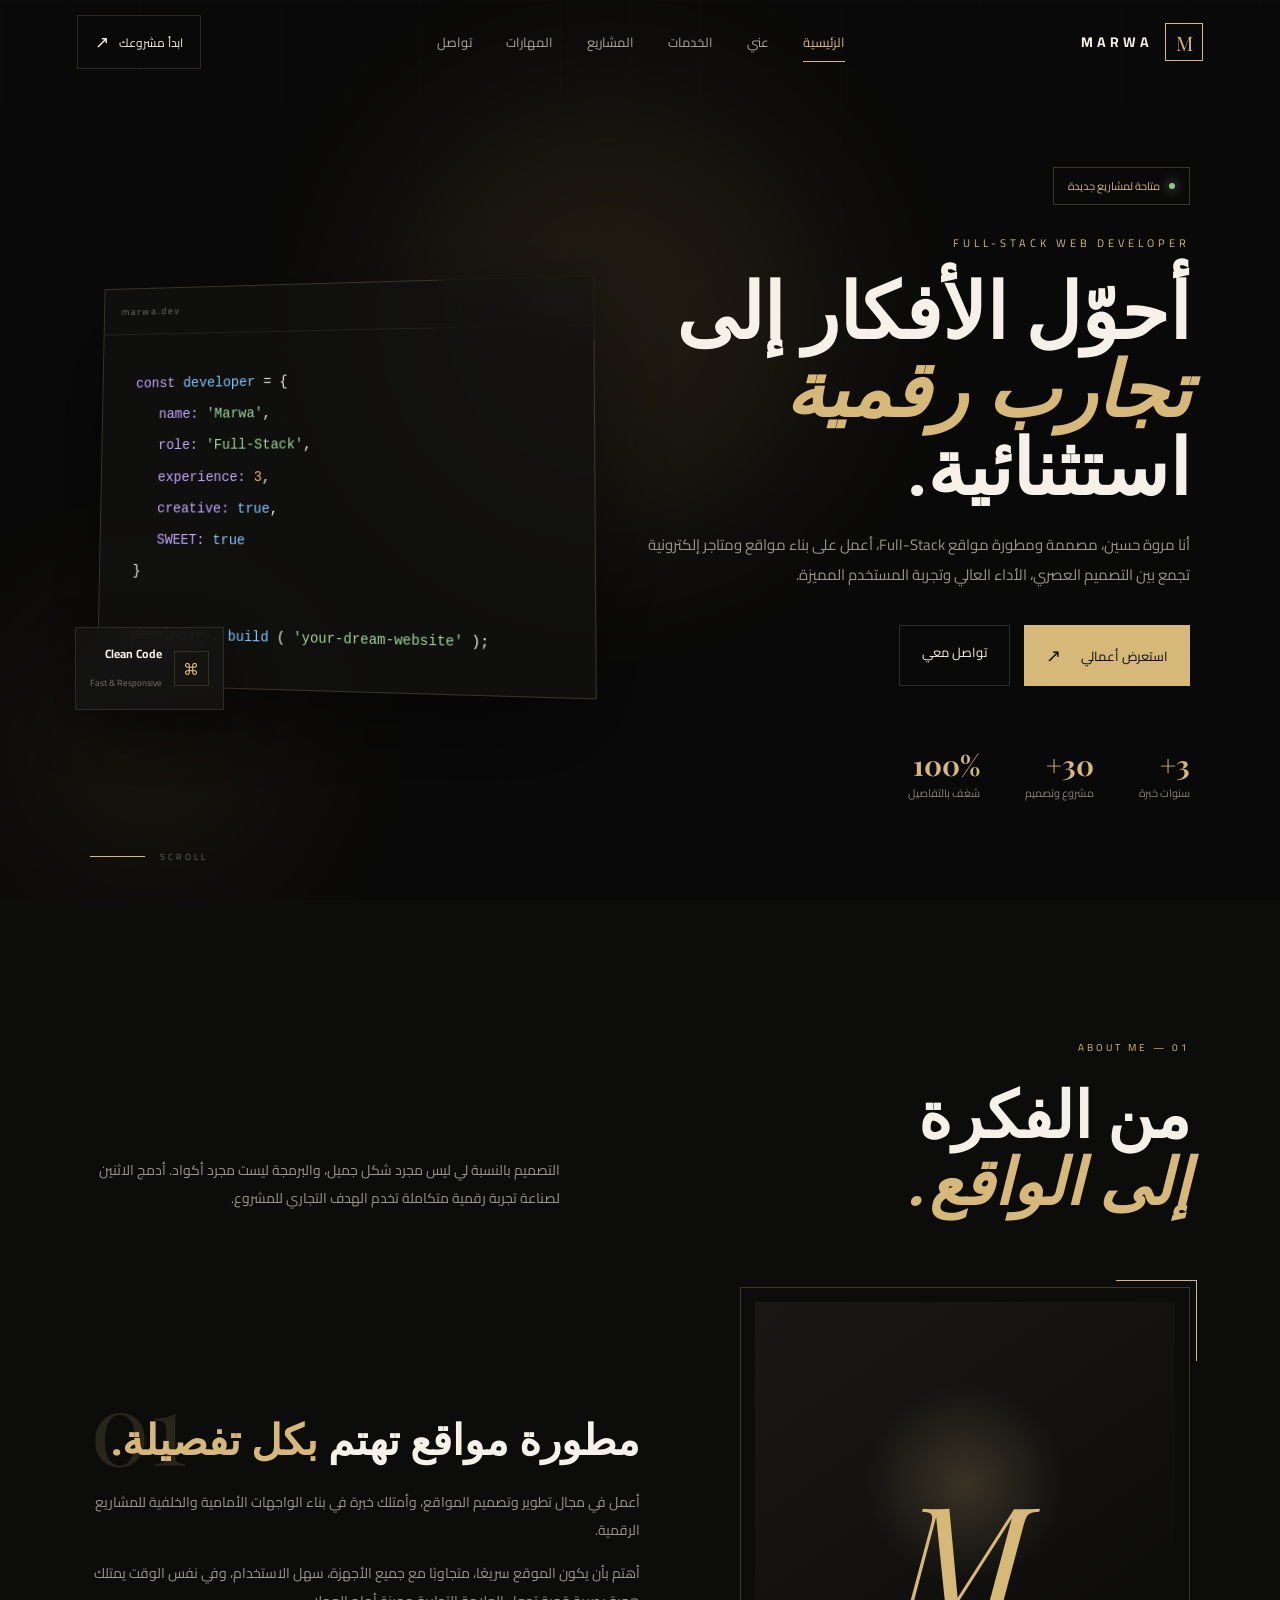
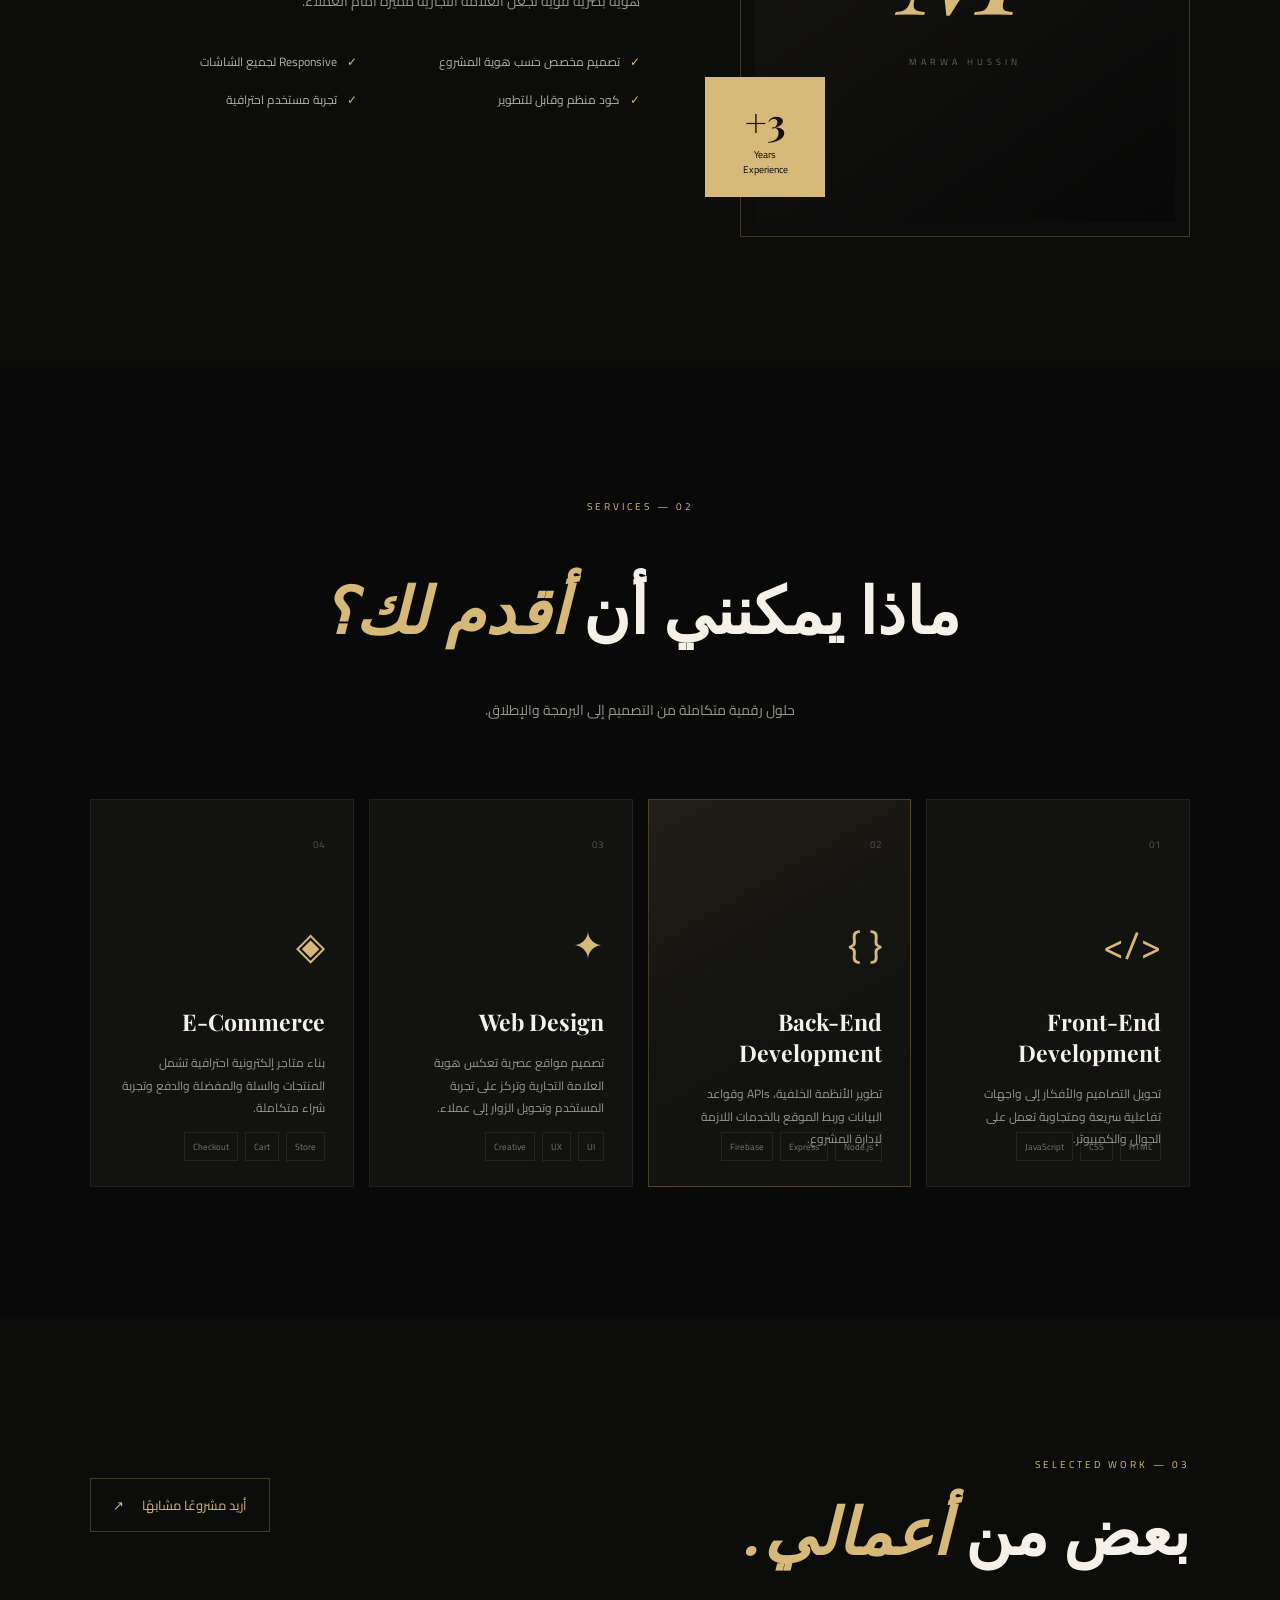
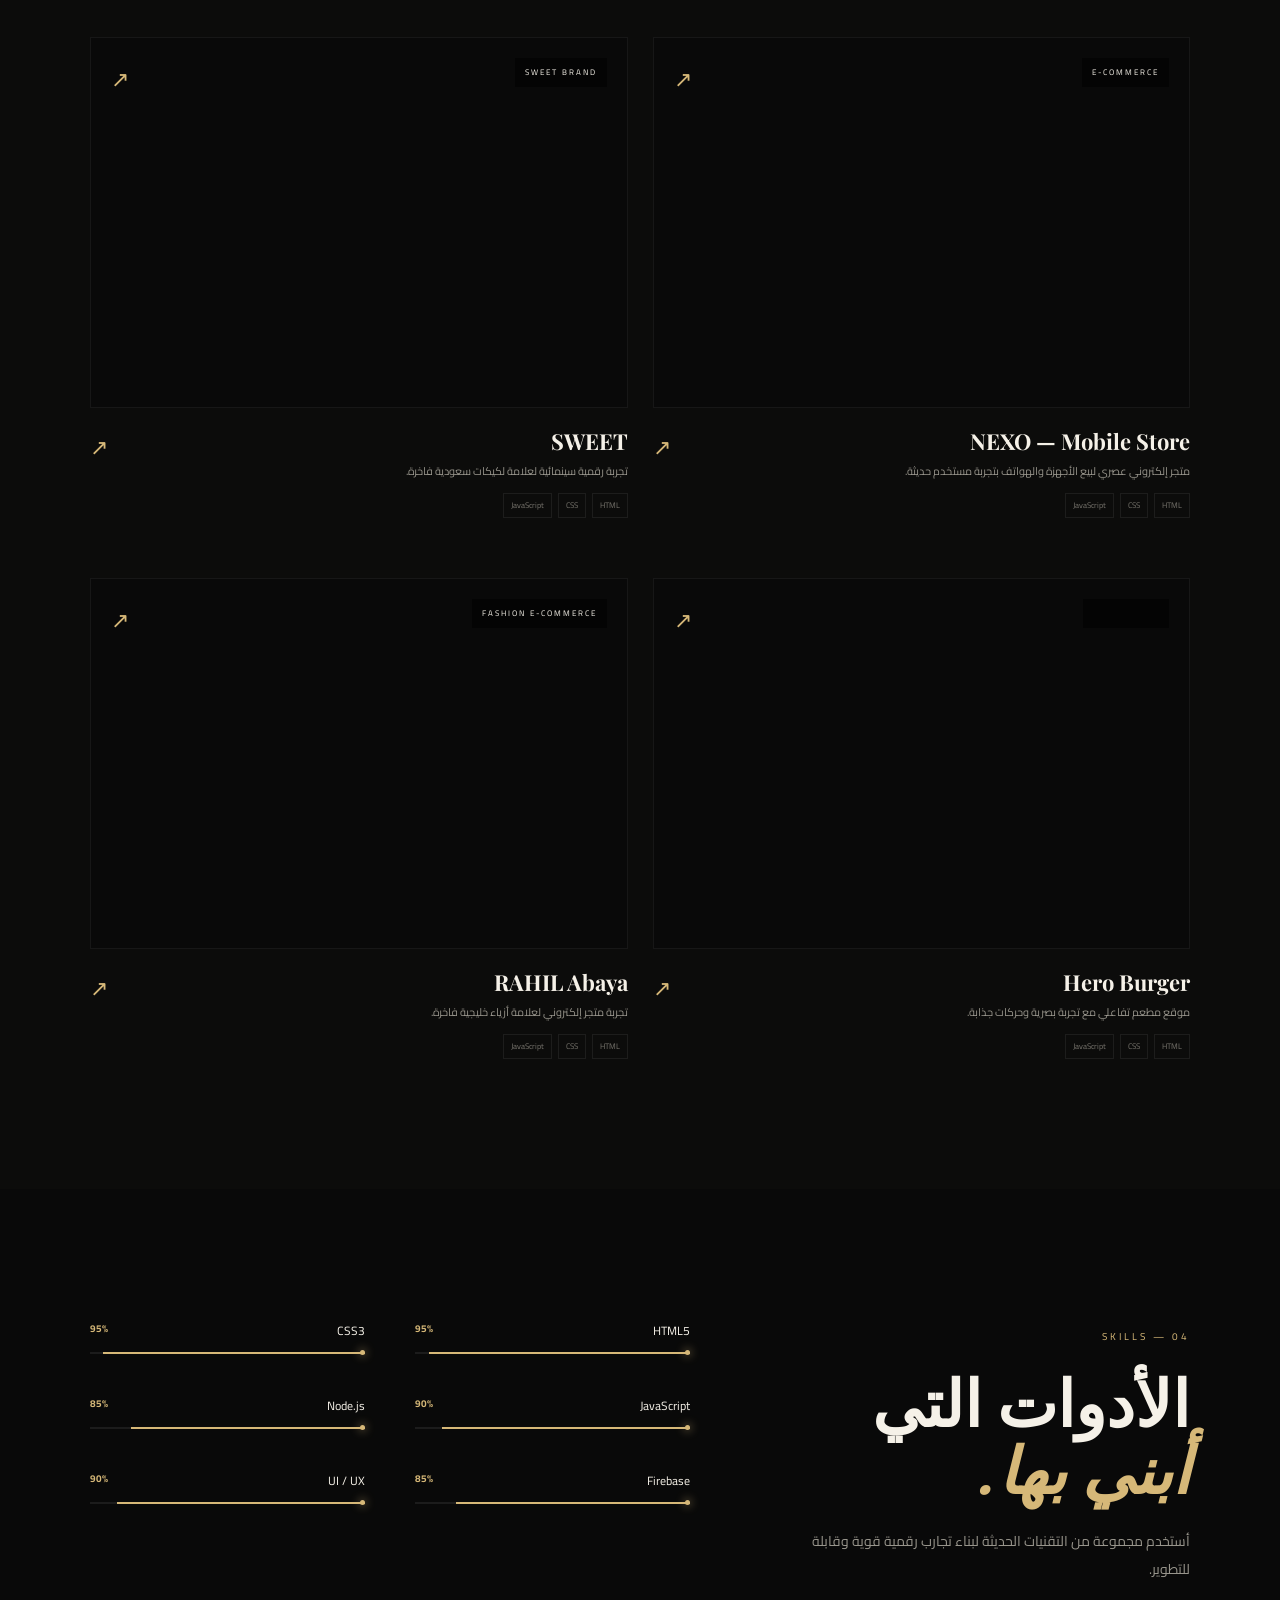
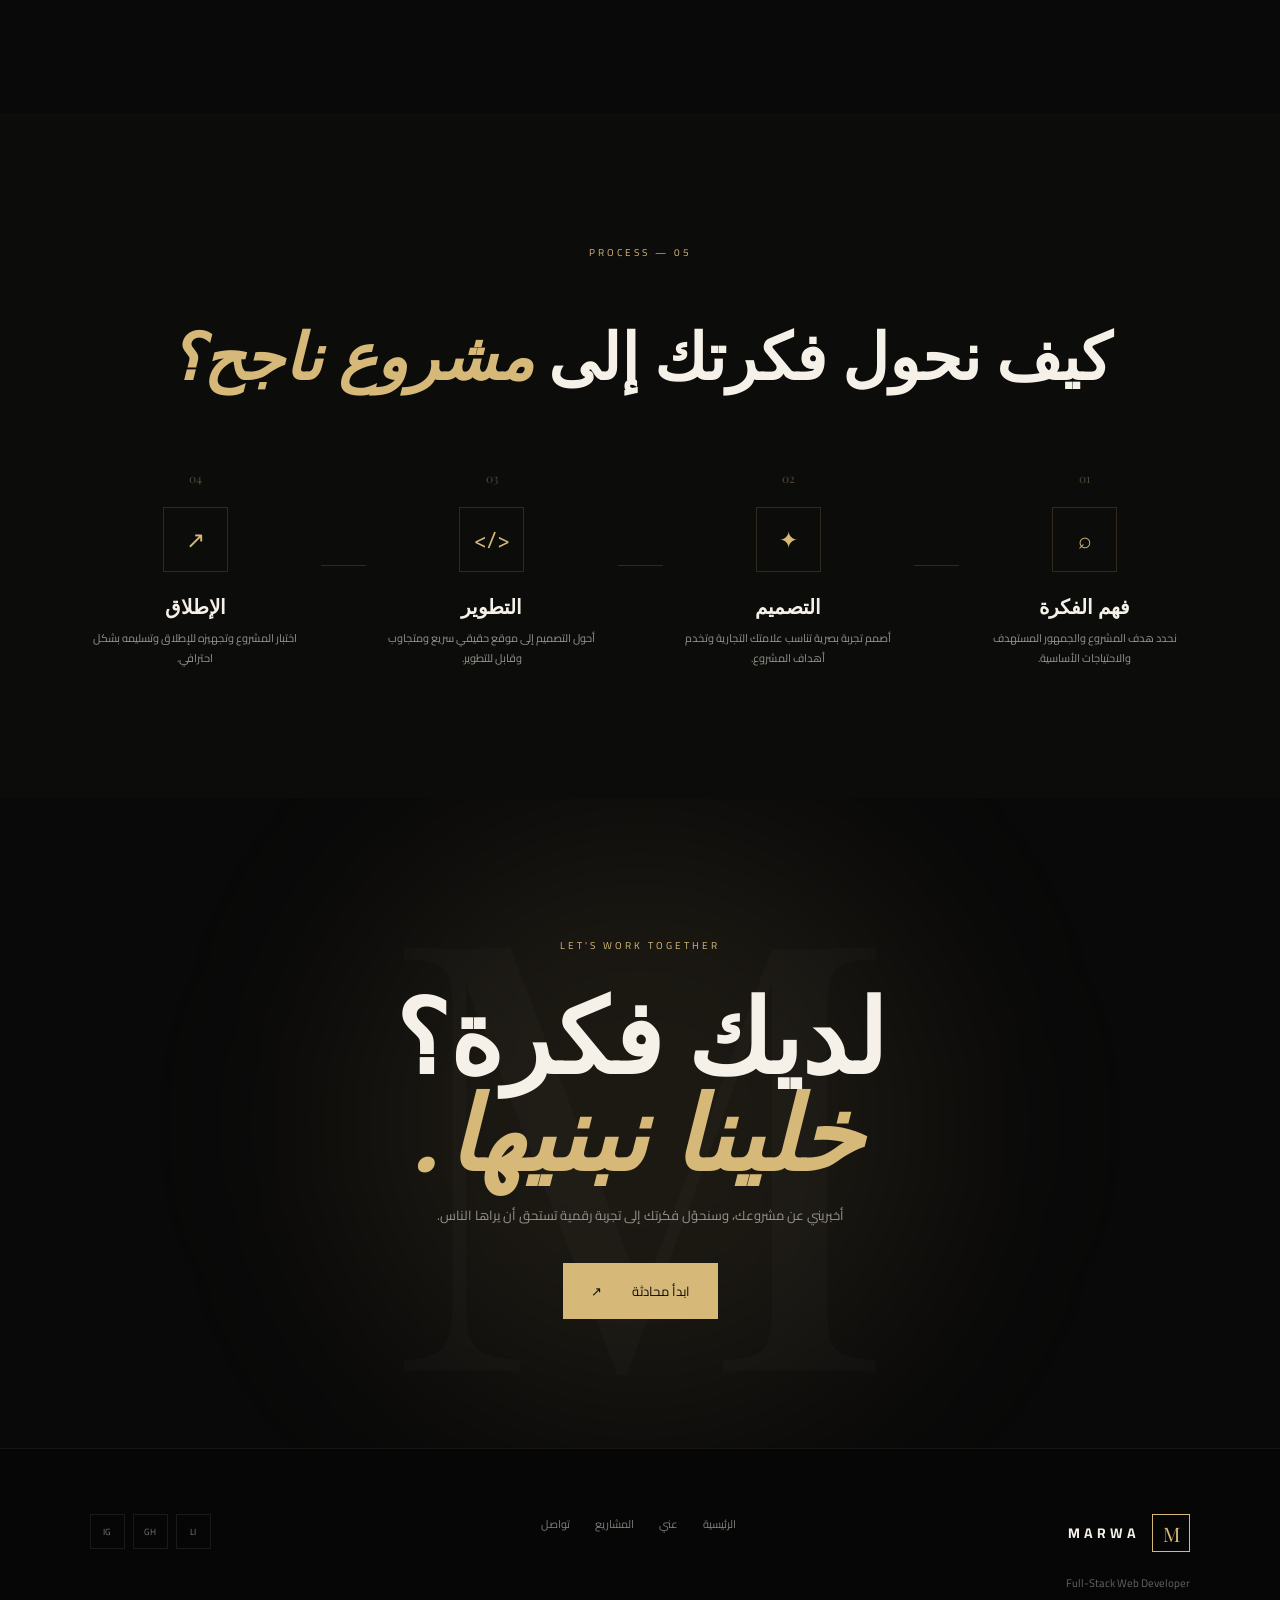
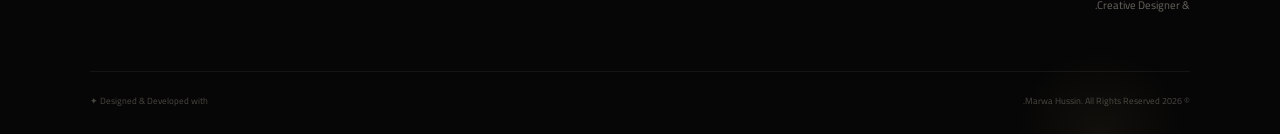
==== index.html @ 30122d0f "Add files via upload" ====
<!DOCTYPE html>
<html lang="ar" dir="rtl">
<head>
    <meta charset="UTF-8">
    <meta name="viewport" content="width=device-width, initial-scale=1.0">

    <title>Marwa Hussin | Full-Stack Web Developer</title>
    <meta name="description" content="Marwa Hussin - Full-Stack Web Developer & Front-End Designer. تصميم وتطوير مواقع ومتاجر إلكترونية عصرية واحترافية.">
    <meta name="author" content="Marwa Hussin">

    <link rel="preconnect" href="https://fonts.googleapis.com">
    <link rel="preconnect" href="https://fonts.gstatic.com" crossorigin>
    <link href="https://fonts.googleapis.com/css2?family=Cairo:wght@300;400;500;600;700;800&family=Playfair+Display:wght@500;600;700&display=swap" rel="stylesheet">

    <link rel="stylesheet" href="style.css">
</head>

<body>

    <!-- =========================
         PRELOADER
   
    <div class="loader" id="loader">
        <div class="loader-logo">M</div>
        <div class="loader-line">
            <span></span>
        </div>
    </div>
 ========================== -->

    <!-- =========================
         NAVBAR
    ========================== -->
    <header class="navbar" id="navbar">

        <a href="#home" class="logo">
            <span class="logo-mark">M</span>
            <span class="logo-text">MARWA</span>
        </a>

        <nav class="nav-links">
            <a href="#home" class="active">الرئيسية</a>
            <a href="#about">عني</a>
            <a href="#services">الخدمات</a>
            <a href="#projects">المشاريع</a>
            <a href="#skills">المهارات</a>
            <a href="#contact">تواصل</a>
        </nav>

        <a href="#contact" class="nav-contact">
            ابدأ مشروعك
            <span>↗</span>
        </a>

        <button class="menu-btn" id="menuBtn" aria-label="فتح القائمة">
            <span></span>
            <span></span>
            <span></span>
        </button>

    </header>


    <!-- MOBILE MENU -->
    <div class="mobile-menu" id="mobileMenu">

        <button class="mobile-close" id="mobileClose">×</button>

        <a href="#home">الرئيسية</a>
        <a href="#about">عني</a>
        <a href="#services">الخدمات</a>
        <a href="#projects">المشاريع</a>
        <a href="#skills">المهارات</a>
        <a href="#contact">تواصل</a>

    </div>


    <main>

        <!-- =========================
             HERO
        ========================== -->
        <section class="hero" id="home">

            <div class="hero-grid"></div>

            <div class="hero-orb orb-one"></div>
            <div class="hero-orb orb-two"></div>

            <div class="hero-content">

                <div class="hero-tag">
                    <span class="status-dot"></span>
                    متاحة لمشاريع جديدة
                </div>

                <p class="hero-small">
                    FULL-STACK WEB DEVELOPER
                </p>

                <h1>
                    أحوّل الأفكار إلى
                    <span class="gold-text">تجارب رقمية</span>
                    استثنائية.
                </h1>

                <p class="hero-description">
                    أنا مروة حسين، مصممة ومطورة مواقع Full-Stack،
                    أعمل على بناء مواقع ومتاجر إلكترونية تجمع بين
                    التصميم العصري، الأداء العالي وتجربة المستخدم المميزة.
                </p>

                <div class="hero-actions">

                    <a href="#projects" class="primary-btn">
                        <span>استعرض أعمالي</span>
                        <span class="arrow">↗</span>
                    </a>

                    <a href="#contact" class="secondary-btn">
                        تواصل معي
                    </a>

                </div>

                <div class="hero-stats">

                    <div class="stat">
                        <strong>3+</strong>
                        <span>سنوات خبرة</span>
                    </div>

                    <div class="stat">
                        <strong>30+</strong>
                        <span>مشروع وتصميم</span>
                    </div>

                    <div class="stat">
                        <strong>100%</strong>
                        <span>شغف بالتفاصيل</span>
                    </div>

                </div>

            </div>


            <!-- CODE VISUAL -->
            <div class="hero-visual">

                <div class="code-window">

                    <div class="window-header">
                        <div class="window-dots">
                            <span></span>
                            <span></span>
                            <span></span>
                        </div>

                        <div class="window-title">
                            marwa.dev
                        </div>
                    </div>

                    <div class="code-content">

                        <div>
                            <span class="code-purple">const</span>
                            <span class="code-blue">developer</span>
                            <span>=</span>
                            <span>{</span>
                        </div>

                        <div class="indent">
                            <span class="code-purple">name:</span>
                            <span class="code-green">'Marwa'</span>,
                        </div>

                        <div class="indent">
                            <span class="code-purple">role:</span>
                            <span class="code-green">'Full-Stack'</span>,
                        </div>

                        <div class="indent">
                            <span class="code-purple">experience:</span>
                            <span class="code-orange">3</span>,
                        </div>

                        <div class="indent">
                            <span class="code-purple">creative:</span>
                            <span class="code-blue">true</span>,
                        </div>

                        <div class="indent">
                            <span class="code-purple">SWEET:</span>
                            <span class="code-blue">true</span>
                        </div>

                        <div>
                            <span>}</span>
                        </div>

                        <br>

                        <div>
                            <span class="code-purple">developer</span>
                            <span>.</span>
                            <span class="code-blue">build</span>
                            <span>(</span>
                            <span class="code-green">'your-dream-website'</span>
                            <span>);</span>
                        </div>

                    </div>

                    <div class="code-cursor"></div>

                </div>

                <div class="floating-card card-top">
                    <span class="mini-icon">✦</span>
                    <div>
                        <strong>Creative</strong>
                        <small>Design & Development</small>
                    </div>
                </div>

                <div class="floating-card card-bottom">
                    <span class="mini-icon">⌘</span>
                    <div>
                        <strong>Clean Code</strong>
                        <small>Fast & Responsive</small>
                    </div>
                </div>

            </div>

            <div class="scroll-indicator">
                <span>SCROLL</span>
                <div class="scroll-line"></div>
            </div>

        </section>


        <!-- =========================
             ABOUT
        ========================== -->
        <section class="section about" id="about">

            <div class="section-heading">

                <div>
                    <span class="eyebrow">01 — ABOUT ME</span>
                    <h2>من الفكرة<br><span>إلى الواقع.</span></h2>
                </div>

                <p>
                    التصميم بالنسبة لي ليس مجرد شكل جميل،
                    والبرمجة ليست مجرد أكواد. أدمج الاثنين لصناعة
                    تجربة رقمية متكاملة تخدم الهدف التجاري للمشروع.
                </p>

            </div>

            <div class="about-grid">

                <div class="about-image">

                    <div class="image-frame">
                        <div class="image-placeholder">
                            <span>M</span>
                            <small>MARWA HUSSIN</small>
                        </div>
                    </div>

                    <div class="experience-badge">
                        <strong>3+</strong>
                        <span>Years<br>Experience</span>
                    </div>

                </div>

                <div class="about-text">

                    <span class="about-number">01</span>

                    <h3>
                        مطورة مواقع تهتم
                        <span>بكل تفصيلة.</span>
                    </h3>

                    <p>
                        أعمل في مجال تطوير وتصميم المواقع، وأمتلك خبرة
                        في بناء الواجهات الأمامية والخلفية للمشاريع الرقمية.
                    </p>

                    <p>
                        أهتم بأن يكون الموقع سريعًا، متجاوبًا مع جميع الأجهزة،
                        سهل الاستخدام، وفي نفس الوقت يمتلك هوية بصرية قوية
                        تجعل العلامة التجارية مميزة أمام العملاء.
                    </p>

                    <div class="about-list">

                        <div>
                            <span>✓</span>
                            تصميم مخصص حسب هوية المشروع
                        </div>

                        <div>
                            <span>✓</span>
                            Responsive لجميع الشاشات
                        </div>

                        <div>
                            <span>✓</span>
                            كود منظم وقابل للتطوير
                        </div>

                        <div>
                            <span>✓</span>
                            تجربة مستخدم احترافية
                        </div>

                    </div>

                </div>

            </div>

        </section>


        <!-- =========================
             SERVICES
        ========================== -->
        <section class="section services" id="services">

            <div class="section-heading center">

                <span class="eyebrow">02 — SERVICES</span>

                <h2>
                    ماذا يمكنني أن
                    <span>أقدم لك؟</span>
                </h2>

                <p>
                    حلول رقمية متكاملة من التصميم إلى البرمجة والإطلاق.
                </p>

            </div>

            <div class="services-grid">

                <article class="service-card">

                    <div class="service-number">01</div>
                    <div class="service-icon">&lt;/&gt;</div>

                    <h3>Front-End Development</h3>

                    <p>
                        تحويل التصاميم والأفكار إلى واجهات تفاعلية
                        سريعة ومتجاوبة تعمل على الجوال والكمبيوتر.
                    </p>

                    <div class="service-tags">
                        <span>HTML</span>
                        <span>CSS</span>
                        <span>JavaScript</span>
                    </div>

                </article>


                <article class="service-card featured">

                    <div class="service-number">02</div>
                    <div class="service-icon">{ }</div>

                    <h3>Back-End Development</h3>

                    <p>
                        تطوير الأنظمة الخلفية، APIs وقواعد البيانات
                        وربط الموقع بالخدمات اللازمة لإدارة المشروع.
                    </p>

                    <div class="service-tags">
                        <span>Node.js</span>
                        <span>Express</span>
                        <span>Firebase</span>
                    </div>

                </article>


                <article class="service-card">

                    <div class="service-number">03</div>
                    <div class="service-icon">✦</div>

                    <h3>Web Design</h3>

                    <p>
                        تصميم مواقع عصرية تعكس هوية العلامة التجارية
                        وتركز على تجربة المستخدم وتحويل الزوار إلى عملاء.
                    </p>

                    <div class="service-tags">
                        <span>UI</span>
                        <span>UX</span>
                        <span>Creative</span>
                    </div>

                </article>


                <article class="service-card">

                    <div class="service-number">04</div>
                    <div class="service-icon">◈</div>

                    <h3>E-Commerce</h3>

                    <p>
                        بناء متاجر إلكترونية احترافية تشمل المنتجات
                        والسلة والمفضلة والدفع وتجربة شراء متكاملة.
                    </p>

                    <div class="service-tags">
                        <span>Store</span>
                        <span>Cart</span>
                        <span>Checkout</span>
                    </div>

                </article>

            </div>

        </section>


        <!-- =========================
             PROJECTS
        ========================== -->
        <section class="section projects" id="projects">

            <div class="section-heading projects-heading">

                <div>
                    <span class="eyebrow">03 — SELECTED WORK</span>
                    <h2>
                        بعض من
                        <span>أعمالي.</span>
                    </h2>
                </div>

                <a href="#contact" class="outline-btn">
                    أريد مشروعًا مشابهًا
                    <span>↗</span>
                </a>

            </div>

<div class="projects-grid">

    <!-- =========================
         PROJECT 1 — NEXO
    ========================== -->
    <article class="project-card project-large">

        <div class="project-image project-one">

            <video
                class="project-video"
                  autoplay
    muted
    loop
    playsinline
    webkit-playsinline
    preload="auto"
            >
                <source src="https://res.cloudinary.com/jc28wib9/video/upload/v1787762153/nexo_qcud5t.mp4" type="video/mp4">
                متصفحك لا يدعم تشغيل الفيديو.
            </video>

            <div class="project-overlay">

                <span class="project-category">
                    E-COMMERCE
                </span>
<a
    href="project.html?project=nexo"
    class="project-arrow "
>
    ↗
</a>

            </div>

        </div>

        <div class="project-info">

            <div>

                <h3>
                    NEXO — Mobile Store
                </h3>

                <p>
                    متجر إلكتروني عصري لبيع الأجهزة والهواتف
                    بتجربة مستخدم حديثة.
                </p>

                <div class="project-tech">
                    <span>HTML</span>
                    <span>CSS</span>
                    <span>JavaScript</span>
                </div>

            </div>

        <a
    href="project.html?project=nexo"
    class="project-arrow "
>
    ↗
</a>

        </div>

    </article>


    <!-- =========================
         PROJECT 2 — ROQAN
    ========================== -->
    <article class="project-card">

        <div class="project-image project-two">

            <video
                class="project-video"
                    autoplay
    muted
    loop
    playsinline
    webkit-playsinline
    preload="auto"
            >
                <source src="https://res.cloudinary.com/jc28wib9/video/upload/v1787762155/roqan_vycy0r.mp4" type="video/mp4">
                متصفحك لا يدعم تشغيل الفيديو.
            </video>

            <div class="project-overlay">

                <span class="project-category">
                    SWEET BRAND
                </span>

 <a
    href="project.html?project=roqan"
    class="project-arrow "
>
    ↗
</a>
            </div>

        </div>

        <div class="project-info">

            <div>

                <h3>
                   SWEET
                </h3>

                <p>
                    تجربة رقمية سينمائية لعلامة لكيكات سعودية فاخرة.
                </p>

                <div class="project-tech">
                    <span>HTML</span>
                    <span>CSS</span>
                    <span>JavaScript</span>
                </div>

            </div>

          <a
    href="project.html?project=roqan"
    class="project-arrow "
>
    ↗
</a>

        </div>

    </article>


    <!-- =========================
         PROJECT 3 — HERO BURGER
    ========================== -->
    <article class="project-card">

        <div class="project-image project-three">

            <video
                class="project-video"
                 autoplay
    muted
    loop
    playsinline
    webkit-playsinline
    preload="auto"
            >
                <source src="https://res.cloudinary.com/jc28wib9/video/upload/v1787762150/burger_txskf0.mp4" type="video/mp4">
                متصفحك لا يدعم تشغيل الفيديو.
            </video>

            <div class="project-overlay">

                <span class="project-category">
                    RESTAURANT
                </span>
<a
    href="project.html?project=burger"
    class="project-arrow "
>
    ↗
</a>
            </div>

        </div>

        <div class="project-info">

            <div>

                <h3>
                    Hero Burger
                </h3>

                <p>
                    موقع مطعم تفاعلي مع تجربة بصرية وحركات جذابة.
                </p>

                <div class="project-tech">
                    <span>HTML</span>
                    <span>CSS</span>
                    <span>JavaScript</span>
                </div>

            </div>

          <a
    href="project.html?project=burger"
    class="project-arrow "
>
    ↗
</a>

        </div>

    </article>


    <!-- =========================
         PROJECT 4 — LUXURY ABAYA
    ========================== -->
    <article class="project-card">

        <div class="project-image project-four">

            <video
                class="project-video"
              autoplay
    muted
    loop
    playsinline
    webkit-playsinline
    preload="auto"
            >
                <source src="https://res.cloudinary.com/jc28wib9/video/upload/v1787762411/abaya_vkzcuw.mp4" type="video/mp4">
                متصفحك لا يدعم تشغيل الفيديو.
            </video>

            <div class="project-overlay">

                <span class="project-category">
                    FASHION E-COMMERCE
                </span>

         <a
    href="project.html?project=abaya"
    class="project-arrow "
>
    ↗
</a>
            </div>

        </div>

        <div class="project-info">

            <div>

                <h3>
                    RAHIL Abaya
                </h3>

                <p>
                    تجربة متجر إلكتروني لعلامة أزياء خليجية فاخرة.
                </p>

                <div class="project-tech">
                    <span>HTML</span>
                    <span>CSS</span>
                    <span>JavaScript</span>
                </div>

            </div>

        <a
    href="project.html?project=abaya"
    class="project-arrow "
>
    ↗
</a>

        </div>

    </article>

</div>

        </section>


        <!-- =========================
             SKILLS
        ========================== -->
        <section class="section skills" id="skills">

            <div class="skills-intro">

                <span class="eyebrow">04 — SKILLS</span>

                <h2>
                    الأدوات التي
                    <span>أبني بها.</span>
                </h2>

                <p>
                    أستخدم مجموعة من التقنيات الحديثة لبناء تجارب
                    رقمية قوية وقابلة للتطوير.
                </p>

            </div>


            <div class="skills-container">

                <div class="skill-item">
                    <div class="skill-top">
                        <span>HTML5</span>
                        <strong>95%</strong>
                    </div>
                    <div class="skill-bar">
                        <span style="width:95%"></span>
                    </div>
                </div>


                <div class="skill-item">
                    <div class="skill-top">
                        <span>CSS3</span>
                        <strong>95%</strong>
                    </div>
                    <div class="skill-bar">
                        <span style="width:95%"></span>
                    </div>
                </div>


                <div class="skill-item">
                    <div class="skill-top">
                        <span>JavaScript</span>
                        <strong>90%</strong>
                    </div>
                    <div class="skill-bar">
                        <span style="width:90%"></span>
                    </div>
                </div>


                <div class="skill-item">
                    <div class="skill-top">
                        <span>Node.js</span>
                        <strong>85%</strong>
                    </div>
                    <div class="skill-bar">
                        <span style="width:85%"></span>
                    </div>
                </div>


                <div class="skill-item">
                    <div class="skill-top">
                        <span>Firebase</span>
                        <strong>85%</strong>
                    </div>
                    <div class="skill-bar">
                        <span style="width:85%"></span>
                    </div>
                </div>


                <div class="skill-item">
                    <div class="skill-top">
                        <span>UI / UX</span>
                        <strong>90%</strong>
                    </div>
                    <div class="skill-bar">
                        <span style="width:90%"></span>
                    </div>
                </div>

            </div>

        </section>


        <!-- =========================
             PROCESS
        ========================== -->
        <section class="section process">

            <div class="section-heading center">

                <span class="eyebrow">05 — PROCESS</span>

                <h2>
                    كيف نحول فكرتك إلى
                    <span>مشروع ناجح؟</span>
                </h2>

            </div>


            <div class="process-grid">

                <div class="process-item">

                    <span class="process-number">01</span>

                    <div class="process-icon">⌕</div>

                    <h3>فهم الفكرة</h3>

                    <p>
                        نحدد هدف المشروع والجمهور المستهدف
                        والاحتياجات الأساسية.
                    </p>

                </div>


                <div class="process-line"></div>


                <div class="process-item">

                    <span class="process-number">02</span>

                    <div class="process-icon">✦</div>

                    <h3>التصميم</h3>

                    <p>
                        أصمم تجربة بصرية تناسب علامتك التجارية
                        وتخدم أهداف المشروع.
                    </p>

                </div>


                <div class="process-line"></div>


                <div class="process-item">

                    <span class="process-number">03</span>

                    <div class="process-icon">&lt;/&gt;</div>

                    <h3>التطوير</h3>

                    <p>
                        أحول التصميم إلى موقع حقيقي سريع ومتجاوب
                        وقابل للتطوير.
                    </p>

                </div>


                <div class="process-line"></div>


                <div class="process-item">

                    <span class="process-number">04</span>

                    <div class="process-icon">↗</div>

                    <h3>الإطلاق</h3>

                    <p>
                        اختبار المشروع وتجهيزه للإطلاق
                        وتسليمه بشكل احترافي.
                    </p>

                </div>

            </div>

        </section>


        <!-- =========================
             CTA
        ========================== -->
        <section class="cta" id="contact">

            <div class="cta-glow"></div>

            <div class="cta-content">

                <span class="eyebrow">LET'S WORK TOGETHER</span>

                <h2>
                    لديك فكرة؟
                    <br>
                    <span>خلينا نبنيها.</span>
                </h2>

                <p>
                    أخبريني عن مشروعك، وسنحوّل فكرتك إلى
                    تجربة رقمية تستحق أن يراها الناس.
                </p>

                <a href="mailto:marwa.h1k2@gmail.com" class="cta-button">
                    <span>ابدأ محادثة</span>
                    <span>↗</span>
                </a>

            </div>

            <div class="cta-decoration">
                M
            </div>

        </section>

    </main>


    <!-- =========================
         FOOTER
    ========================== -->
    <footer>

        <div class="footer-top">

            <div class="footer-brand">

                <a href="#home" class="logo">
                    <span class="logo-mark">M</span>
                    <span class="logo-text">MARWA</span>
                </a>

                <p>
                    Full-Stack Web Developer<br>
                    & Creative Designer.
                </p>

            </div>


            <div class="footer-links">

                <a href="#home">الرئيسية</a>
                <a href="#about">عني</a>
                <a href="#projects">المشاريع</a>
                <a href="#contact">تواصل</a>

            </div>


            <div class="footer-social">

                <a href="#" aria-label="LinkedIn">LI</a>
                <a href="#" aria-label="GitHub">GH</a>
                <a href="#" aria-label="Instagram">IG</a>

            </div>

        </div>


        <div class="footer-bottom">

            <span>
                © 2026 Marwa Hussin. All Rights Reserved.
            </span>

            <span>
                Designed & Developed with ✦
            </span>

        </div>

    </footer>


    <script src="script.js"></script>

</body>
</html>
---- style.css ----
/* =========================================
   RESET
========================================= */

* {
    margin: 0;
    padding: 0;
    box-sizing: border-box;
}
html {
    width: 100%;
    max-width: 100%;
    min-width: 100%;
    overflow-x: hidden;
    scroll-behavior: smooth;
}

body {
    width: 100%;
    max-width: 100%;
    min-width: 100%;
    margin: 0;
    padding: 0;

    background: #090909;
    color: #f5f1e8;
    font-family: "Cairo", sans-serif;

    overflow-x: hidden;
    position: relative;
}

main {
    width: 100%;
    max-width: 100%;
    min-width: 0;

    overflow-x: clip;
    position: relative;
}
a {
    text-decoration: none;
    color: inherit;
}

button {
    font-family: inherit;
}

::selection {
    background: #d6b878;
    color: #080808;
}


/* =========================================
   VARIABLES
========================================= */

:root {
    --bg: #090909;
    --bg-light: #11110f;
    --card: #121210;
    --gold: #d6b878;
    --gold-light: #ead39b;
    --white: #f5f1e8;
    --muted: #98958c;
    --border: rgba(214, 184, 120, 0.18);
}


/* =========================================
   LOADER
========================================= */

.loader {
    position: fixed;
    inset: 0;
    background: #090909;
    z-index: 9999;
    display: flex;
    align-items: center;
    justify-content: center;
    flex-direction: column;
    gap: 25px;
    transition: 0.8s ease;
}

.loader.hide {
    opacity: 0;
    visibility: hidden;
}

.loader-logo {
    font-family: "Playfair Display", serif;
    font-size: 80px;
    color: var(--gold);
}

.loader-line {
    width: 180px;
    height: 1px;
    background: rgba(255,255,255,0.1);
    overflow: hidden;
}

.loader-line span {
    display: block;
    height: 100%;
    width: 0;
    background: var(--gold);
    animation: loader 1.5s forwards;
}

@keyframes loader {
    to {
        width: 100%;
    }
}


/* =========================================
   NAVBAR
========================================= */

.navbar {
    position: fixed;
    top: 0;
    right: 0;
    left: 0;
    height: 85px;
    padding: 0 6%;
    display: flex;
    align-items: center;
    justify-content: space-between;
    z-index: 1000;
    border-bottom: 1px solid transparent;
    transition: 0.4s ease;
}

.navbar.scrolled {
    background: rgba(9,9,9,0.88);
    backdrop-filter: blur(20px);
    border-color: rgba(255,255,255,0.07);
}

.logo {
    display: flex;
    align-items: center;
    gap: 12px;
}

.logo-mark {
    width: 38px;
    height: 38px;
    border: 1px solid var(--gold);
    display: grid;
    place-items: center;
    color: var(--gold);
    font-family: "Playfair Display", serif;
    font-size: 20px;
}

.logo-text {
    font-size: 14px;
    letter-spacing: 4px;
    font-weight: 700;
}

.nav-links {
    display: flex;
    gap: 34px;
    align-items: center;
}

.nav-links a {
    color: #aaa79f;
    font-size: 13px;
    transition: 0.3s;
    position: relative;
}

.nav-links a::after {
    content: "";
    position: absolute;
    right: 0;
    bottom: -8px;
    width: 0;
    height: 1px;
    background: var(--gold);
    transition: 0.3s;
}

.nav-links a:hover,
.nav-links a.active {
    color: var(--gold);
}

.nav-links a:hover::after,
.nav-links a.active::after {
    width: 100%;
}

.nav-contact {
    border: 1px solid var(--border);
    padding: 10px 17px;
    font-size: 12px;
    display: flex;
    align-items: center;
    gap: 10px;
    transition: 0.3s;
}

.nav-contact:hover {
    background: var(--gold);
    color: #111;
}

.nav-contact span {
    font-size: 17px;
}

.menu-btn {
    display: none;
    border: 0;
    background: none;
    width: 35px;
    cursor: pointer;
}

.menu-btn span {
    display: block;
    height: 1px;
    background: white;
    margin: 7px 0;
}


/* =========================================
   MOBILE MENU
========================================= */

.mobile-menu {
    position: fixed;
    inset: 0;
    background: #090909;
    z-index: 2000;
    display: flex;
    flex-direction: column;
    justify-content: center;
    align-items: center;
    gap: 30px;
    transform: translateX(100%);
    transition: 0.5s ease;
}

.mobile-menu.open {
    transform: translateX(0);
}

.mobile-menu a {
    font-size: 22px;
}

.mobile-menu a:hover {
    color: var(--gold);
}

.mobile-close {
    position: absolute;
    top: 25px;
    left: 25px;
    background: none;
    border: 0;
    color: white;
    font-size: 40px;
}


/* =========================================
   HERO
========================================= */

.hero {
    min-height: 100vh;
    padding: 150px 7% 80px;
    display: grid;
    grid-template-columns: 1.05fr 0.95fr;
    align-items: center;
    gap: 50px;
    position: relative;
    overflow: hidden;
}

.hero-grid {
    position: absolute;
    inset: 0;
    opacity: 0.18;
    background-image:
        linear-gradient(rgba(255,255,255,0.05) 1px, transparent 1px),
        linear-gradient(90deg, rgba(255,255,255,0.05) 1px, transparent 1px);
    background-size: 70px 70px;
    mask-image: linear-gradient(to bottom, black, transparent);
}

.hero-orb {
    position: absolute;
    border-radius: 50%;
    filter: blur(90px);
    opacity: 0.12;
}

.orb-one {
    width: 450px;
    height: 450px;
    background: #b9944c;
    top: 10%;
    right: 35%;
}

.orb-two {
    width: 300px;
    height: 300px;
    background: #8a6a32;
    bottom: 0;
    left: 0;
}

.hero-content {
    position: relative;
    z-index: 2;
}

.hero-tag {
    width: fit-content;
    border: 1px solid rgba(214,184,120,0.25);
    padding: 8px 14px;
    font-size: 11px;
    color: var(--gold);
    display: flex;
    align-items: center;
    gap: 9px;
    margin-bottom: 28px;
}

.status-dot {
    width: 6px;
    height: 6px;
    background: #91c788;
    border-radius: 50%;
    box-shadow: 0 0 12px #91c788;
}

.hero-small {
    color: var(--gold);
    letter-spacing: 4px;
    font-size: 11px;
    margin-bottom: 15px;
}

.hero h1 {
    font-family: "Playfair Display", serif;
    font-size: clamp(50px, 6vw, 92px);
    line-height: 1.02;
    font-weight: 600;
    max-width: 850px;
}

.gold-text,
.hero h1 .gold-text {
    color: var(--gold);
    font-style: italic;
}

.hero-description {
    color: var(--muted);
    max-width: 600px;
    line-height: 2;
    font-size: 15px;
    margin-top: 28px;
}

.hero-actions {
    display: flex;
    gap: 14px;
    margin-top: 35px;
}

.primary-btn,
.secondary-btn,
.outline-btn {
    padding: 14px 22px;
    font-size: 13px;
    transition: 0.3s;
}

.primary-btn {
    background: var(--gold);
    color: #0c0c0c;
    display: flex;
    gap: 20px;
    align-items: center;
}

.primary-btn:hover {
    background: var(--gold-light);
    transform: translateY(-3px);
}

.primary-btn .arrow {
    font-size: 18px;
}

.secondary-btn {
    border: 1px solid rgba(255,255,255,0.15);
}

.secondary-btn:hover {
    border-color: var(--gold);
    color: var(--gold);
}

.hero-stats {
    display: flex;
    gap: 45px;
    margin-top: 60px;
}

.stat {
    display: flex;
    flex-direction: column;
}

.stat strong {
    font-family: "Playfair Display", serif;
    color: var(--gold);
    font-size: 28px;
}

.stat span {
    color: #85827a;
    font-size: 11px;
}


/* =========================================
   HERO VISUAL
========================================= */

.hero-visual {
    position: relative;
    height: 570px;
    display: flex;
    align-items: center;
    justify-content: center;
}

.code-window {
    width: min(500px, 100%);
    min-height: 370px;
    background: rgba(17,17,15,0.8);
    border: 1px solid rgba(214,184,120,0.22);
    box-shadow: 0 40px 100px rgba(0,0,0,0.5);
    transform: perspective(1000px) rotateY(-8deg) rotateX(3deg);
    position: relative;
    overflow: hidden;
}

.window-header {
    height: 48px;
    border-bottom: 1px solid rgba(255,255,255,0.07);
    display: flex;
    align-items: center;
    justify-content: space-between;
    padding: 0 18px;
}

.window-dots {
    display: flex;
    gap: 6px;
}

.window-dots span {
    width: 7px;
    height: 7px;
    border-radius: 50%;
    background: #4e4c46;
}

.window-title {
    font-size: 10px;
    color: #6f6c65;
    letter-spacing: 2px;
}

.code-content {
    padding: 35px;
    direction: ltr;
    text-align: left;
    font-family: monospace;
    font-size: 14px;
    line-height: 2.3;
}

.indent {
    padding-left: 25px;
}

.code-purple {
    color: #c5a8ff;
}

.code-blue {
    color: #82c8ff;
}

.code-green {
    color: #9fd69b;
}

.code-orange {
    color: #e6b27a;
}

.code-cursor {
    position: absolute;
    width: 1px;
    height: 17px;
    background: var(--gold);
    left: 35px;
    bottom: 34px;
    animation: blink 1s infinite;
}

@keyframes blink {
    50% {
        opacity: 0;
    }
}

.floating-card {
    position: absolute;
    background: rgba(20,20,18,0.85);
    backdrop-filter: blur(15px);
    border: 1px solid rgba(255,255,255,0.1);
    padding: 14px;
    display: flex;
    align-items: center;
    gap: 12px;
    box-shadow: 0 20px 50px rgba(0,0,0,0.4);
}

.floating-card strong {
    display: block;
    font-size: 12px;
}

.floating-card small {
    color: #77746d;
    font-size: 9px;
}

.mini-icon {
    width: 35px;
    height: 35px;
    display: grid;
    place-items: center;
    border: 1px solid var(--border);
    color: var(--gold);
}

.card-top {
    top: 60px;
    right: -15px;
}

.card-bottom {
    bottom: 60px;
    left: -15px;
}

.scroll-indicator {
    position: absolute;
    bottom: 35px;
    left: 7%;
    display: flex;
    align-items: center;
    gap: 15px;
    color: #65635e;
    font-size: 9px;
    letter-spacing: 3px;
}

.scroll-line {
    width: 55px;
    height: 1px;
    background: var(--gold);
}


/* =========================================
   SECTIONS
========================================= */

.section {
    padding: 130px 7%;
    position: relative;
}

.section-heading {
    display: flex;
    justify-content: space-between;
    align-items: end;
    gap: 40px;
    margin-bottom: 75px;
}

.eyebrow {
    color: var(--gold);
    font-size: 10px;
    letter-spacing: 3px;
}

.section-heading h2,
.skills-intro h2 {
    font-family: "Playfair Display", serif;
    font-size: clamp(40px, 5vw, 70px);
    line-height: 1.05;
    margin-top: 18px;
}

.section-heading h2 span,
.skills-intro h2 span {
    color: var(--gold);
    font-style: italic;
}

.section-heading > p {
    max-width: 470px;
    color: var(--muted);
    line-height: 2;
    font-size: 14px;
}


/* =========================================
   ABOUT
========================================= */

.about {
    background: #0c0c0b;
}

.about-grid {
    display: grid;
    grid-template-columns: 0.9fr 1.1fr;
    gap: 100px;
    align-items: center;
}

.about-image {
    position: relative;
}

.image-frame {
    aspect-ratio: 0.82;
    max-width: 460px;
    border: 1px solid rgba(214,184,120,0.25);
    padding: 14px;
    position: relative;
}

.image-frame::before {
    content: "";
    position: absolute;
    width: 80px;
    height: 80px;
    border-top: 1px solid var(--gold);
    border-right: 1px solid var(--gold);
    top: -8px;
    right: -8px;
}

.image-placeholder {
    width: 100%;
    height: 100%;
    background:
        radial-gradient(circle at 50% 35%, rgba(214,184,120,0.2), transparent 25%),
        linear-gradient(145deg, #191815, #080808);
    display: flex;
    flex-direction: column;
    align-items: center;
    justify-content: center;
}

.image-placeholder span {
    font-family: "Playfair Display", serif;
    color: var(--gold);
    font-size: 150px;
    font-style: italic;
}

.image-placeholder small {
    color: #66635d;
    letter-spacing: 4px;
    font-size: 9px;
}

.experience-badge {
    position: absolute;
    left: -35px;
    bottom: 40px;
    width: 120px;
    height: 120px;
    background: var(--gold);
    color: #10100f;
    display: flex;
    flex-direction: column;
    justify-content: center;
    align-items: center;
}

.experience-badge strong {
    font-family: "Playfair Display", serif;
    font-size: 38px;
}

.experience-badge span {
    font-size: 10px;
    text-align: center;
    line-height: 1.5;
}

.about-text {
    position: relative;
}

.about-number {
    color: rgba(214,184,120,0.15);
    font-family: "Playfair Display", serif;
    font-size: 100px;
    position: absolute;
    top: -55px;
    left: 0;
}

.about-text h3 {
    font-family: "Playfair Display", serif;
    font-size: 42px;
    line-height: 1.2;
    margin-bottom: 25px;
}

.about-text h3 span {
    color: var(--gold);
}

.about-text p {
    color: var(--muted);
    line-height: 2;
    font-size: 14px;
    max-width: 650px;
    margin-bottom: 15px;
}

.about-list {
    display: grid;
    grid-template-columns: 1fr 1fr;
    gap: 15px;
    margin-top: 35px;
}

.about-list div {
    font-size: 12px;
    color: #b4b0a8;
}

.about-list span {
    color: var(--gold);
    margin-left: 7px;
}


/* =========================================
   SERVICES
========================================= */

.center {
    display: flex;
    flex-direction: column;
    align-items: center;
    text-align: center;
}

.center > p {
    margin-top: 15px;
}

.services-grid {
    display: grid;
    grid-template-columns: repeat(4, 1fr);
    gap: 15px;
}

.service-card {
    background: var(--card);
    border: 1px solid rgba(255,255,255,0.06);
    padding: 35px 28px;
    min-height: 360px;
    position: relative;
    transition: 0.4s;
}

.service-card:hover {
    transform: translateY(-10px);
    border-color: var(--border);
}

.service-card.featured {
    border-color: rgba(214,184,120,0.25);
    background:
        linear-gradient(150deg, rgba(214,184,120,0.08), transparent 60%),
        var(--card);
}

.service-number {
    color: #54514a;
    font-size: 10px;
}

.service-icon {
    color: var(--gold);
    font-size: 38px;
    margin: 55px 0 25px;
}

.service-card h3 {
    font-family: "Playfair Display", serif;
    font-size: 23px;
    margin-bottom: 15px;
}

.service-card p {
    color: var(--muted);
    font-size: 12px;
    line-height: 1.9;
}

.service-tags {
    position: absolute;
    bottom: 25px;
    display: flex;
    gap: 7px;
    flex-wrap: wrap;
}

.service-tags span {
    color: #77746d;
    font-size: 9px;
    border: 1px solid rgba(255,255,255,0.07);
    padding: 5px 8px;
}


/* =========================================
   PROJECTS
========================================= */

.projects {
    background: #0c0c0b;
}

.projects-heading {
    align-items: center;
}

.outline-btn {
    border: 1px solid rgba(214,184,120,0.25);
    color: var(--gold);
}

.outline-btn span {
    margin-right: 15px;
}

.outline-btn:hover {
    background: var(--gold);
    color: #111;
}

.projects-grid {
    display: grid;
    grid-template-columns: repeat(2, 1fr);
    gap: 60px 25px;
}

.project-card {
    cursor: pointer;
}

.project-image {
    aspect-ratio: 1.45;
    position: relative;
    overflow: hidden;
    border: 1px solid rgba(255,255,255,0.06);
    transition: 0.5s;
}

.project-card:hover .project-image {
    border-color: rgba(214,184,120,0.3);
}

.project-overlay {
    position: absolute;
    inset: 0;
    z-index: 3;
    padding: 20px;
    display: flex;
    justify-content: space-between;
    align-items: flex-start;
}

.project-category {
    background: rgba(0,0,0,0.5);
    backdrop-filter: blur(10px);
    padding: 7px 10px;
    font-size: 8px;
    letter-spacing: 2px;
}

.project-link {
    width: 42px;
    height: 42px;
    border: 1px solid rgba(255,255,255,0.3);
    display: grid;
    place-items: center;
    font-size: 18px;
    transition: 0.3s;
}

.project-link:hover {
    background: var(--gold);
    color: #111;
    border-color: var(--gold);
}

.mockup-content {
    position: absolute;
    inset: 0;
    background:
        radial-gradient(circle at 75% 50%, rgba(124,180,255,0.2), transparent 25%),
        linear-gradient(120deg,#10141c,#07090d);
    padding: 45px;
}

.mockup-nav {
    display: flex;
    justify-content: space-between;
    color: #777;
    font-size: 10px;
}

.mockup-nav strong {
    color: white;
    font-size: 20px;
    letter-spacing: 3px;
}

.mockup-title {
    position: absolute;
    left: 45px;
    bottom: 55px;
    font-size: 38px;
    line-height: 1;
    font-weight: 700;
}

.mockup-title span {
    color: #91baff;
    font-weight: 300;
}

.mockup-product {
    position: absolute;
    right: 17%;
    top: 30%;
    width: 180px;
    height: 180px;
    border-radius: 50%;
    border: 1px solid rgba(150,190,255,0.3);
    display: grid;
    place-items: center;
}

.product-circle {
    width: 120px;
    height: 120px;
    border-radius: 30px;
    background: linear-gradient(145deg,#232c3a,#090c11);
    display: grid;
    place-items: center;
    font-size: 45px;
    font-weight: 800;
    box-shadow: 0 30px 70px #000;
}


/* PROJECT 2 */

.project-two {
    background:
        radial-gradient(circle at 50% 45%, rgba(205,148,85,0.22), transparent 35%),
        linear-gradient(145deg,#241b14,#090807);
}

.coffee-mockup {
    height: 100%;
    display: flex;
    align-items: center;
    justify-content: center;
    flex-direction: column;
    gap: 15px;
}

.coffee-logo {
    font-family: "Playfair Display", serif;
    font-size: 32px;
    letter-spacing: 5px;
    color: #e2c18e;
}

.coffee-cup {
    width: 150px;
    height: 150px;
    border-radius: 50%;
    background: radial-gradient(circle,#493526,#1a100a 60%,#0c0805);
    display: grid;
    place-items: center;
    font-size: 65px;
    box-shadow: 0 30px 60px #000;
}

.coffee-mockup > span {
    color: #8d7358;
    font-size: 8px;
    letter-spacing: 4px;
}


/* PROJECT 3 */

.project-three {
    background:
        radial-gradient(circle at 70% 50%, rgba(255,190,70,0.25), transparent 35%),
        linear-gradient(145deg,#241b0e,#090807);
}

.burger-mockup {
    height: 100%;
    display: flex;
    flex-direction: column;
    justify-content: center;
    align-items: center;
}

.burger-title {
    font-weight: 800;
    font-size: 38px;
    letter-spacing: 4px;
}

.burger-title span {
    color: #e4aa47;
}

.burger-shape {
    font-size: 100px;
    filter: drop-shadow(0 25px 20px rgba(0,0,0,.7));
    margin: 10px;
}

.burger-mockup button {
    background: #e4aa47;
    border: none;
    padding: 10px 25px;
    font-size: 9px;
    font-weight: bold;
}


/* PROJECT 4 */

.project-four {
    background:
        radial-gradient(circle at 50% 50%, rgba(210,185,135,0.12), transparent 30%),
        linear-gradient(145deg,#1d1b18,#080808);
}

.abaya-mockup {
    height: 100%;
    display: flex;
    flex-direction: column;
    align-items: center;
    justify-content: center;
}

.abaya-mockup > span {
    font-family: "Playfair Display", serif;
    letter-spacing: 8px;
    font-size: 30px;
    color: #d9c9a9;
}

.abaya-mockup small {
    letter-spacing: 5px;
    color: #777;
}

.abaya-shape {
    width: 110px;
    height: 160px;
    margin-top: 20px;
    background: linear-gradient(90deg,#050505,#282725,#050505);
    clip-path: polygon(30% 0,70% 0,85% 100%,15% 100%);
    opacity: .8;
}

.project-info {
    padding-top: 18px;
    display: flex;
    justify-content: space-between;
    align-items: start;
}

.project-info h3 {
    font-family: "Playfair Display", serif;
    font-size: 22px;
}

.project-info p {
    color: var(--muted);
    font-size: 11px;
    margin-top: 5px;
}

.project-arrow {
    color: var(--gold);
    font-size: 22px;
}


/* =========================================
   SKILLS
========================================= */

.skills {
    display: grid;
    grid-template-columns: 0.8fr 1.2fr;
    gap: 100px;
    align-items: start;
        width: 100%;
    max-width: 100%;
    min-width: 0;
    overflow: hidden;
}

.skills-intro p {
    max-width: 450px;
    color: var(--muted);
    line-height: 2;
    margin-top: 25px;
    font-size: 14px;
}

.skills-container {
    display: grid;
    grid-template-columns: 1fr 1fr;
    gap: 40px 50px;
}

.skill-top {
    display: flex;
    justify-content: space-between;
    margin-bottom: 10px;
}

.skill-top span {
    font-size: 12px;
}

.skill-top strong {
    color: var(--gold);
    font-size: 10px;
}

.skill-bar {
    height: 2px;
    background: rgba(255,255,255,0.08);
}

.skill-bar span {
    display: block;
    height: 100%;
    background: var(--gold);
    position: relative;
}

.skill-bar span::after {
    content: "";
    position: absolute;
    width: 5px;
    height: 5px;
    background: var(--gold);
    border-radius: 50%;
    right: 0;
    top: -2px;
    box-shadow: 0 0 10px var(--gold);
}


/* =========================================
   PROCESS
========================================= */

.process {
    background: #0c0c0b;
}

.process-grid {
    display: grid;
    grid-template-columns: 1fr auto 1fr auto 1fr auto 1fr;
    align-items: center;
    gap: 20px;
}

.process-item {
    text-align: center;
    position: relative;
}

.process-number {
    color: rgba(214,184,120,0.35);
    font-family: "Playfair Display", serif;
    font-size: 12px;
}

.process-icon {
    width: 65px;
    height: 65px;
    margin: 15px auto 20px;
    border: 1px solid var(--border);
    color: var(--gold);
    display: grid;
    place-items: center;
    font-size: 23px;
}

.process-item h3 {
    font-family: "Playfair Display", serif;
    font-size: 20px;
}

.process-item p {
    color: var(--muted);
    font-size: 11px;
    line-height: 1.8;
    margin-top: 10px;
}

.process-line {
    width: 45px;
    height: 1px;
    background: var(--border);
}


/* =========================================
   CTA
========================================= */

.cta {
    min-height: 650px;
    position: relative;
    overflow: hidden;
    display: grid;
    place-items: center;
    text-align: center;
    padding: 100px 7%;
}

.cta-glow {
    position: absolute;
    width: 600px;
    height: 600px;
    border-radius: 50%;
    background: rgba(214,184,120,0.09);
    filter: blur(100px);
}

.cta-content {
    position: relative;
    z-index: 2;
}

.cta h2 {
    font-family: "Playfair Display", serif;
    font-size: clamp(55px, 8vw, 105px);
    line-height: 0.95;
    margin: 25px 0;
}

.cta h2 span {
    color: var(--gold);
    font-style: italic;
}

.cta p {
    max-width: 550px;
    margin: auto;
    color: var(--muted);
    line-height: 2;
    font-size: 13px;
}

.cta-button {
    margin: 35px auto 0;
    width: fit-content;
    background: var(--gold);
    color: #0c0c0c;
    padding: 16px 28px;
    display: flex;
    gap: 30px;
    font-size: 13px;
    transition: .3s;
}

.cta-button:hover {
    transform: translateY(-5px);
    background: var(--gold-light);
}

.cta-decoration {
    position: absolute;
    font-family: "Playfair Display", serif;
    font-size: 600px;
    color: rgba(255,255,255,0.015);
    right: 50%;
    top: 50%;
    transform: translate(50%, -50%);
}


/* =========================================
   FOOTER
========================================= */

footer {
    background: #060606;
    padding: 65px 7% 25px;
    border-top: 1px solid rgba(255,255,255,0.06);
}

.footer-top {
    display: flex;
    justify-content: space-between;
    align-items: start;
    padding-bottom: 55px;
}

.footer-brand p {
    color: #66635d;
    font-size: 11px;
    line-height: 2;
    margin-top: 20px;
}

.footer-links {
    display: flex;
    gap: 25px;
    color: #85817a;
    font-size: 11px;
}

.footer-links a:hover {
    color: var(--gold);
}

.footer-social {
    display: flex;
    gap: 8px;
}

.footer-social a {
    width: 35px;
    height: 35px;
    border: 1px solid rgba(255,255,255,0.08);
    display: grid;
    place-items: center;
    color: #777;
    font-size: 9px;
    transition: .3s;
}

.footer-social a:hover {
    border-color: var(--gold);
    color: var(--gold);
}

.footer-bottom {
    border-top: 1px solid rgba(255,255,255,0.06);
    padding-top: 20px;
    display: flex;
    justify-content: space-between;
    color: #484640;
    font-size: 9px;
}


/* =========================================
   REVEAL ANIMATION
========================================= */

.reveal {
    opacity: 0;
    transform: translateY(35px);
    transition: 1s ease;
}

.reveal.show {
    opacity: 1;
    transform: translateY(0);
}


/* =========================================
   RESPONSIVE
========================================= */

@media (max-width: 1100px) {

    .nav-links {
        gap: 18px;
    }

    .services-grid {
        grid-template-columns: 1fr 1fr;
    }

    .hero {
        grid-template-columns: 1fr;
        padding-top: 140px;
    }

    .hero-visual {
        height: 500px;
    }

    .hero-content {
        text-align: center;
        display: flex;
        flex-direction: column;
        align-items: center;
    }

    .hero-description {
        text-align: center;
    }

    .hero-tag {
        margin-inline: auto;
    }

    .about-grid {
        gap: 50px;
    }

    .skills {
        gap: 50px;
    }

    .process-grid {
        grid-template-columns: 1fr 1fr;
        gap: 50px;
    }

    .process-line {
        display: none;
    }

}


@media (max-width: 800px) {
    main {
        width: 100%;
        max-width: 100%;
        overflow-x: hidden;
    }

    .navbar {
        height: 70px;
        padding: 0 5%;
    }

    .nav-links,
    .nav-contact {
        display: none;
    }

    .menu-btn {
        display: block;
    }

    .hero {
        padding: 120px 5% 80px;
    }

    .hero h1 {
        font-size: clamp(45px, 12vw, 70px);
    }

    .hero-visual {
        height: 420px;
    }

    .code-window {
        transform: none;
    }

    .card-top {
        right: -5px;
    }

    .card-bottom {
        left: -5px;
    }

    .section {
        padding: 90px 5%;
    }

    .section-heading {
        flex-direction: column;
        align-items: start;
        margin-bottom: 50px;
    }

    .about-grid {
        grid-template-columns: 1fr;
    }

    .about-image {
        max-width: 500px;
        margin: auto;
        width: 100%;
    }

    .services-grid {
        grid-template-columns: 1fr 1fr;
    }
    
    .projects-grid {
        grid-template-columns: 1fr;
    }

    .skills {
        grid-template-columns: 1fr;
    }

    .skills-container {
        width: 100%;
    }

    .process-grid {
        grid-template-columns: 1fr 1fr;
    }

    .footer-top {
        flex-direction: column;
        gap: 35px;
    }

}


@media (max-width: 550px) {

    .logo-text {
        font-size: 11px;
    }

    .hero {
        min-height: auto;
    }

    .hero h1 {
        font-size: 47px;
    }

    .hero-description {
        font-size: 13px;
    }

    .hero-actions {
        width: 100%;
        flex-direction: column;
    }

    .primary-btn,
    .secondary-btn {
        justify-content: center;
        width: 100%;
        text-align: center;
    }

    .hero-stats {
        gap: 25px;
    }

    .hero-visual {
        height: 350px;
    }

    .code-window {
        min-height: 300px;
    }

    .code-content {
        padding: 20px;
        font-size: 10px;
    }

    .floating-card {
        transform: scale(.8);
    }

    .card-top {
        top: 15px;
        right: -25px;
    }

    .card-bottom {
        bottom: 10px;
        left: -25px;
    }

    .services-grid {
        grid-template-columns: 1fr;
    }

    .service-card {
        min-height: 330px;
    }

    .about-list {
        grid-template-columns: 1fr;
    }

    .skills-container {
        grid-template-columns: 1fr;
    }

    .process-grid {
        grid-template-columns: 1fr;
    }

    .footer-links {
        flex-wrap: wrap;
    }

    .footer-bottom {
        flex-direction: column;
        gap: 10px;
    }

    .cta {
        min-height: 550px;
    }

    .cta-decoration {
        font-size: 350px;
    }

}
/* =========================================
   PROJECT VIDEOS
========================================= */
/* =========================================
   PROJECT VIDEO - SHOW FULL VIDEO
========================================= */

.project-image {
    position: relative;
    overflow: hidden;
    background: #090909;
}

.project-video {
    width: 100%;
    height: 100%;
    min-height: 0;
    display: block;
    object-fit: contain;
    background: #090909;
    transition: transform 0.7s ease;
}


.project-card:hover .project-video {
    transform: scale(1.04);
}


/* Project technologies */

.project-tech {
    display: flex;
    gap: 6px;
    flex-wrap: wrap;
    margin-top: 12px;
}

.project-tech span {
    font-size: 8px;
    color: #77746d;
    border: 1px solid rgba(255,255,255,0.07);
    padding: 4px 7px;
}


/* Make arrow clickable */

.project-arrow {
    text-decoration: none;
    cursor: pointer;
    transition: 0.3s;
}

.project-arrow:hover {
    color: var(--gold-light);
    transform: translate(-3px, -3px);
}
/* =========================================
   HIDE SAFARI VIDEO PLAY BUTTON
========================================= */

.project-video::-webkit-media-controls {
    display: none !important;
}

.project-video::-webkit-media-controls-panel {
    display: none !important;
}

.project-video::-webkit-media-controls-start-playback-button {
    display: none !important;
    -webkit-appearance: none;
}
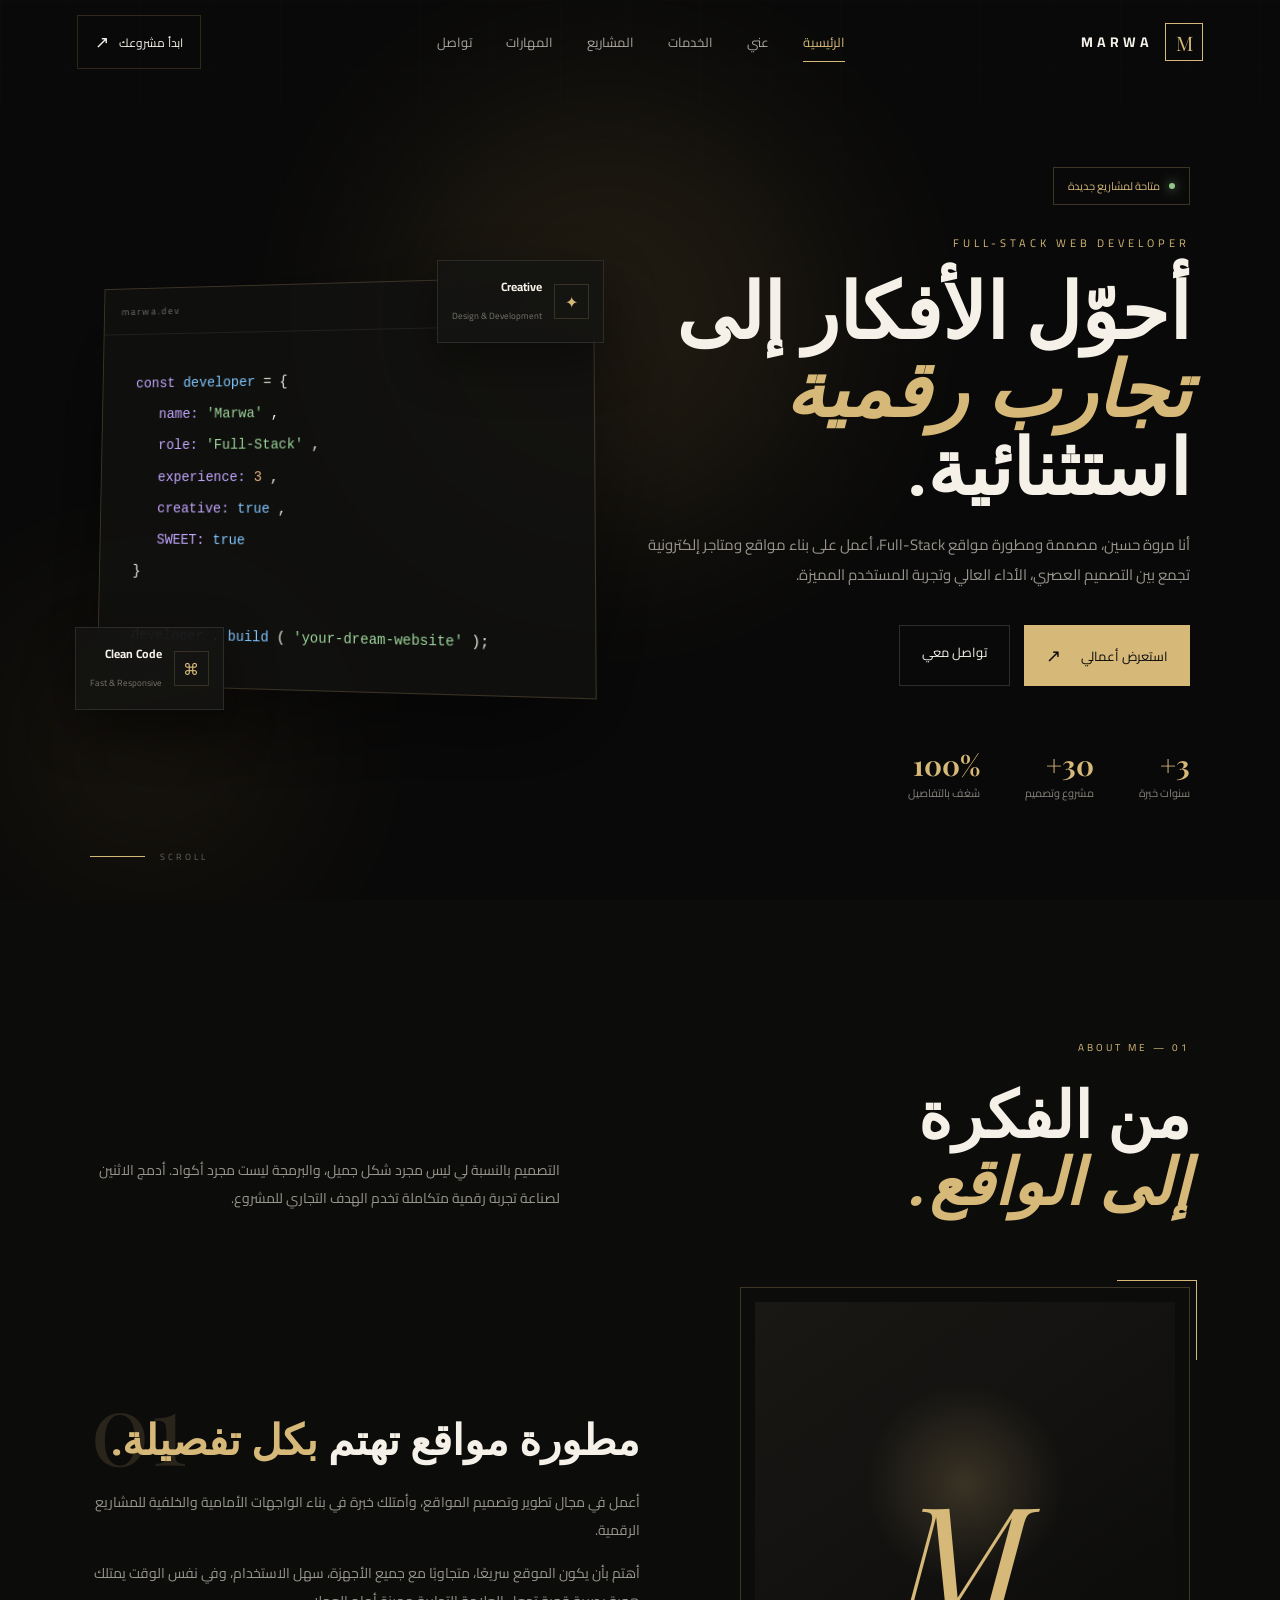
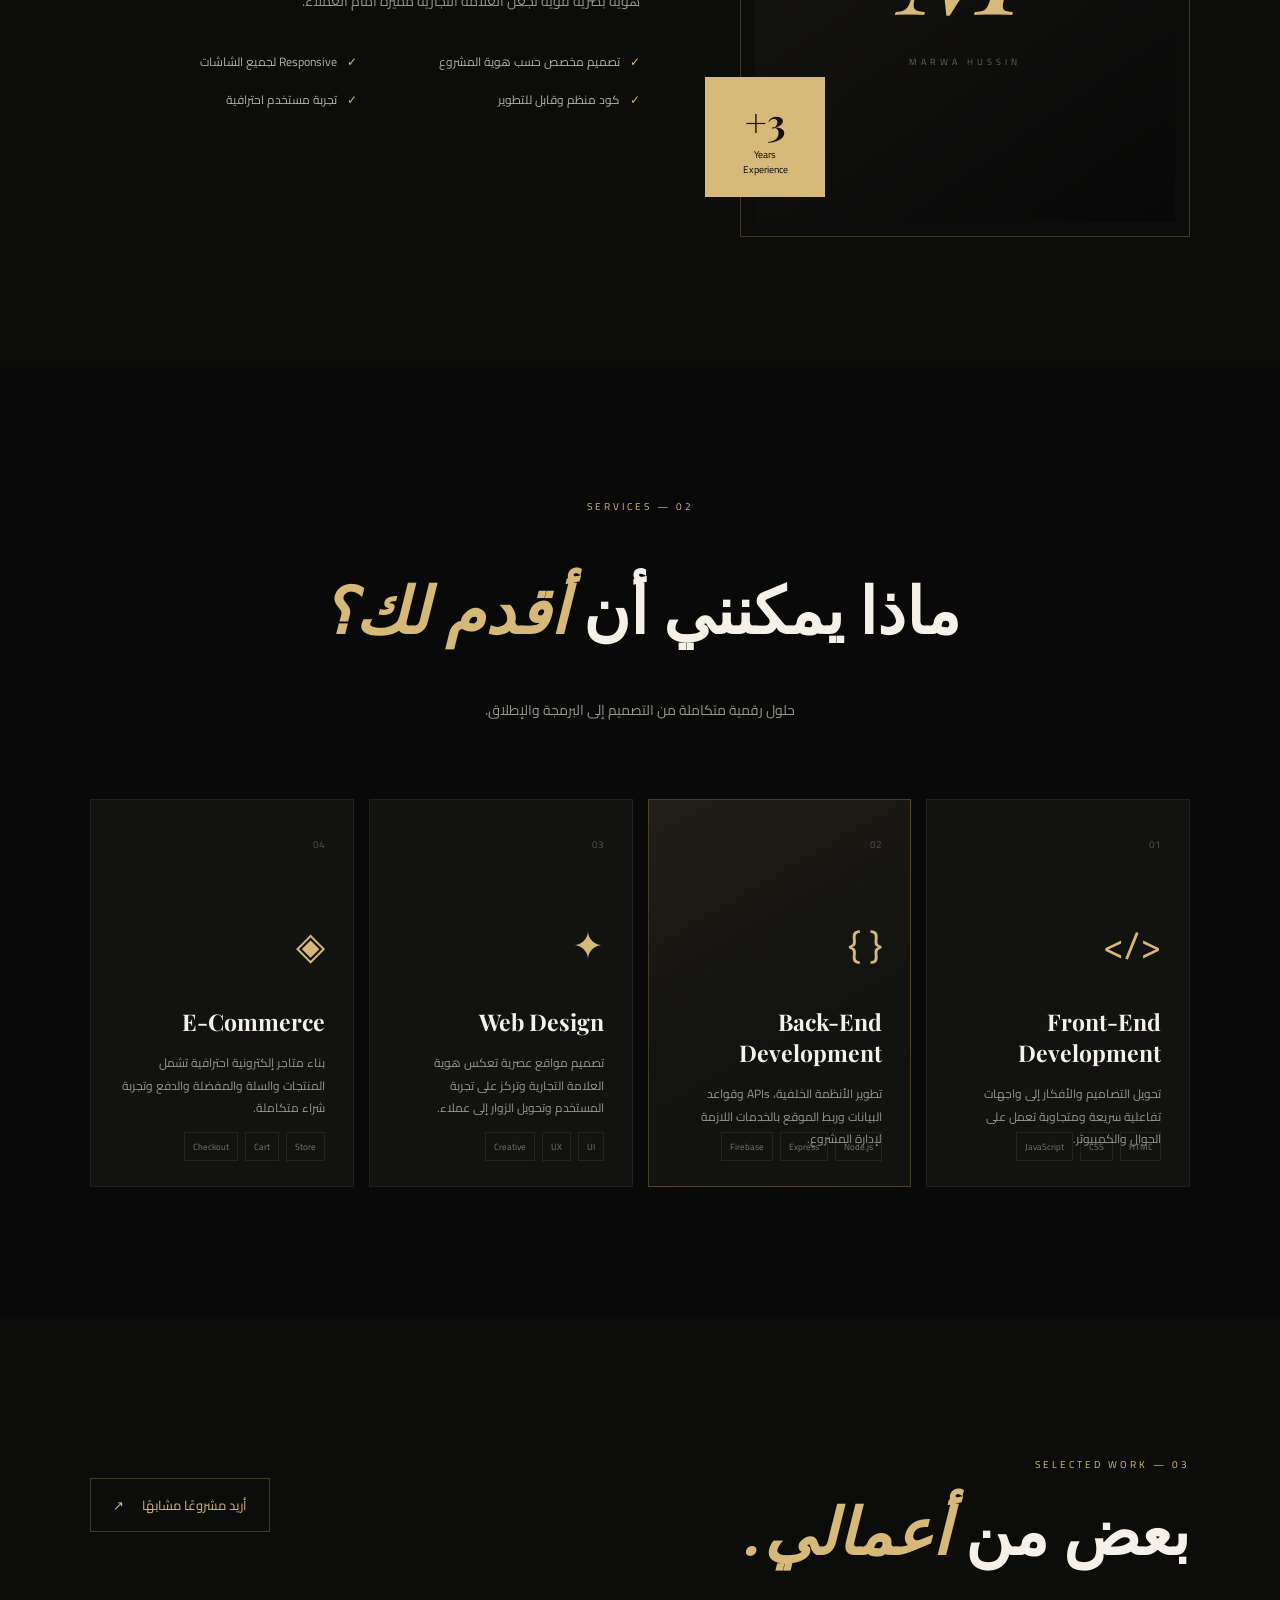
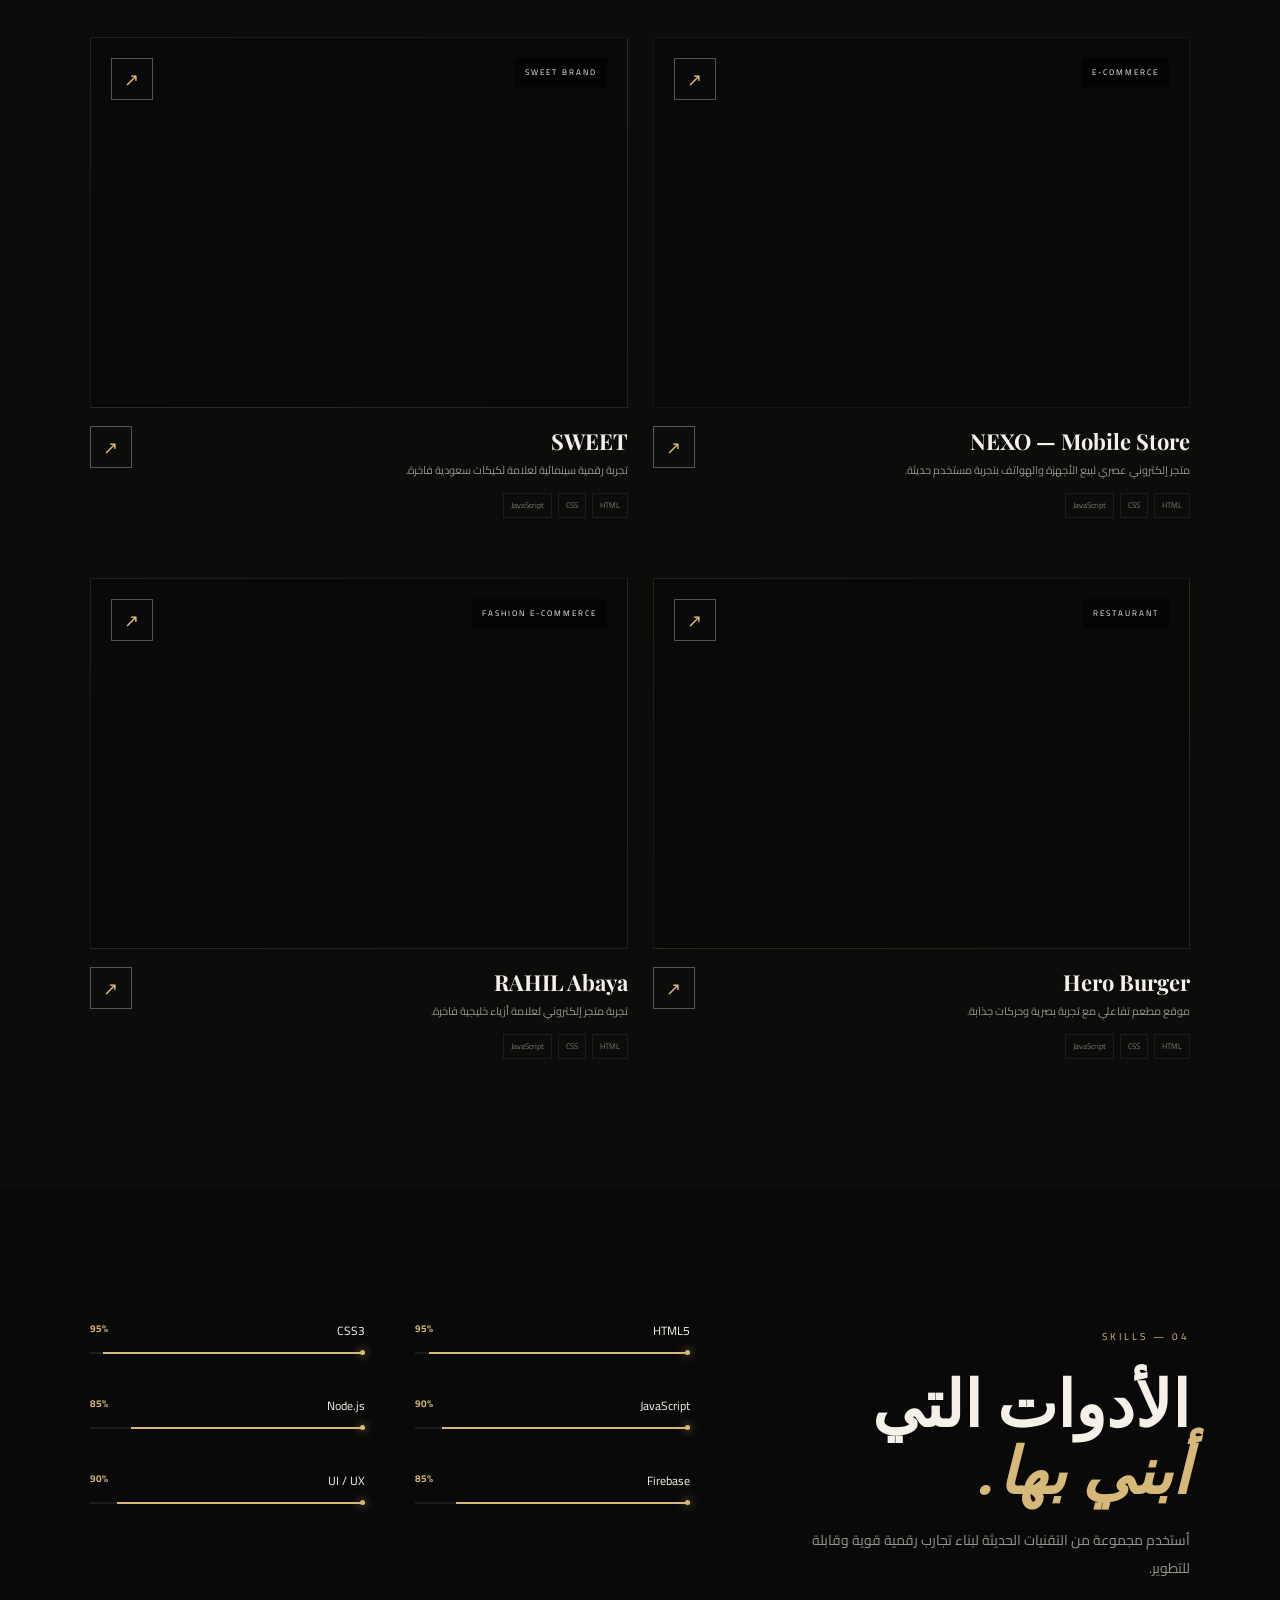
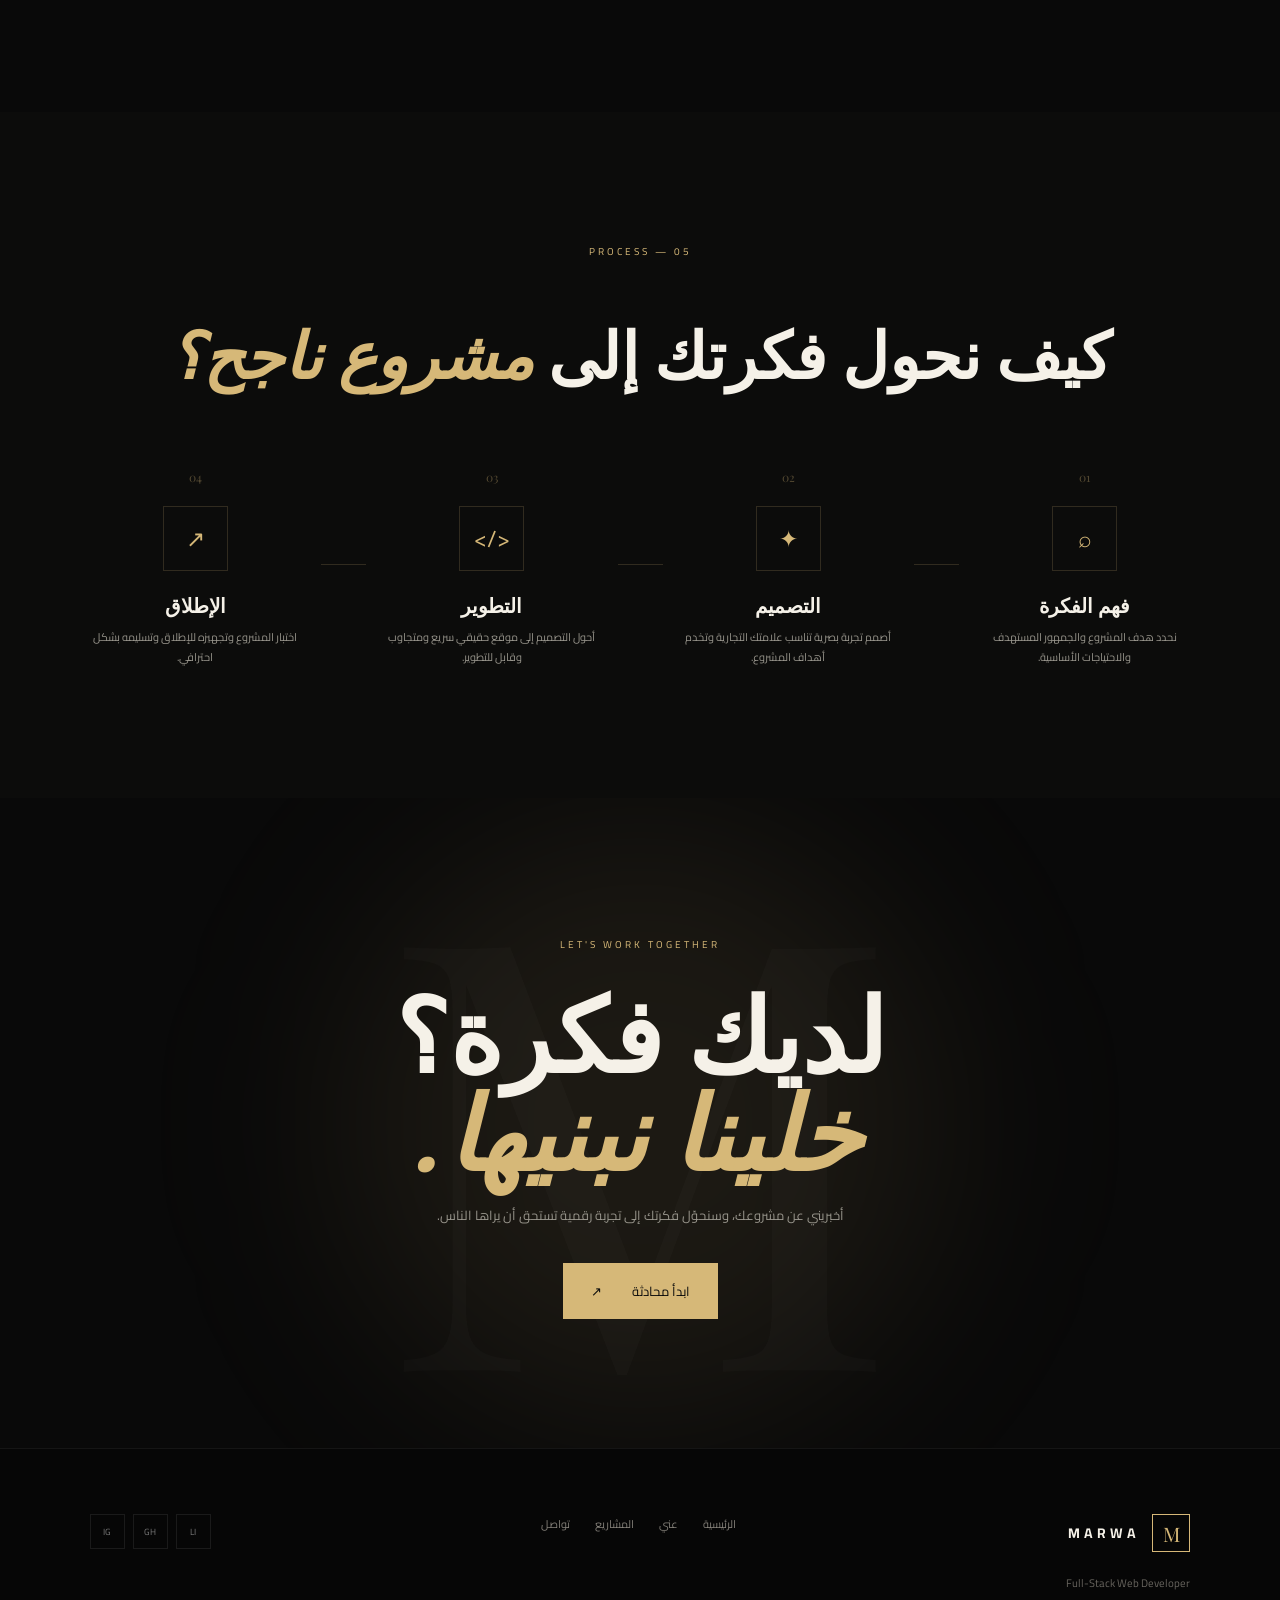
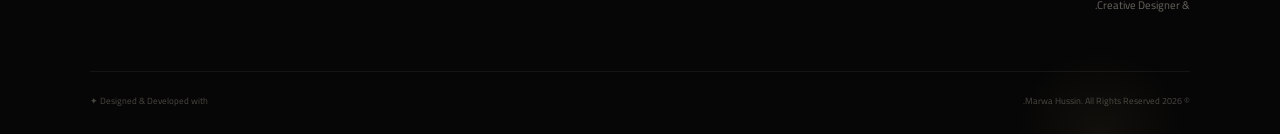
==== commit 7caca92e: "Add files via upload" ====
--- a/index.html
+++ b/index.html
@@ -1,144 +1,338 @@
 <!DOCTYPE html>
 <html lang="ar" dir="rtl">
+
 <head>
+
     <meta charset="UTF-8">
-    <meta name="viewport" content="width=device-width, initial-scale=1.0">
-
-    <title>Marwa Hussin | Full-Stack Web Developer</title>
-    <meta name="description" content="Marwa Hussin - Full-Stack Web Developer & Front-End Designer. تصميم وتطوير مواقع ومتاجر إلكترونية عصرية واحترافية.">
-    <meta name="author" content="Marwa Hussin">
-
-    <link rel="preconnect" href="https://fonts.googleapis.com">
-    <link rel="preconnect" href="https://fonts.gstatic.com" crossorigin>
-    <link href="https://fonts.googleapis.com/css2?family=Cairo:wght@300;400;500;600;700;800&family=Playfair+Display:wght@500;600;700&display=swap" rel="stylesheet">
-
-    <link rel="stylesheet" href="style.css">
+
+    <meta
+        name="viewport"
+        content="width=device-width, initial-scale=1.0"
+    >
+
+    <meta
+        name="theme-color"
+        content="#090909"
+    >
+
+    <title>
+        Marwa Hussin | Full-Stack Web Developer
+    </title>
+
+    <meta
+        name="description"
+        content="Marwa Hussin - Full-Stack Web Developer & Front-End Designer. تصميم وتطوير مواقع ومتاجر إلكترونية عصرية واحترافية."
+    >
+
+    <meta
+        name="author"
+        content="Marwa Hussin"
+    >
+
+
+    <!-- =================================
+         GOOGLE FONTS
+    ================================== -->
+
+    <link
+        rel="preconnect"
+        href="https://fonts.googleapis.com"
+    >
+
+    <link
+        rel="preconnect"
+        href="https://fonts.gstatic.com"
+        crossorigin
+    >
+
+    <link
+        href="https://fonts.googleapis.com/css2?family=Cairo:wght@300;400;500;600;700;800&family=Playfair+Display:wght@500;600;700&display=swap"
+        rel="stylesheet"
+    >
+
+
+    <!-- =================================
+         CSS
+    ================================== -->
+
+    <link
+        rel="stylesheet"
+        href="style.css"
+    >
+
 </head>
 
+
 <body>
 
-    <!-- =========================
-         PRELOADER
-   
-    <div class="loader" id="loader">
-        <div class="loader-logo">M</div>
-        <div class="loader-line">
-            <span></span>
-        </div>
-    </div>
- ========================== -->
-
-    <!-- =========================
+
+    <!-- =================================
          NAVBAR
-    ========================== -->
-    <header class="navbar" id="navbar">
-
-        <a href="#home" class="logo">
-            <span class="logo-mark">M</span>
-            <span class="logo-text">MARWA</span>
+    ================================== -->
+
+    <header
+        class="navbar"
+        id="navbar"
+    >
+
+        <a
+            href="#home"
+            class="logo"
+            aria-label="Marwa Home"
+        >
+
+            <span class="logo-mark">
+                M
+            </span>
+
+            <span class="logo-text">
+                MARWA
+            </span>
+
         </a>
 
-        <nav class="nav-links">
-            <a href="#home" class="active">الرئيسية</a>
-            <a href="#about">عني</a>
-            <a href="#services">الخدمات</a>
-            <a href="#projects">المشاريع</a>
-            <a href="#skills">المهارات</a>
-            <a href="#contact">تواصل</a>
+
+        <nav
+            class="nav-links"
+            aria-label="Main Navigation"
+        >
+
+            <a
+                href="#home"
+                class="active"
+            >
+                الرئيسية
+            </a>
+
+            <a href="#about">
+                عني
+            </a>
+
+            <a href="#services">
+                الخدمات
+            </a>
+
+            <a href="#projects">
+                المشاريع
+            </a>
+
+            <a href="#skills">
+                المهارات
+            </a>
+
+            <a href="#contact">
+                تواصل
+            </a>
+
         </nav>
 
-        <a href="#contact" class="nav-contact">
+
+        <a
+            href="#contact"
+            class="nav-contact"
+        >
+
             ابدأ مشروعك
-            <span>↗</span>
+
+            <span>
+                ↗
+            </span>
+
         </a>
 
-        <button class="menu-btn" id="menuBtn" aria-label="فتح القائمة">
+
+        <button
+            class="menu-btn"
+            id="menuBtn"
+            type="button"
+            aria-label="فتح القائمة"
+            aria-controls="mobileMenu"
+            aria-expanded="false"
+        >
+
             <span></span>
             <span></span>
             <span></span>
+
         </button>
 
     </header>
 
 
-    <!-- MOBILE MENU -->
-    <div class="mobile-menu" id="mobileMenu">
-
-        <button class="mobile-close" id="mobileClose">×</button>
-
-        <a href="#home">الرئيسية</a>
-        <a href="#about">عني</a>
-        <a href="#services">الخدمات</a>
-        <a href="#projects">المشاريع</a>
-        <a href="#skills">المهارات</a>
-        <a href="#contact">تواصل</a>
+    <!-- =================================
+         MOBILE MENU
+    ================================== -->
+
+    <div
+        class="mobile-menu"
+        id="mobileMenu"
+    >
+
+        <button
+            class="mobile-close"
+            id="mobileClose"
+            type="button"
+            aria-label="إغلاق القائمة"
+        >
+            ×
+        </button>
+
+
+        <a href="#home">
+            الرئيسية
+        </a>
+
+        <a href="#about">
+            عني
+        </a>
+
+        <a href="#services">
+            الخدمات
+        </a>
+
+        <a href="#projects">
+            المشاريع
+        </a>
+
+        <a href="#skills">
+            المهارات
+        </a>
+
+        <a href="#contact">
+            تواصل
+        </a>
 
     </div>
 
 
+    <!-- =================================
+         MAIN
+    ================================== -->
+
     <main>
 
-        <!-- =========================
+
+        <!-- =================================
              HERO
-        ========================== -->
-        <section class="hero" id="home">
+        ================================== -->
+
+        <section
+            class="hero"
+            id="home"
+        >
 
             <div class="hero-grid"></div>
 
             <div class="hero-orb orb-one"></div>
+
             <div class="hero-orb orb-two"></div>
 
+
             <div class="hero-content">
 
+
                 <div class="hero-tag">
+
                     <span class="status-dot"></span>
+
                     متاحة لمشاريع جديدة
-                </div>
+
+                </div>
+
 
                 <p class="hero-small">
                     FULL-STACK WEB DEVELOPER
                 </p>
 
+
                 <h1>
+
                     أحوّل الأفكار إلى
-                    <span class="gold-text">تجارب رقمية</span>
+
+                    <span class="gold-text">
+                        تجارب رقمية
+                    </span>
+
                     استثنائية.
+
                 </h1>
 
+
                 <p class="hero-description">
+
                     أنا مروة حسين، مصممة ومطورة مواقع Full-Stack،
                     أعمل على بناء مواقع ومتاجر إلكترونية تجمع بين
                     التصميم العصري، الأداء العالي وتجربة المستخدم المميزة.
+
                 </p>
 
+
                 <div class="hero-actions">
 
-                    <a href="#projects" class="primary-btn">
-                        <span>استعرض أعمالي</span>
-                        <span class="arrow">↗</span>
+                    <a
+                        href="#projects"
+                        class="primary-btn"
+                    >
+
+                        <span>
+                            استعرض أعمالي
+                        </span>
+
+                        <span class="arrow">
+                            ↗
+                        </span>
+
                     </a>
 
-                    <a href="#contact" class="secondary-btn">
+
+                    <a
+                        href="#contact"
+                        class="secondary-btn"
+                    >
                         تواصل معي
                     </a>
 
                 </div>
 
+
                 <div class="hero-stats">
 
                     <div class="stat">
-                        <strong>3+</strong>
-                        <span>سنوات خبرة</span>
-                    </div>
+
+                        <strong>
+                            3+
+                        </strong>
+
+                        <span>
+                            سنوات خبرة
+                        </span>
+
+                    </div>
+
 
                     <div class="stat">
-                        <strong>30+</strong>
-                        <span>مشروع وتصميم</span>
-                    </div>
+
+                        <strong>
+                            30+
+                        </strong>
+
+                        <span>
+                            مشروع وتصميم
+                        </span>
+
+                    </div>
+
 
                     <div class="stat">
-                        <strong>100%</strong>
-                        <span>شغف بالتفاصيل</span>
+
+                        <strong>
+                            100%
+                        </strong>
+
+                        <span>
+                            شغف بالتفاصيل
+                        </span>
+
                     </div>
 
                 </div>
@@ -146,182 +340,386 @@
             </div>
 
 
-            <!-- CODE VISUAL -->
+            <!-- =================================
+                 CODE VISUAL
+            ================================== -->
+
             <div class="hero-visual">
 
+
                 <div class="code-window">
 
+
                     <div class="window-header">
+
                         <div class="window-dots">
+
                             <span></span>
                             <span></span>
                             <span></span>
-                        </div>
+
+                        </div>
+
 
                         <div class="window-title">
                             marwa.dev
                         </div>
-                    </div>
+
+                    </div>
+
 
                     <div class="code-content">
 
                         <div>
-                            <span class="code-purple">const</span>
-                            <span class="code-blue">developer</span>
-                            <span>=</span>
-                            <span>{</span>
-                        </div>
+
+                            <span class="code-purple">
+                                const
+                            </span>
+
+                            <span class="code-blue">
+                                developer
+                            </span>
+
+                            <span>
+                                =
+                            </span>
+
+                            <span>
+                                {
+                            </span>
+
+                        </div>
+
 
                         <div class="indent">
-                            <span class="code-purple">name:</span>
-                            <span class="code-green">'Marwa'</span>,
-                        </div>
+
+                            <span class="code-purple">
+                                name:
+                            </span>
+
+                            <span class="code-green">
+                                'Marwa'
+                            </span>,
+
+                        </div>
+
 
                         <div class="indent">
-                            <span class="code-purple">role:</span>
-                            <span class="code-green">'Full-Stack'</span>,
-                        </div>
+
+                            <span class="code-purple">
+                                role:
+                            </span>
+
+                            <span class="code-green">
+                                'Full-Stack'
+                            </span>,
+
+                        </div>
+
 
                         <div class="indent">
-                            <span class="code-purple">experience:</span>
-                            <span class="code-orange">3</span>,
-                        </div>
+
+                            <span class="code-purple">
+                                experience:
+                            </span>
+
+                            <span class="code-orange">
+                                3
+                            </span>,
+
+                        </div>
+
 
                         <div class="indent">
-                            <span class="code-purple">creative:</span>
-                            <span class="code-blue">true</span>,
-                        </div>
+
+                            <span class="code-purple">
+                                creative:
+                            </span>
+
+                            <span class="code-blue">
+                                true
+                            </span>,
+
+                        </div>
+
 
                         <div class="indent">
-                            <span class="code-purple">SWEET:</span>
-                            <span class="code-blue">true</span>
-                        </div>
+
+                            <span class="code-purple">
+                                SWEET:
+                            </span>
+
+                            <span class="code-blue">
+                                true
+                            </span>
+
+                        </div>
+
 
                         <div>
-                            <span>}</span>
-                        </div>
+
+                            <span>
+                                }
+                            </span>
+
+                        </div>
+
 
                         <br>
 
+
                         <div>
-                            <span class="code-purple">developer</span>
-                            <span>.</span>
-                            <span class="code-blue">build</span>
-                            <span>(</span>
-                            <span class="code-green">'your-dream-website'</span>
-                            <span>);</span>
-                        </div>
-
-                    </div>
+
+                            <span class="code-purple">
+                                developer
+                            </span>
+
+                            <span>
+                                .
+                            </span>
+
+                            <span class="code-blue">
+                                build
+                            </span>
+
+                            <span>
+                                (
+                            </span>
+
+                            <span class="code-green">
+                                'your-dream-website'
+                            </span>
+
+                            <span>
+                                );
+                            </span>
+
+                        </div>
+
+                    </div>
+
 
                     <div class="code-cursor"></div>
 
                 </div>
 
+
                 <div class="floating-card card-top">
-                    <span class="mini-icon">✦</span>
+
+                    <span class="mini-icon">
+                        ✦
+                    </span>
+
                     <div>
-                        <strong>Creative</strong>
-                        <small>Design & Development</small>
-                    </div>
-                </div>
+
+                        <strong>
+                            Creative
+                        </strong>
+
+                        <small>
+                            Design & Development
+                        </small>
+
+                    </div>
+
+                </div>
+
 
                 <div class="floating-card card-bottom">
-                    <span class="mini-icon">⌘</span>
+
+                    <span class="mini-icon">
+                        ⌘
+                    </span>
+
                     <div>
-                        <strong>Clean Code</strong>
-                        <small>Fast & Responsive</small>
-                    </div>
+
+                        <strong>
+                            Clean Code
+                        </strong>
+
+                        <small>
+                            Fast & Responsive
+                        </small>
+
+                    </div>
+
                 </div>
 
             </div>
 
+
             <div class="scroll-indicator">
-                <span>SCROLL</span>
+
+                <span>
+                    SCROLL
+                </span>
+
                 <div class="scroll-line"></div>
+
             </div>
 
         </section>
 
 
-        <!-- =========================
+        <!-- =================================
              ABOUT
-        ========================== -->
-        <section class="section about" id="about">
+        ================================== -->
+
+        <section
+            class="section about"
+            id="about"
+        >
 
             <div class="section-heading">
 
                 <div>
-                    <span class="eyebrow">01 — ABOUT ME</span>
-                    <h2>من الفكرة<br><span>إلى الواقع.</span></h2>
-                </div>
+
+                    <span class="eyebrow">
+                        01 — ABOUT ME
+                    </span>
+
+                    <h2>
+
+                        من الفكرة
+
+                        <br>
+
+                        <span>
+                            إلى الواقع.
+                        </span>
+
+                    </h2>
+
+                </div>
+
 
                 <p>
+
                     التصميم بالنسبة لي ليس مجرد شكل جميل،
                     والبرمجة ليست مجرد أكواد. أدمج الاثنين لصناعة
                     تجربة رقمية متكاملة تخدم الهدف التجاري للمشروع.
+
                 </p>
 
             </div>
 
+
             <div class="about-grid">
 
+
                 <div class="about-image">
 
                     <div class="image-frame">
+
                         <div class="image-placeholder">
-                            <span>M</span>
-                            <small>MARWA HUSSIN</small>
-                        </div>
-                    </div>
+
+                            <span>
+                                M
+                            </span>
+
+                            <small>
+                                MARWA HUSSIN
+                            </small>
+
+                        </div>
+
+                    </div>
+
 
                     <div class="experience-badge">
-                        <strong>3+</strong>
-                        <span>Years<br>Experience</span>
-                    </div>
-
-                </div>
+
+                        <strong>
+                            3+
+                        </strong>
+
+                        <span>
+                            Years<br>
+                            Experience
+                        </span>
+
+                    </div>
+
+                </div>
+
 
                 <div class="about-text">
 
-                    <span class="about-number">01</span>
+                    <span class="about-number">
+                        01
+                    </span>
+
 
                     <h3>
+
                         مطورة مواقع تهتم
-                        <span>بكل تفصيلة.</span>
+
+                        <span>
+                            بكل تفصيلة.
+                        </span>
+
                     </h3>
 
+
                     <p>
+
                         أعمل في مجال تطوير وتصميم المواقع، وأمتلك خبرة
                         في بناء الواجهات الأمامية والخلفية للمشاريع الرقمية.
+
                     </p>
 
+
                     <p>
+
                         أهتم بأن يكون الموقع سريعًا، متجاوبًا مع جميع الأجهزة،
                         سهل الاستخدام، وفي نفس الوقت يمتلك هوية بصرية قوية
                         تجعل العلامة التجارية مميزة أمام العملاء.
+
                     </p>
 
+
                     <div class="about-list">
 
                         <div>
-                            <span>✓</span>
+
+                            <span>
+                                ✓
+                            </span>
+
                             تصميم مخصص حسب هوية المشروع
-                        </div>
+
+                        </div>
+
 
                         <div>
-                            <span>✓</span>
+
+                            <span>
+                                ✓
+                            </span>
+
                             Responsive لجميع الشاشات
-                        </div>
+
+                        </div>
+
 
                         <div>
-                            <span>✓</span>
+
+                            <span>
+                                ✓
+                            </span>
+
                             كود منظم وقابل للتطوير
-                        </div>
+
+                        </div>
+
 
                         <div>
-                            <span>✓</span>
+
+                            <span>
+                                ✓
+                            </span>
+
                             تجربة مستخدم احترافية
+
                         </div>
 
                     </div>
@@ -333,18 +731,29 @@
         </section>
 
 
-        <!-- =========================
+        <!-- =================================
              SERVICES
-        ========================== -->
-        <section class="section services" id="services">
+        ================================== -->
+
+        <section
+            class="section services"
+            id="services"
+        >
 
             <div class="section-heading center">
 
-                <span class="eyebrow">02 — SERVICES</span>
+                <span class="eyebrow">
+                    02 — SERVICES
+                </span>
 
                 <h2>
+
                     ماذا يمكنني أن
-                    <span>أقدم لك؟</span>
+
+                    <span>
+                        أقدم لك؟
+                    </span>
+
                 </h2>
 
                 <p>
@@ -353,24 +762,45 @@
 
             </div>
 
+
             <div class="services-grid">
 
+
                 <article class="service-card">
 
-                    <div class="service-number">01</div>
-                    <div class="service-icon">&lt;/&gt;</div>
-
-                    <h3>Front-End Development</h3>
+                    <div class="service-number">
+                        01
+                    </div>
+
+                    <div class="service-icon">
+                        &lt;/&gt;
+                    </div>
+
+                    <h3>
+                        Front-End Development
+                    </h3>
 
                     <p>
+
                         تحويل التصاميم والأفكار إلى واجهات تفاعلية
                         سريعة ومتجاوبة تعمل على الجوال والكمبيوتر.
+
                     </p>
 
                     <div class="service-tags">
-                        <span>HTML</span>
-                        <span>CSS</span>
-                        <span>JavaScript</span>
+
+                        <span>
+                            HTML
+                        </span>
+
+                        <span>
+                            CSS
+                        </span>
+
+                        <span>
+                            JavaScript
+                        </span>
+
                     </div>
 
                 </article>
@@ -378,20 +808,39 @@
 
                 <article class="service-card featured">
 
-                    <div class="service-number">02</div>
-                    <div class="service-icon">{ }</div>
-
-                    <h3>Back-End Development</h3>
+                    <div class="service-number">
+                        02
+                    </div>
+
+                    <div class="service-icon">
+                        { }
+                    </div>
+
+                    <h3>
+                        Back-End Development
+                    </h3>
 
                     <p>
+
                         تطوير الأنظمة الخلفية، APIs وقواعد البيانات
                         وربط الموقع بالخدمات اللازمة لإدارة المشروع.
+
                     </p>
 
                     <div class="service-tags">
-                        <span>Node.js</span>
-                        <span>Express</span>
-                        <span>Firebase</span>
+
+                        <span>
+                            Node.js
+                        </span>
+
+                        <span>
+                            Express
+                        </span>
+
+                        <span>
+                            Firebase
+                        </span>
+
                     </div>
 
                 </article>
@@ -399,20 +848,39 @@
 
                 <article class="service-card">
 
-                    <div class="service-number">03</div>
-                    <div class="service-icon">✦</div>
-
-                    <h3>Web Design</h3>
+                    <div class="service-number">
+                        03
+                    </div>
+
+                    <div class="service-icon">
+                        ✦
+                    </div>
+
+                    <h3>
+                        Web Design
+                    </h3>
 
                     <p>
+
                         تصميم مواقع عصرية تعكس هوية العلامة التجارية
                         وتركز على تجربة المستخدم وتحويل الزوار إلى عملاء.
+
                     </p>
 
                     <div class="service-tags">
-                        <span>UI</span>
-                        <span>UX</span>
-                        <span>Creative</span>
+
+                        <span>
+                            UI
+                        </span>
+
+                        <span>
+                            UX
+                        </span>
+
+                        <span>
+                            Creative
+                        </span>
+
                     </div>
 
                 </article>
@@ -420,20 +888,39 @@
 
                 <article class="service-card">
 
-                    <div class="service-number">04</div>
-                    <div class="service-icon">◈</div>
-
-                    <h3>E-Commerce</h3>
+                    <div class="service-number">
+                        04
+                    </div>
+
+                    <div class="service-icon">
+                        ◈
+                    </div>
+
+                    <h3>
+                        E-Commerce
+                    </h3>
 
                     <p>
+
                         بناء متاجر إلكترونية احترافية تشمل المنتجات
                         والسلة والمفضلة والدفع وتجربة شراء متكاملة.
+
                     </p>
 
                     <div class="service-tags">
-                        <span>Store</span>
-                        <span>Cart</span>
-                        <span>Checkout</span>
+
+                        <span>
+                            Store
+                        </span>
+
+                        <span>
+                            Cart
+                        </span>
+
+                        <span>
+                            Checkout
+                        </span>
+
                     </div>
 
                 </article>
@@ -443,323 +930,458 @@
         </section>
 
 
-        <!-- =========================
+        <!-- =================================
              PROJECTS
-        ========================== -->
-        <section class="section projects" id="projects">
+        ================================== -->
+
+        <section
+            class="section projects"
+            id="projects"
+        >
 
             <div class="section-heading projects-heading">
 
                 <div>
-                    <span class="eyebrow">03 — SELECTED WORK</span>
+
+                    <span class="eyebrow">
+                        03 — SELECTED WORK
+                    </span>
+
                     <h2>
+
                         بعض من
-                        <span>أعمالي.</span>
+
+                        <span>
+                            أعمالي.
+                        </span>
+
                     </h2>
-                </div>
-
-                <a href="#contact" class="outline-btn">
+
+                </div>
+
+
+                <a
+                    href="#contact"
+                    class="outline-btn"
+                >
+
                     أريد مشروعًا مشابهًا
-                    <span>↗</span>
+
+                    <span>
+                        ↗
+                    </span>
+
                 </a>
 
             </div>
 
-<div class="projects-grid">
-
-    <!-- =========================
-         PROJECT 1 — NEXO
-    ========================== -->
-    <article class="project-card project-large">
-
-        <div class="project-image project-one">
-
-            <video
-                class="project-video"
-                  autoplay
-    muted
-    loop
-    playsinline
-    webkit-playsinline
-    preload="auto"
-            >
-                <source src="https://res.cloudinary.com/jc28wib9/video/upload/v1787762153/nexo_qcud5t.mp4" type="video/mp4">
-                متصفحك لا يدعم تشغيل الفيديو.
-            </video>
-
-            <div class="project-overlay">
-
-                <span class="project-category">
-                    E-COMMERCE
+
+            <div class="projects-grid">
+
+
+                <!-- PROJECT 1 -->
+
+                <article class="project-card">
+
+                    <div class="project-image project-one">
+
+                        <video
+                            class="project-video"
+                            autoplay
+                            muted
+                            loop
+                            playsinline
+                            webkit-playsinline
+                            preload="metadata"
+                            aria-label="NEXO Mobile Store preview"
+                        >
+
+                            <source
+                                src="https://res.cloudinary.com/jc28wib9/video/upload/v1787762153/nexo_qcud5t.mp4"
+                                type="video/mp4"
+                            >
+
+                            متصفحك لا يدعم تشغيل الفيديو.
+
+                        </video>
+
+
+                        <div class="project-overlay">
+
+                            <span class="project-category">
+                                E-COMMERCE
+                            </span>
+
+
+                            <a
+                                href="project.html?project=nexo"
+                                class="project-arrow"
+                                aria-label="عرض مشروع NEXO"
+                            >
+                                ↗
+                            </a>
+
+                        </div>
+
+                    </div>
+
+
+                    <div class="project-info">
+
+                        <div>
+
+                            <h3>
+                                NEXO — Mobile Store
+                            </h3>
+
+                            <p>
+                                متجر إلكتروني عصري لبيع الأجهزة والهواتف
+                                بتجربة مستخدم حديثة.
+                            </p>
+
+
+                            <div class="project-tech">
+
+                                <span>
+                                    HTML
+                                </span>
+
+                                <span>
+                                    CSS
+                                </span>
+
+                                <span>
+                                    JavaScript
+                                </span>
+
+                            </div>
+
+                        </div>
+
+
+                        <a
+                            href="project.html?project=nexo"
+                            class="project-arrow"
+                            aria-label="عرض تفاصيل مشروع NEXO"
+                        >
+                            ↗
+                        </a>
+
+                    </div>
+
+                </article>
+
+
+                <!-- PROJECT 2 -->
+
+                <article class="project-card">
+
+                    <div class="project-image project-two">
+
+                        <video
+                            class="project-video"
+                            autoplay
+                            muted
+                            loop
+                            playsinline
+                            webkit-playsinline
+                            preload="metadata"
+                            aria-label="SWEET website preview"
+                        >
+
+                            <source
+                                src="https://res.cloudinary.com/jc28wib9/video/upload/v1787762155/roqan_vycy0r.mp4"
+                                type="video/mp4"
+                            >
+
+                            متصفحك لا يدعم تشغيل الفيديو.
+
+                        </video>
+
+
+                        <div class="project-overlay">
+
+                            <span class="project-category">
+                                SWEET BRAND
+                            </span>
+
+
+                            <a
+                                href="project.html?project=roqan"
+                                class="project-arrow"
+                                aria-label="عرض مشروع SWEET"
+                            >
+                                ↗
+                            </a>
+
+                        </div>
+
+                    </div>
+
+
+                    <div class="project-info">
+
+                        <div>
+
+                            <h3>
+                                SWEET
+                            </h3>
+
+                            <p>
+                                تجربة رقمية سينمائية لعلامة لكيكات سعودية فاخرة.
+                            </p>
+
+
+                            <div class="project-tech">
+
+                                <span>
+                                    HTML
+                                </span>
+
+                                <span>
+                                    CSS
+                                </span>
+
+                                <span>
+                                    JavaScript
+                                </span>
+
+                            </div>
+
+                        </div>
+
+
+                        <a
+                            href="project.html?project=roqan"
+                            class="project-arrow"
+                            aria-label="عرض تفاصيل مشروع SWEET"
+                        >
+                            ↗
+                        </a>
+
+                    </div>
+
+                </article>
+
+
+                <!-- PROJECT 3 -->
+
+                <article class="project-card">
+
+                    <div class="project-image project-three">
+
+                        <video
+                            class="project-video"
+                            autoplay
+                            muted
+                            loop
+                            playsinline
+                            webkit-playsinline
+                            preload="metadata"
+                            aria-label="Hero Burger website preview"
+                        >
+
+                            <source
+                                src="https://res.cloudinary.com/jc28wib9/video/upload/v1787762150/burger_txskf0.mp4"
+                                type="video/mp4"
+                            >
+
+                            متصفحك لا يدعم تشغيل الفيديو.
+
+                        </video>
+
+
+                        <div class="project-overlay">
+
+                            <span class="project-category">
+                                RESTAURANT
+                            </span>
+
+
+                            <a
+                                href="project.html?project=burger"
+                                class="project-arrow"
+                                aria-label="عرض مشروع Hero Burger"
+                            >
+                                ↗
+                            </a>
+
+                        </div>
+
+                    </div>
+
+
+                    <div class="project-info">
+
+                        <div>
+
+                            <h3>
+                                Hero Burger
+                            </h3>
+
+                            <p>
+                                موقع مطعم تفاعلي مع تجربة بصرية وحركات جذابة.
+                            </p>
+
+
+                            <div class="project-tech">
+
+                                <span>
+                                    HTML
+                                </span>
+
+                                <span>
+                                    CSS
+                                </span>
+
+                                <span>
+                                    JavaScript
+                                </span>
+
+                            </div>
+
+                        </div>
+
+
+                        <a
+                            href="project.html?project=burger"
+                            class="project-arrow"
+                            aria-label="عرض تفاصيل Hero Burger"
+                        >
+                            ↗
+                        </a>
+
+                    </div>
+
+                </article>
+
+
+                <!-- PROJECT 4 -->
+
+                <article class="project-card">
+
+                    <div class="project-image project-four">
+
+                        <video
+                            class="project-video"
+                            autoplay
+                            muted
+                            loop
+                            playsinline
+                            webkit-playsinline
+                            preload="metadata"
+                            aria-label="RAHIL Abaya website preview"
+                        >
+
+                            <source
+                                src="https://res.cloudinary.com/jc28wib9/video/upload/v1787762411/abaya_vkzcuw.mp4"
+                                type="video/mp4"
+                            >
+
+                            متصفحك لا يدعم تشغيل الفيديو.
+
+                        </video>
+
+
+                        <div class="project-overlay">
+
+                            <span class="project-category">
+                                FASHION E-COMMERCE
+                            </span>
+
+
+                            <a
+                                href="project.html?project=abaya"
+                                class="project-arrow"
+                                aria-label="عرض مشروع RAHIL Abaya"
+                            >
+                                ↗
+                            </a>
+
+                        </div>
+
+                    </div>
+
+
+                    <div class="project-info">
+
+                        <div>
+
+                            <h3>
+                                RAHIL Abaya
+                            </h3>
+
+                            <p>
+                                تجربة متجر إلكتروني لعلامة أزياء خليجية فاخرة.
+                            </p>
+
+
+                            <div class="project-tech">
+
+                                <span>
+                                    HTML
+                                </span>
+
+                                <span>
+                                    CSS
+                                </span>
+
+                                <span>
+                                    JavaScript
+                                </span>
+
+                            </div>
+
+                        </div>
+
+
+                        <a
+                            href="project.html?project=abaya"
+                            class="project-arrow"
+                            aria-label="عرض تفاصيل RAHIL Abaya"
+                        >
+                            ↗
+                        </a>
+
+                    </div>
+
+                </article>
+
+            </div>
+
+        </section>
+
+
+        <!-- =================================
+             SKILLS
+        ================================== -->
+
+        <section
+            class="section skills"
+            id="skills"
+        >
+
+            <div class="skills-intro">
+
+                <span class="eyebrow">
+                    04 — SKILLS
                 </span>
-<a
-    href="project.html?project=nexo"
-    class="project-arrow "
->
-    ↗
-</a>
-
-            </div>
-
-        </div>
-
-        <div class="project-info">
-
-            <div>
-
-                <h3>
-                    NEXO — Mobile Store
-                </h3>
+
+                <h2>
+
+                    الأدوات التي
+
+                    <span>
+                        أبني بها.
+                    </span>
+
+                </h2>
 
                 <p>
-                    متجر إلكتروني عصري لبيع الأجهزة والهواتف
-                    بتجربة مستخدم حديثة.
-                </p>
-
-                <div class="project-tech">
-                    <span>HTML</span>
-                    <span>CSS</span>
-                    <span>JavaScript</span>
-                </div>
-
-            </div>
-
-        <a
-    href="project.html?project=nexo"
-    class="project-arrow "
->
-    ↗
-</a>
-
-        </div>
-
-    </article>
-
-
-    <!-- =========================
-         PROJECT 2 — ROQAN
-    ========================== -->
-    <article class="project-card">
-
-        <div class="project-image project-two">
-
-            <video
-                class="project-video"
-                    autoplay
-    muted
-    loop
-    playsinline
-    webkit-playsinline
-    preload="auto"
-            >
-                <source src="https://res.cloudinary.com/jc28wib9/video/upload/v1787762155/roqan_vycy0r.mp4" type="video/mp4">
-                متصفحك لا يدعم تشغيل الفيديو.
-            </video>
-
-            <div class="project-overlay">
-
-                <span class="project-category">
-                    SWEET BRAND
-                </span>
-
- <a
-    href="project.html?project=roqan"
-    class="project-arrow "
->
-    ↗
-</a>
-            </div>
-
-        </div>
-
-        <div class="project-info">
-
-            <div>
-
-                <h3>
-                   SWEET
-                </h3>
-
-                <p>
-                    تجربة رقمية سينمائية لعلامة لكيكات سعودية فاخرة.
-                </p>
-
-                <div class="project-tech">
-                    <span>HTML</span>
-                    <span>CSS</span>
-                    <span>JavaScript</span>
-                </div>
-
-            </div>
-
-          <a
-    href="project.html?project=roqan"
-    class="project-arrow "
->
-    ↗
-</a>
-
-        </div>
-
-    </article>
-
-
-    <!-- =========================
-         PROJECT 3 — HERO BURGER
-    ========================== -->
-    <article class="project-card">
-
-        <div class="project-image project-three">
-
-            <video
-                class="project-video"
-                 autoplay
-    muted
-    loop
-    playsinline
-    webkit-playsinline
-    preload="auto"
-            >
-                <source src="https://res.cloudinary.com/jc28wib9/video/upload/v1787762150/burger_txskf0.mp4" type="video/mp4">
-                متصفحك لا يدعم تشغيل الفيديو.
-            </video>
-
-            <div class="project-overlay">
-
-                <span class="project-category">
-                    RESTAURANT
-                </span>
-<a
-    href="project.html?project=burger"
-    class="project-arrow "
->
-    ↗
-</a>
-            </div>
-
-        </div>
-
-        <div class="project-info">
-
-            <div>
-
-                <h3>
-                    Hero Burger
-                </h3>
-
-                <p>
-                    موقع مطعم تفاعلي مع تجربة بصرية وحركات جذابة.
-                </p>
-
-                <div class="project-tech">
-                    <span>HTML</span>
-                    <span>CSS</span>
-                    <span>JavaScript</span>
-                </div>
-
-            </div>
-
-          <a
-    href="project.html?project=burger"
-    class="project-arrow "
->
-    ↗
-</a>
-
-        </div>
-
-    </article>
-
-
-    <!-- =========================
-         PROJECT 4 — LUXURY ABAYA
-    ========================== -->
-    <article class="project-card">
-
-        <div class="project-image project-four">
-
-            <video
-                class="project-video"
-              autoplay
-    muted
-    loop
-    playsinline
-    webkit-playsinline
-    preload="auto"
-            >
-                <source src="https://res.cloudinary.com/jc28wib9/video/upload/v1787762411/abaya_vkzcuw.mp4" type="video/mp4">
-                متصفحك لا يدعم تشغيل الفيديو.
-            </video>
-
-            <div class="project-overlay">
-
-                <span class="project-category">
-                    FASHION E-COMMERCE
-                </span>
-
-         <a
-    href="project.html?project=abaya"
-    class="project-arrow "
->
-    ↗
-</a>
-            </div>
-
-        </div>
-
-        <div class="project-info">
-
-            <div>
-
-                <h3>
-                    RAHIL Abaya
-                </h3>
-
-                <p>
-                    تجربة متجر إلكتروني لعلامة أزياء خليجية فاخرة.
-                </p>
-
-                <div class="project-tech">
-                    <span>HTML</span>
-                    <span>CSS</span>
-                    <span>JavaScript</span>
-                </div>
-
-            </div>
-
-        <a
-    href="project.html?project=abaya"
-    class="project-arrow "
->
-    ↗
-</a>
-
-        </div>
-
-    </article>
-
-</div>
-
-        </section>
-
-
-        <!-- =========================
-             SKILLS
-        ========================== -->
-        <section class="section skills" id="skills">
-
-            <div class="skills-intro">
-
-                <span class="eyebrow">04 — SKILLS</span>
-
-                <h2>
-                    الأدوات التي
-                    <span>أبني بها.</span>
-                </h2>
-
-                <p>
+
                     أستخدم مجموعة من التقنيات الحديثة لبناء تجارب
                     رقمية قوية وقابلة للتطوير.
+
                 </p>
 
             </div>
@@ -767,69 +1389,142 @@
 
             <div class="skills-container">
 
+
                 <div class="skill-item">
+
                     <div class="skill-top">
-                        <span>HTML5</span>
-                        <strong>95%</strong>
-                    </div>
+
+                        <span>
+                            HTML5
+                        </span>
+
+                        <strong>
+                            95%
+                        </strong>
+
+                    </div>
+
                     <div class="skill-bar">
+
                         <span style="width:95%"></span>
-                    </div>
+
+                    </div>
+
                 </div>
 
 
                 <div class="skill-item">
+
                     <div class="skill-top">
-                        <span>CSS3</span>
-                        <strong>95%</strong>
-                    </div>
+
+                        <span>
+                            CSS3
+                        </span>
+
+                        <strong>
+                            95%
+                        </strong>
+
+                    </div>
+
                     <div class="skill-bar">
+
                         <span style="width:95%"></span>
-                    </div>
+
+                    </div>
+
                 </div>
 
 
                 <div class="skill-item">
+
                     <div class="skill-top">
-                        <span>JavaScript</span>
-                        <strong>90%</strong>
-                    </div>
+
+                        <span>
+                            JavaScript
+                        </span>
+
+                        <strong>
+                            90%
+                        </strong>
+
+                    </div>
+
                     <div class="skill-bar">
+
                         <span style="width:90%"></span>
-                    </div>
+
+                    </div>
+
                 </div>
 
 
                 <div class="skill-item">
+
                     <div class="skill-top">
-                        <span>Node.js</span>
-                        <strong>85%</strong>
-                    </div>
+
+                        <span>
+                            Node.js
+                        </span>
+
+                        <strong>
+                            85%
+                        </strong>
+
+                    </div>
+
                     <div class="skill-bar">
+
                         <span style="width:85%"></span>
-                    </div>
+
+                    </div>
+
                 </div>
 
 
                 <div class="skill-item">
+
                     <div class="skill-top">
-                        <span>Firebase</span>
-                        <strong>85%</strong>
-                    </div>
+
+                        <span>
+                            Firebase
+                        </span>
+
+                        <strong>
+                            85%
+                        </strong>
+
+                    </div>
+
                     <div class="skill-bar">
+
                         <span style="width:85%"></span>
-                    </div>
+
+                    </div>
+
                 </div>
 
 
                 <div class="skill-item">
+
                     <div class="skill-top">
-                        <span>UI / UX</span>
-                        <strong>90%</strong>
-                    </div>
+
+                        <span>
+                            UI / UX
+                        </span>
+
+                        <strong>
+                            90%
+                        </strong>
+
+                    </div>
+
                     <div class="skill-bar">
+
                         <span style="width:90%"></span>
-                    </div>
+
+                    </div>
+
                 </div>
 
             </div>
@@ -837,18 +1532,26 @@
         </section>
 
 
-        <!-- =========================
+        <!-- =================================
              PROCESS
-        ========================== -->
+        ================================== -->
+
         <section class="section process">
 
             <div class="section-heading center">
 
-                <span class="eyebrow">05 — PROCESS</span>
+                <span class="eyebrow">
+                    05 — PROCESS
+                </span>
 
                 <h2>
+
                     كيف نحول فكرتك إلى
-                    <span>مشروع ناجح؟</span>
+
+                    <span>
+                        مشروع ناجح؟
+                    </span>
+
                 </h2>
 
             </div>
@@ -856,13 +1559,20 @@
 
             <div class="process-grid">
 
+
                 <div class="process-item">
 
-                    <span class="process-number">01</span>
-
-                    <div class="process-icon">⌕</div>
-
-                    <h3>فهم الفكرة</h3>
+                    <span class="process-number">
+                        01
+                    </span>
+
+                    <div class="process-icon">
+                        ⌕
+                    </div>
+
+                    <h3>
+                        فهم الفكرة
+                    </h3>
 
                     <p>
                         نحدد هدف المشروع والجمهور المستهدف
@@ -877,11 +1587,17 @@
 
                 <div class="process-item">
 
-                    <span class="process-number">02</span>
-
-                    <div class="process-icon">✦</div>
-
-                    <h3>التصميم</h3>
+                    <span class="process-number">
+                        02
+                    </span>
+
+                    <div class="process-icon">
+                        ✦
+                    </div>
+
+                    <h3>
+                        التصميم
+                    </h3>
 
                     <p>
                         أصمم تجربة بصرية تناسب علامتك التجارية
@@ -896,11 +1612,17 @@
 
                 <div class="process-item">
 
-                    <span class="process-number">03</span>
-
-                    <div class="process-icon">&lt;/&gt;</div>
-
-                    <h3>التطوير</h3>
+                    <span class="process-number">
+                        03
+                    </span>
+
+                    <div class="process-icon">
+                        &lt;/&gt;
+                    </div>
+
+                    <h3>
+                        التطوير
+                    </h3>
 
                     <p>
                         أحول التصميم إلى موقع حقيقي سريع ومتجاوب
@@ -915,11 +1637,17 @@
 
                 <div class="process-item">
 
-                    <span class="process-number">04</span>
-
-                    <div class="process-icon">↗</div>
-
-                    <h3>الإطلاق</h3>
+                    <span class="process-number">
+                        04
+                    </span>
+
+                    <div class="process-icon">
+                        ↗
+                    </div>
+
+                    <h3>
+                        الإطلاق
+                    </h3>
 
                     <p>
                         اختبار المشروع وتجهيزه للإطلاق
@@ -933,34 +1661,63 @@
         </section>
 
 
-        <!-- =========================
+        <!-- =================================
              CTA
-        ========================== -->
-        <section class="cta" id="contact">
+        ================================== -->
+
+        <section
+            class="cta"
+            id="contact"
+        >
 
             <div class="cta-glow"></div>
 
+
             <div class="cta-content">
 
-                <span class="eyebrow">LET'S WORK TOGETHER</span>
+                <span class="eyebrow">
+                    LET'S WORK TOGETHER
+                </span>
+
 
                 <h2>
+
                     لديك فكرة؟
+
                     <br>
-                    <span>خلينا نبنيها.</span>
+
+                    <span>
+                        خلينا نبنيها.
+                    </span>
+
                 </h2>
 
+
                 <p>
+
                     أخبريني عن مشروعك، وسنحوّل فكرتك إلى
                     تجربة رقمية تستحق أن يراها الناس.
+
                 </p>
 
-                <a href="mailto:marwa.h1k2@gmail.com" class="cta-button">
-                    <span>ابدأ محادثة</span>
-                    <span>↗</span>
+
+                <a
+                    href="mailto:marwa.h1k2@gmail.com"
+                    class="cta-button"
+                >
+
+                    <span>
+                        ابدأ محادثة
+                    </span>
+
+                    <span>
+                        ↗
+                    </span>
+
                 </a>
 
             </div>
+
 
             <div class="cta-decoration">
                 M
@@ -971,23 +1728,39 @@
     </main>
 
 
-    <!-- =========================
+    <!-- =================================
          FOOTER
-    ========================== -->
+    ================================== -->
+
     <footer>
 
         <div class="footer-top">
 
+
             <div class="footer-brand">
 
-                <a href="#home" class="logo">
-                    <span class="logo-mark">M</span>
-                    <span class="logo-text">MARWA</span>
+                <a
+                    href="#home"
+                    class="logo"
+                >
+
+                    <span class="logo-mark">
+                        M
+                    </span>
+
+                    <span class="logo-text">
+                        MARWA
+                    </span>
+
                 </a>
 
+
                 <p>
-                    Full-Stack Web Developer<br>
+
+                    Full-Stack Web Developer
+                    <br>
                     & Creative Designer.
+
                 </p>
 
             </div>
@@ -995,19 +1768,47 @@
 
             <div class="footer-links">
 
-                <a href="#home">الرئيسية</a>
-                <a href="#about">عني</a>
-                <a href="#projects">المشاريع</a>
-                <a href="#contact">تواصل</a>
+                <a href="#home">
+                    الرئيسية
+                </a>
+
+                <a href="#about">
+                    عني
+                </a>
+
+                <a href="#projects">
+                    المشاريع
+                </a>
+
+                <a href="#contact">
+                    تواصل
+                </a>
 
             </div>
 
 
             <div class="footer-social">
 
-                <a href="#" aria-label="LinkedIn">LI</a>
-                <a href="#" aria-label="GitHub">GH</a>
-                <a href="#" aria-label="Instagram">IG</a>
+                <a
+                    href="#"
+                    aria-label="LinkedIn"
+                >
+                    LI
+                </a>
+
+                <a
+                    href="#"
+                    aria-label="GitHub"
+                >
+                    GH
+                </a>
+
+                <a
+                    href="#"
+                    aria-label="Instagram"
+                >
+                    IG
+                </a>
 
             </div>
 
@@ -1029,7 +1830,12 @@
     </footer>
 
 
+    <!-- =================================
+         JAVASCRIPT
+    ================================== -->
+
     <script src="script.js"></script>
 
 </body>
+
 </html>
--- a/style.css
+++ b/style.css
@@ -2,49 +2,64 @@
    RESET
 ========================================= */
 
-* {
+*,
+*::before,
+*::after {
     margin: 0;
     padding: 0;
     box-sizing: border-box;
 }
+
 html {
     width: 100%;
     max-width: 100%;
-    min-width: 100%;
+    min-width: 0;
     overflow-x: hidden;
     scroll-behavior: smooth;
+    -webkit-text-size-adjust: 100%;
 }
 
 body {
     width: 100%;
     max-width: 100%;
-    min-width: 100%;
+    min-width: 0;
     margin: 0;
     padding: 0;
 
     background: #090909;
     color: #f5f1e8;
+
     font-family: "Cairo", sans-serif;
 
     overflow-x: hidden;
     position: relative;
+
+    -webkit-font-smoothing: antialiased;
+    -moz-osx-font-smoothing: grayscale;
 }
 
 main {
     width: 100%;
     max-width: 100%;
     min-width: 0;
-
-    overflow-x: clip;
     position: relative;
-}
+    overflow-x: hidden;
+}
+
+img,
+video {
+    max-width: 100%;
+}
+
 a {
     text-decoration: none;
     color: inherit;
+    -webkit-tap-highlight-color: transparent;
 }
 
 button {
     font-family: inherit;
+    -webkit-tap-highlight-color: transparent;
 }
 
 ::selection {
@@ -75,20 +90,35 @@
 
 .loader {
     position: fixed;
-    inset: 0;
+    top: 0;
+    right: 0;
+    bottom: 0;
+    left: 0;
+
     background: #090909;
+
     z-index: 9999;
+
     display: flex;
     align-items: center;
     justify-content: center;
     flex-direction: column;
+
     gap: 25px;
-    transition: 0.8s ease;
+
+    transition:
+        opacity 0.8s ease,
+        visibility 0.8s ease;
+
+    -webkit-transition:
+        opacity 0.8s ease,
+        visibility 0.8s ease;
 }
 
 .loader.hide {
     opacity: 0;
     visibility: hidden;
+    pointer-events: none;
 }
 
 .loader-logo {
@@ -100,7 +130,9 @@
 .loader-line {
     width: 180px;
     height: 1px;
+
     background: rgba(255,255,255,0.1);
+
     overflow: hidden;
 }
 
@@ -108,8 +140,11 @@
     display: block;
     height: 100%;
     width: 0;
+
     background: var(--gold);
+
     animation: loader 1.5s forwards;
+    -webkit-animation: loader 1.5s forwards;
 }
 
 @keyframes loader {
@@ -118,6 +153,12 @@
     }
 }
 
+@-webkit-keyframes loader {
+    to {
+        width: 100%;
+    }
+}
+
 
 /* =========================================
    NAVBAR
@@ -125,22 +166,39 @@
 
 .navbar {
     position: fixed;
+
     top: 0;
     right: 0;
     left: 0;
+
+    width: 100%;
     height: 85px;
+
     padding: 0 6%;
+
     display: flex;
     align-items: center;
     justify-content: space-between;
+
     z-index: 1000;
+
     border-bottom: 1px solid transparent;
-    transition: 0.4s ease;
+
+    transition:
+        background 0.4s ease,
+        border-color 0.4s ease;
+
+    -webkit-transition:
+        background 0.4s ease,
+        border-color 0.4s ease;
 }
 
 .navbar.scrolled {
     background: rgba(9,9,9,0.88);
+
+    -webkit-backdrop-filter: blur(20px);
     backdrop-filter: blur(20px);
+
     border-color: rgba(255,255,255,0.07);
 }
 
@@ -148,15 +206,21 @@
     display: flex;
     align-items: center;
     gap: 12px;
+
+    flex-shrink: 0;
 }
 
 .logo-mark {
     width: 38px;
     height: 38px;
+
     border: 1px solid var(--gold);
+
     display: grid;
     place-items: center;
+
     color: var(--gold);
+
     font-family: "Playfair Display", serif;
     font-size: 20px;
 }
@@ -176,19 +240,31 @@
 .nav-links a {
     color: #aaa79f;
     font-size: 13px;
-    transition: 0.3s;
+
+    transition:
+        color 0.3s ease;
+
+    -webkit-transition:
+        color 0.3s ease;
+
     position: relative;
 }
 
 .nav-links a::after {
     content: "";
+
     position: absolute;
+
     right: 0;
     bottom: -8px;
+
     width: 0;
     height: 1px;
+
     background: var(--gold);
-    transition: 0.3s;
+
+    transition: width 0.3s ease;
+    -webkit-transition: width 0.3s ease;
 }
 
 .nav-links a:hover,
@@ -203,12 +279,22 @@
 
 .nav-contact {
     border: 1px solid var(--border);
+
     padding: 10px 17px;
+
     font-size: 12px;
+
     display: flex;
     align-items: center;
     gap: 10px;
-    transition: 0.3s;
+
+    transition:
+        background 0.3s ease,
+        color 0.3s ease;
+
+    -webkit-transition:
+        background 0.3s ease,
+        color 0.3s ease;
 }
 
 .nav-contact:hover {
@@ -222,16 +308,24 @@
 
 .menu-btn {
     display: none;
+
     border: 0;
     background: none;
+
     width: 35px;
+
     cursor: pointer;
+
+    padding: 0;
 }
 
 .menu-btn span {
     display: block;
+
     height: 1px;
+
     background: white;
+
     margin: 7px 0;
 }
 
@@ -242,19 +336,36 @@
 
 .mobile-menu {
     position: fixed;
-    inset: 0;
+
+    top: 0;
+    right: 0;
+    bottom: 0;
+    left: 0;
+
+    width: 100%;
+    height: 100%;
+
     background: #090909;
+
     z-index: 2000;
+
     display: flex;
     flex-direction: column;
+
     justify-content: center;
     align-items: center;
+
     gap: 30px;
+
+    -webkit-transform: translateX(100%);
     transform: translateX(100%);
-    transition: 0.5s ease;
+
+    transition: transform 0.5s ease;
+    -webkit-transition: -webkit-transform 0.5s ease;
 }
 
 .mobile-menu.open {
+    -webkit-transform: translateX(0);
     transform: translateX(0);
 }
 
@@ -268,12 +379,18 @@
 
 .mobile-close {
     position: absolute;
+
     top: 25px;
     left: 25px;
+
     background: none;
     border: 0;
+
     color: white;
+
     font-size: 40px;
+
+    cursor: pointer;
 }
 
 
@@ -283,37 +400,81 @@
 
 .hero {
     min-height: 100vh;
+
     padding: 150px 7% 80px;
+
     display: grid;
-    grid-template-columns: 1.05fr 0.95fr;
+
+    grid-template-columns:
+        minmax(0, 1.05fr)
+        minmax(0, 0.95fr);
+
     align-items: center;
+
     gap: 50px;
+
     position: relative;
+
     overflow: hidden;
 }
 
 .hero-grid {
     position: absolute;
-    inset: 0;
+
+    top: 0;
+    right: 0;
+    bottom: 0;
+    left: 0;
+
     opacity: 0.18;
+
     background-image:
-        linear-gradient(rgba(255,255,255,0.05) 1px, transparent 1px),
-        linear-gradient(90deg, rgba(255,255,255,0.05) 1px, transparent 1px);
+        linear-gradient(
+            rgba(255,255,255,0.05) 1px,
+            transparent 1px
+        ),
+        linear-gradient(
+            90deg,
+            rgba(255,255,255,0.05) 1px,
+            transparent 1px
+        );
+
     background-size: 70px 70px;
-    mask-image: linear-gradient(to bottom, black, transparent);
+
+    -webkit-mask-image:
+        linear-gradient(
+            to bottom,
+            black,
+            transparent
+        );
+
+    mask-image:
+        linear-gradient(
+            to bottom,
+            black,
+            transparent
+        );
 }
 
 .hero-orb {
     position: absolute;
+
     border-radius: 50%;
+
     filter: blur(90px);
+    -webkit-filter: blur(90px);
+
     opacity: 0.12;
+
+    pointer-events: none;
 }
 
 .orb-one {
     width: 450px;
     height: 450px;
+
     background: #b9944c;
+
     top: 10%;
     right: 35%;
 }
@@ -321,7 +482,9 @@
 .orb-two {
     width: 300px;
     height: 300px;
+
     background: #8a6a32;
+
     bottom: 0;
     left: 0;
 }
@@ -329,40 +492,61 @@
 .hero-content {
     position: relative;
     z-index: 2;
+
+    min-width: 0;
 }
 
 .hero-tag {
     width: fit-content;
+    max-width: 100%;
+
     border: 1px solid rgba(214,184,120,0.25);
+
     padding: 8px 14px;
+
     font-size: 11px;
     color: var(--gold);
+
     display: flex;
     align-items: center;
+
     gap: 9px;
+
     margin-bottom: 28px;
 }
 
 .status-dot {
     width: 6px;
     height: 6px;
+
+    flex: 0 0 6px;
+
     background: #91c788;
+
     border-radius: 50%;
+
     box-shadow: 0 0 12px #91c788;
 }
 
 .hero-small {
     color: var(--gold);
+
     letter-spacing: 4px;
+
     font-size: 11px;
+
     margin-bottom: 15px;
 }
 
 .hero h1 {
     font-family: "Playfair Display", serif;
+
     font-size: clamp(50px, 6vw, 92px);
+
     line-height: 1.02;
+
     font-weight: 600;
+
     max-width: 850px;
 }
 
@@ -374,36 +558,62 @@
 
 .hero-description {
     color: var(--muted);
+
     max-width: 600px;
+
     line-height: 2;
+
     font-size: 15px;
+
     margin-top: 28px;
 }
 
 .hero-actions {
     display: flex;
+
     gap: 14px;
+
     margin-top: 35px;
+
+    flex-wrap: wrap;
 }
 
 .primary-btn,
 .secondary-btn,
 .outline-btn {
     padding: 14px 22px;
+
     font-size: 13px;
-    transition: 0.3s;
+
+    transition:
+        transform 0.3s ease,
+        background 0.3s ease,
+        color 0.3s ease,
+        border-color 0.3s ease;
+
+    -webkit-transition:
+        -webkit-transform 0.3s ease,
+        background 0.3s ease,
+        color 0.3s ease,
+        border-color 0.3s ease;
 }
 
 .primary-btn {
     background: var(--gold);
+
     color: #0c0c0c;
-    display: flex;
+
+    display: flex;
+
     gap: 20px;
+
     align-items: center;
 }
 
 .primary-btn:hover {
     background: var(--gold-light);
+
+    -webkit-transform: translateY(-3px);
     transform: translateY(-3px);
 }
 
@@ -422,8 +632,12 @@
 
 .hero-stats {
     display: flex;
+
     gap: 45px;
+
     margin-top: 60px;
+
+    flex-wrap: wrap;
 }
 
 .stat {
@@ -433,12 +647,15 @@
 
 .stat strong {
     font-family: "Playfair Display", serif;
+
     color: var(--gold);
+
     font-size: 28px;
 }
 
 .stat span {
     color: #85827a;
+
     font-size: 11px;
 }
 
@@ -449,29 +666,55 @@
 
 .hero-visual {
     position: relative;
+
     height: 570px;
-    display: flex;
+
+    display: flex;
+
     align-items: center;
     justify-content: center;
+
+    min-width: 0;
 }
 
 .code-window {
     width: min(500px, 100%);
+
     min-height: 370px;
+
     background: rgba(17,17,15,0.8);
+
     border: 1px solid rgba(214,184,120,0.22);
-    box-shadow: 0 40px 100px rgba(0,0,0,0.5);
-    transform: perspective(1000px) rotateY(-8deg) rotateX(3deg);
+
+    box-shadow:
+        0 40px 100px rgba(0,0,0,0.5);
+
+    -webkit-transform:
+        perspective(1000px)
+        rotateY(-8deg)
+        rotateX(3deg);
+
+    transform:
+        perspective(1000px)
+        rotateY(-8deg)
+        rotateX(3deg);
+
     position: relative;
+
     overflow: hidden;
 }
 
 .window-header {
     height: 48px;
+
     border-bottom: 1px solid rgba(255,255,255,0.07);
-    display: flex;
+
+    display: flex;
+
     align-items: center;
+
     justify-content: space-between;
+
     padding: 0 18px;
 }
 
@@ -483,23 +726,34 @@
 .window-dots span {
     width: 7px;
     height: 7px;
+
     border-radius: 50%;
+
     background: #4e4c46;
 }
 
 .window-title {
     font-size: 10px;
+
     color: #6f6c65;
+
     letter-spacing: 2px;
 }
 
 .code-content {
     padding: 35px;
+
     direction: ltr;
+
     text-align: left;
+
     font-family: monospace;
+
     font-size: 14px;
+
     line-height: 2.3;
+
+    white-space: normal;
 }
 
 .indent {
@@ -524,12 +778,17 @@
 
 .code-cursor {
     position: absolute;
+
     width: 1px;
     height: 17px;
+
     background: var(--gold);
+
     left: 35px;
     bottom: 34px;
+
     animation: blink 1s infinite;
+    -webkit-animation: blink 1s infinite;
 }
 
 @keyframes blink {
@@ -538,16 +797,34 @@
     }
 }
 
+@-webkit-keyframes blink {
+    50% {
+        opacity: 0;
+    }
+}
+
 .floating-card {
     position: absolute;
+
     background: rgba(20,20,18,0.85);
+
+    -webkit-backdrop-filter: blur(15px);
     backdrop-filter: blur(15px);
+
     border: 1px solid rgba(255,255,255,0.1);
+
     padding: 14px;
-    display: flex;
+
+    display: flex;
+
     align-items: center;
+
     gap: 12px;
-    box-shadow: 0 20px 50px rgba(0,0,0,0.4);
+
+    box-shadow:
+        0 20px 50px rgba(0,0,0,0.4);
+
+    z-index: 5;
 }
 
 .floating-card strong {
@@ -563,10 +840,15 @@
 .mini-icon {
     width: 35px;
     height: 35px;
+
     display: grid;
     place-items: center;
+
     border: 1px solid var(--border);
+
     color: var(--gold);
+
+    flex: 0 0 35px;
 }
 
 .card-top {
@@ -581,19 +863,27 @@
 
 .scroll-indicator {
     position: absolute;
+
     bottom: 35px;
     left: 7%;
-    display: flex;
+
+    display: flex;
+
     align-items: center;
+
     gap: 15px;
+
     color: #65635e;
+
     font-size: 9px;
+
     letter-spacing: 3px;
 }
 
 .scroll-line {
     width: 55px;
     height: 1px;
+
     background: var(--gold);
 }
 
@@ -603,42 +893,63 @@
 ========================================= */
 
 .section {
+    width: 100%;
+    max-width: 100%;
+
     padding: 130px 7%;
+
     position: relative;
+
+    overflow: hidden;
 }
 
 .section-heading {
     display: flex;
+
     justify-content: space-between;
+
     align-items: end;
+
     gap: 40px;
+
     margin-bottom: 75px;
+
+    min-width: 0;
 }
 
 .eyebrow {
     color: var(--gold);
+
     font-size: 10px;
+
     letter-spacing: 3px;
 }
 
 .section-heading h2,
 .skills-intro h2 {
     font-family: "Playfair Display", serif;
+
     font-size: clamp(40px, 5vw, 70px);
+
     line-height: 1.05;
+
     margin-top: 18px;
 }
 
 .section-heading h2 span,
 .skills-intro h2 span {
     color: var(--gold);
+
     font-style: italic;
 }
 
 .section-heading > p {
     max-width: 470px;
+
     color: var(--muted);
+
     line-height: 2;
+
     font-size: 14px;
 }
 
@@ -653,30 +964,46 @@
 
 .about-grid {
     display: grid;
-    grid-template-columns: 0.9fr 1.1fr;
+
+    grid-template-columns:
+        minmax(0, 0.9fr)
+        minmax(0, 1.1fr);
+
     gap: 100px;
+
     align-items: center;
 }
 
 .about-image {
     position: relative;
+
+    min-width: 0;
 }
 
 .image-frame {
     aspect-ratio: 0.82;
+
     max-width: 460px;
+
     border: 1px solid rgba(214,184,120,0.25);
+
     padding: 14px;
+
     position: relative;
 }
 
 .image-frame::before {
     content: "";
+
     position: absolute;
+
     width: 80px;
     height: 80px;
+
     border-top: 1px solid var(--gold);
+
     border-right: 1px solid var(--gold);
+
     top: -8px;
     right: -8px;
 }
@@ -684,70 +1011,110 @@
 .image-placeholder {
     width: 100%;
     height: 100%;
+
     background:
-        radial-gradient(circle at 50% 35%, rgba(214,184,120,0.2), transparent 25%),
-        linear-gradient(145deg, #191815, #080808);
-    display: flex;
+        radial-gradient(
+            circle at 50% 35%,
+            rgba(214,184,120,0.2),
+            transparent 25%
+        ),
+        linear-gradient(
+            145deg,
+            #191815,
+            #080808
+        );
+
+    display: flex;
+
     flex-direction: column;
+
     align-items: center;
+
     justify-content: center;
 }
 
 .image-placeholder span {
     font-family: "Playfair Display", serif;
+
     color: var(--gold);
+
     font-size: 150px;
+
     font-style: italic;
 }
 
 .image-placeholder small {
     color: #66635d;
+
     letter-spacing: 4px;
+
     font-size: 9px;
 }
 
 .experience-badge {
     position: absolute;
+
     left: -35px;
     bottom: 40px;
+
     width: 120px;
     height: 120px;
+
     background: var(--gold);
+
     color: #10100f;
-    display: flex;
+
+    display: flex;
+
     flex-direction: column;
+
     justify-content: center;
+
     align-items: center;
 }
 
 .experience-badge strong {
     font-family: "Playfair Display", serif;
+
     font-size: 38px;
 }
 
 .experience-badge span {
     font-size: 10px;
+
     text-align: center;
+
     line-height: 1.5;
 }
 
 .about-text {
     position: relative;
+
+    min-width: 0;
 }
 
 .about-number {
     color: rgba(214,184,120,0.15);
+
     font-family: "Playfair Display", serif;
+
     font-size: 100px;
+
     position: absolute;
+
     top: -55px;
     left: 0;
+
+    pointer-events: none;
 }
 
 .about-text h3 {
     font-family: "Playfair Display", serif;
+
     font-size: 42px;
+
     line-height: 1.2;
+
     margin-bottom: 25px;
 }
 
@@ -757,26 +1124,35 @@
 
 .about-text p {
     color: var(--muted);
+
     line-height: 2;
+
     font-size: 14px;
+
     max-width: 650px;
+
     margin-bottom: 15px;
 }
 
 .about-list {
     display: grid;
+
     grid-template-columns: 1fr 1fr;
+
     gap: 15px;
+
     margin-top: 35px;
 }
 
 .about-list div {
     font-size: 12px;
+
     color: #b4b0a8;
 }
 
 .about-list span {
     color: var(--gold);
+
     margin-left: 7px;
 }
 
@@ -787,8 +1163,11 @@
 
 .center {
     display: flex;
+
     flex-direction: column;
+
     align-items: center;
+
     text-align: center;
 }
 
@@ -798,66 +1177,104 @@
 
 .services-grid {
     display: grid;
-    grid-template-columns: repeat(4, 1fr);
+
+    grid-template-columns:
+        repeat(4, minmax(0, 1fr));
+
     gap: 15px;
 }
 
 .service-card {
     background: var(--card);
+
     border: 1px solid rgba(255,255,255,0.06);
+
     padding: 35px 28px;
+
     min-height: 360px;
+
     position: relative;
-    transition: 0.4s;
+
+    transition:
+        transform 0.4s ease,
+        border-color 0.4s ease;
+
+    -webkit-transition:
+        -webkit-transform 0.4s ease,
+        border-color 0.4s ease;
 }
 
 .service-card:hover {
+    -webkit-transform: translateY(-10px);
     transform: translateY(-10px);
+
     border-color: var(--border);
 }
 
 .service-card.featured {
     border-color: rgba(214,184,120,0.25);
+
     background:
-        linear-gradient(150deg, rgba(214,184,120,0.08), transparent 60%),
+        linear-gradient(
+            150deg,
+            rgba(214,184,120,0.08),
+            transparent 60%
+        ),
         var(--card);
 }
 
 .service-number {
     color: #54514a;
+
     font-size: 10px;
 }
 
 .service-icon {
     color: var(--gold);
+
     font-size: 38px;
+
     margin: 55px 0 25px;
 }
 
 .service-card h3 {
     font-family: "Playfair Display", serif;
+
     font-size: 23px;
+
     margin-bottom: 15px;
 }
 
 .service-card p {
     color: var(--muted);
+
     font-size: 12px;
+
     line-height: 1.9;
 }
 
 .service-tags {
     position: absolute;
+
     bottom: 25px;
-    display: flex;
+
+    left: 28px;
+    right: 28px;
+
+    display: flex;
+
     gap: 7px;
+
     flex-wrap: wrap;
 }
 
 .service-tags span {
     color: #77746d;
+
     font-size: 9px;
+
     border: 1px solid rgba(255,255,255,0.07);
+
     padding: 5px 8px;
 }
 
@@ -876,6 +1293,7 @@
 
 .outline-btn {
     border: 1px solid rgba(214,184,120,0.25);
+
     color: var(--gold);
 }
 
@@ -890,182 +1308,372 @@
 
 .projects-grid {
     display: grid;
-    grid-template-columns: repeat(2, 1fr);
+
+    grid-template-columns:
+        repeat(2, minmax(0, 1fr));
+
     gap: 60px 25px;
+
+    min-width: 0;
 }
 
 .project-card {
     cursor: pointer;
+
+    min-width: 0;
 }
 
 .project-image {
+    width: 100%;
+
     aspect-ratio: 1.45;
+
     position: relative;
+
     overflow: hidden;
+
     border: 1px solid rgba(255,255,255,0.06);
-    transition: 0.5s;
+
+    transition:
+        border-color 0.5s ease;
+
+    -webkit-transition:
+        border-color 0.5s ease;
+
+    background: #090909;
 }
 
 .project-card:hover .project-image {
     border-color: rgba(214,184,120,0.3);
 }
 
+
+/* =========================================
+   PROJECT VIDEO
+========================================= */
+
+.project-video {
+    width: 100%;
+    height: 100%;
+
+    min-width: 100%;
+    min-height: 100%;
+
+    display: block;
+
+    object-fit: contain;
+
+    background: #090909;
+
+    transition:
+        transform 0.7s ease;
+
+    -webkit-transition:
+        -webkit-transform 0.7s ease;
+
+    border: 0;
+}
+
+.project-card:hover .project-video {
+    -webkit-transform: scale(1.04);
+    transform: scale(1.04);
+}
+
+
+/* =========================================
+   PROJECT OVERLAY
+========================================= */
+
 .project-overlay {
     position: absolute;
-    inset: 0;
+
+    top: 0;
+    right: 0;
+    bottom: 0;
+    left: 0;
+
     z-index: 3;
+
     padding: 20px;
-    display: flex;
+
+    display: flex;
+
     justify-content: space-between;
+
     align-items: flex-start;
+
+    pointer-events: none;
 }
 
 .project-category {
     background: rgba(0,0,0,0.5);
+
+    -webkit-backdrop-filter: blur(10px);
     backdrop-filter: blur(10px);
+
     padding: 7px 10px;
+
     font-size: 8px;
+
     letter-spacing: 2px;
-}
-
-.project-link {
+
+    pointer-events: none;
+}
+
+.project-link,
+.project-arrow {
     width: 42px;
     height: 42px;
+
     border: 1px solid rgba(255,255,255,0.3);
+
     display: grid;
+
     place-items: center;
+
     font-size: 18px;
-    transition: 0.3s;
-}
-
-.project-link:hover {
+
+    transition:
+        background 0.3s ease,
+        color 0.3s ease,
+        border-color 0.3s ease,
+        transform 0.3s ease;
+
+    -webkit-transition:
+        background 0.3s ease,
+        color 0.3s ease,
+        border-color 0.3s ease,
+        -webkit-transform 0.3s ease;
+
+    pointer-events: auto;
+}
+
+.project-link:hover,
+.project-arrow:hover {
     background: var(--gold);
+
     color: #111;
+
     border-color: var(--gold);
 }
+
+
+/* =========================================
+   PROJECT MOCKUPS
+========================================= */
 
 .mockup-content {
     position: absolute;
-    inset: 0;
+
+    top: 0;
+    right: 0;
+    bottom: 0;
+    left: 0;
+
     background:
-        radial-gradient(circle at 75% 50%, rgba(124,180,255,0.2), transparent 25%),
-        linear-gradient(120deg,#10141c,#07090d);
+        radial-gradient(
+            circle at 75% 50%,
+            rgba(124,180,255,0.2),
+            transparent 25%
+        ),
+        linear-gradient(
+            120deg,
+            #10141c,
+            #07090d
+        );
+
     padding: 45px;
 }
 
 .mockup-nav {
     display: flex;
+
     justify-content: space-between;
+
     color: #777;
+
     font-size: 10px;
 }
 
 .mockup-nav strong {
     color: white;
+
     font-size: 20px;
+
     letter-spacing: 3px;
 }
 
 .mockup-title {
     position: absolute;
+
     left: 45px;
     bottom: 55px;
+
     font-size: 38px;
+
     line-height: 1;
+
     font-weight: 700;
 }
 
 .mockup-title span {
     color: #91baff;
+
     font-weight: 300;
 }
 
 .mockup-product {
     position: absolute;
+
     right: 17%;
     top: 30%;
+
     width: 180px;
     height: 180px;
+
     border-radius: 50%;
+
     border: 1px solid rgba(150,190,255,0.3);
+
     display: grid;
+
     place-items: center;
 }
 
 .product-circle {
     width: 120px;
     height: 120px;
+
     border-radius: 30px;
-    background: linear-gradient(145deg,#232c3a,#090c11);
+
+    background:
+        linear-gradient(
+            145deg,
+            #232c3a,
+            #090c11
+        );
+
     display: grid;
+
     place-items: center;
+
     font-size: 45px;
+
     font-weight: 800;
+
     box-shadow: 0 30px 70px #000;
 }
 
 
-/* PROJECT 2 */
+/* =========================================
+   PROJECT 2
+========================================= */
 
 .project-two {
     background:
-        radial-gradient(circle at 50% 45%, rgba(205,148,85,0.22), transparent 35%),
-        linear-gradient(145deg,#241b14,#090807);
+        radial-gradient(
+            circle at 50% 45%,
+            rgba(205,148,85,0.22),
+            transparent 35%
+        ),
+        linear-gradient(
+            145deg,
+            #241b14,
+            #090807
+        );
 }
 
 .coffee-mockup {
     height: 100%;
-    display: flex;
+
+    display: flex;
+
     align-items: center;
+
     justify-content: center;
+
     flex-direction: column;
+
     gap: 15px;
 }
 
 .coffee-logo {
     font-family: "Playfair Display", serif;
+
     font-size: 32px;
+
     letter-spacing: 5px;
+
     color: #e2c18e;
 }
 
 .coffee-cup {
     width: 150px;
     height: 150px;
+
     border-radius: 50%;
-    background: radial-gradient(circle,#493526,#1a100a 60%,#0c0805);
+
+    background:
+        radial-gradient(
+            circle,
+            #493526,
+            #1a100a 60%,
+            #0c0805
+        );
+
     display: grid;
+
     place-items: center;
+
     font-size: 65px;
+
     box-shadow: 0 30px 60px #000;
 }
 
 .coffee-mockup > span {
     color: #8d7358;
+
     font-size: 8px;
+
     letter-spacing: 4px;
 }
 
 
-/* PROJECT 3 */
+/* =========================================
+   PROJECT 3
+========================================= */
 
 .project-three {
     background:
-        radial-gradient(circle at 70% 50%, rgba(255,190,70,0.25), transparent 35%),
-        linear-gradient(145deg,#241b0e,#090807);
+        radial-gradient(
+            circle at 70% 50%,
+            rgba(255,190,70,0.25),
+            transparent 35%
+        ),
+        linear-gradient(
+            145deg,
+            #241b0e,
+            #090807
+        );
 }
 
 .burger-mockup {
     height: 100%;
-    display: flex;
+
+    display: flex;
+
     flex-direction: column;
+
     justify-content: center;
+
     align-items: center;
 }
 
 .burger-title {
     font-weight: 800;
+
     font-size: 38px;
+
     letter-spacing: 4px;
 }
 
@@ -1075,77 +1683,185 @@
 
 .burger-shape {
     font-size: 100px;
-    filter: drop-shadow(0 25px 20px rgba(0,0,0,.7));
+
+    filter:
+        drop-shadow(
+            0 25px 20px rgba(0,0,0,.7)
+        );
+
+    -webkit-filter:
+        drop-shadow(
+            0 25px 20px rgba(0,0,0,.7)
+        );
+
     margin: 10px;
 }
 
 .burger-mockup button {
     background: #e4aa47;
+
     border: none;
+
     padding: 10px 25px;
+
     font-size: 9px;
+
     font-weight: bold;
 }
 
 
-/* PROJECT 4 */
+/* =========================================
+   PROJECT 4
+========================================= */
 
 .project-four {
     background:
-        radial-gradient(circle at 50% 50%, rgba(210,185,135,0.12), transparent 30%),
-        linear-gradient(145deg,#1d1b18,#080808);
+        radial-gradient(
+            circle at 50% 50%,
+            rgba(210,185,135,0.12),
+            transparent 30%
+        ),
+        linear-gradient(
+            145deg,
+            #1d1b18,
+            #080808
+        );
 }
 
 .abaya-mockup {
     height: 100%;
-    display: flex;
+
+    display: flex;
+
     flex-direction: column;
+
     align-items: center;
+
     justify-content: center;
 }
 
 .abaya-mockup > span {
     font-family: "Playfair Display", serif;
+
     letter-spacing: 8px;
+
     font-size: 30px;
+
     color: #d9c9a9;
 }
 
 .abaya-mockup small {
     letter-spacing: 5px;
+
     color: #777;
 }
 
 .abaya-shape {
     width: 110px;
     height: 160px;
+
     margin-top: 20px;
-    background: linear-gradient(90deg,#050505,#282725,#050505);
-    clip-path: polygon(30% 0,70% 0,85% 100%,15% 100%);
+
+    background:
+        linear-gradient(
+            90deg,
+            #050505,
+            #282725,
+            #050505
+        );
+
+    -webkit-clip-path:
+        polygon(
+            30% 0,
+            70% 0,
+            85% 100%,
+            15% 100%
+        );
+
+    clip-path:
+        polygon(
+            30% 0,
+            70% 0,
+            85% 100%,
+            15% 100%
+        );
+
     opacity: .8;
 }
+
+
+/* =========================================
+   PROJECT INFO
+========================================= */
 
 .project-info {
     padding-top: 18px;
-    display: flex;
+
+    display: flex;
+
     justify-content: space-between;
-    align-items: start;
+
+    align-items: flex-start;
+
+    gap: 20px;
 }
 
 .project-info h3 {
     font-family: "Playfair Display", serif;
+
     font-size: 22px;
 }
 
 .project-info p {
     color: var(--muted);
+
     font-size: 11px;
+
     margin-top: 5px;
+
+    line-height: 1.8;
+}
+
+.project-tech {
+    display: flex;
+
+    gap: 6px;
+
+    flex-wrap: wrap;
+
+    margin-top: 12px;
+}
+
+.project-tech span {
+    font-size: 8px;
+
+    color: #77746d;
+
+    border: 1px solid rgba(255,255,255,0.07);
+
+    padding: 4px 7px;
+}
+
+.project-info .project-arrow {
+    flex: 0 0 42px;
 }
 
 .project-arrow {
+    text-decoration: none;
+
+    cursor: pointer;
+
     color: var(--gold);
-    font-size: 22px;
+}
+
+.project-arrow:hover {
+    color: var(--gold-light);
+
+    -webkit-transform:
+        translate(-3px, -3px);
+
+    transform:
+        translate(-3px, -3px);
 }
 
 
@@ -1155,33 +1871,61 @@
 
 .skills {
     display: grid;
-    grid-template-columns: 0.8fr 1.2fr;
+
+    grid-template-columns:
+        minmax(0, 0.8fr)
+        minmax(0, 1.2fr);
+
     gap: 100px;
+
     align-items: start;
-        width: 100%;
+
+    width: 100%;
     max-width: 100%;
     min-width: 0;
+
     overflow: hidden;
+}
+
+.skills-intro {
+    min-width: 0;
 }
 
 .skills-intro p {
     max-width: 450px;
+
     color: var(--muted);
+
     line-height: 2;
+
     margin-top: 25px;
+
     font-size: 14px;
 }
 
 .skills-container {
     display: grid;
-    grid-template-columns: 1fr 1fr;
+
+    grid-template-columns:
+        repeat(2, minmax(0, 1fr));
+
     gap: 40px 50px;
+
+    min-width: 0;
+}
+
+.skill-item {
+    min-width: 0;
 }
 
 .skill-top {
     display: flex;
+
     justify-content: space-between;
+
     margin-bottom: 10px;
+
+    gap: 10px;
 }
 
 .skill-top span {
@@ -1190,31 +1934,45 @@
 
 .skill-top strong {
     color: var(--gold);
+
     font-size: 10px;
 }
 
 .skill-bar {
     height: 2px;
+
     background: rgba(255,255,255,0.08);
+
+    overflow: visible;
 }
 
 .skill-bar span {
     display: block;
+
     height: 100%;
+
     background: var(--gold);
+
     position: relative;
 }
 
 .skill-bar span::after {
     content: "";
+
     position: absolute;
+
     width: 5px;
     height: 5px;
+
     background: var(--gold);
+
     border-radius: 50%;
+
     right: 0;
     top: -2px;
-    box-shadow: 0 0 10px var(--gold);
+
+    box-shadow:
+        0 0 10px var(--gold);
 }
 
 
@@ -1228,49 +1986,79 @@
 
 .process-grid {
     display: grid;
-    grid-template-columns: 1fr auto 1fr auto 1fr auto 1fr;
+
+    grid-template-columns:
+        minmax(0, 1fr)
+        auto
+        minmax(0, 1fr)
+        auto
+        minmax(0, 1fr)
+        auto
+        minmax(0, 1fr);
+
     align-items: center;
+
     gap: 20px;
+
+    min-width: 0;
 }
 
 .process-item {
     text-align: center;
+
     position: relative;
+
+    min-width: 0;
 }
 
 .process-number {
     color: rgba(214,184,120,0.35);
+
     font-family: "Playfair Display", serif;
+
     font-size: 12px;
 }
 
 .process-icon {
     width: 65px;
     height: 65px;
+
     margin: 15px auto 20px;
+
     border: 1px solid var(--border);
+
     color: var(--gold);
+
     display: grid;
+
     place-items: center;
+
     font-size: 23px;
 }
 
 .process-item h3 {
     font-family: "Playfair Display", serif;
+
     font-size: 20px;
 }
 
 .process-item p {
     color: var(--muted);
+
     font-size: 11px;
+
     line-height: 1.8;
+
     margin-top: 10px;
 }
 
 .process-line {
     width: 45px;
     height: 1px;
+
     background: var(--border);
+
+    flex-shrink: 0;
 }
 
 
@@ -1280,73 +2068,122 @@
 
 .cta {
     min-height: 650px;
+
     position: relative;
+
     overflow: hidden;
+
     display: grid;
+
     place-items: center;
+
     text-align: center;
+
     padding: 100px 7%;
 }
 
 .cta-glow {
     position: absolute;
+
     width: 600px;
     height: 600px;
+
     border-radius: 50%;
+
     background: rgba(214,184,120,0.09);
+
     filter: blur(100px);
+    -webkit-filter: blur(100px);
 }
 
 .cta-content {
     position: relative;
+
     z-index: 2;
+
+    max-width: 900px;
 }
 
 .cta h2 {
     font-family: "Playfair Display", serif;
+
     font-size: clamp(55px, 8vw, 105px);
+
     line-height: 0.95;
+
     margin: 25px 0;
 }
 
 .cta h2 span {
     color: var(--gold);
+
     font-style: italic;
 }
 
 .cta p {
     max-width: 550px;
+
     margin: auto;
+
     color: var(--muted);
+
     line-height: 2;
+
     font-size: 13px;
 }
 
 .cta-button {
     margin: 35px auto 0;
+
     width: fit-content;
+
     background: var(--gold);
+
     color: #0c0c0c;
+
     padding: 16px 28px;
-    display: flex;
+
+    display: flex;
+
     gap: 30px;
+
     font-size: 13px;
-    transition: .3s;
+
+    transition:
+        transform 0.3s ease,
+        background 0.3s ease;
+
+    -webkit-transition:
+        -webkit-transform 0.3s ease,
+        background 0.3s ease;
 }
 
 .cta-button:hover {
+    -webkit-transform: translateY(-5px);
     transform: translateY(-5px);
+
     background: var(--gold-light);
 }
 
 .cta-decoration {
     position: absolute;
+
     font-family: "Playfair Display", serif;
+
     font-size: 600px;
+
     color: rgba(255,255,255,0.015);
+
     right: 50%;
     top: 50%;
-    transform: translate(50%, -50%);
+
+    -webkit-transform:
+        translate(50%, -50%);
+
+    transform:
+        translate(50%, -50%);
+
+    pointer-events: none;
 }
 
 
@@ -1356,29 +2193,49 @@
 
 footer {
     background: #060606;
+
     padding: 65px 7% 25px;
-    border-top: 1px solid rgba(255,255,255,0.06);
+
+    border-top:
+        1px solid rgba(255,255,255,0.06);
 }
 
 .footer-top {
     display: flex;
+
     justify-content: space-between;
-    align-items: start;
+
+    align-items: flex-start;
+
     padding-bottom: 55px;
+
+    gap: 35px;
+}
+
+.footer-brand {
+    min-width: 0;
 }
 
 .footer-brand p {
     color: #66635d;
+
     font-size: 11px;
+
     line-height: 2;
+
     margin-top: 20px;
 }
 
 .footer-links {
     display: flex;
+
     gap: 25px;
+
     color: #85817a;
+
     font-size: 11px;
+
+    flex-wrap: wrap;
 }
 
 .footer-links a:hover {
@@ -1387,31 +2244,55 @@
 
 .footer-social {
     display: flex;
+
     gap: 8px;
+
+    flex-shrink: 0;
 }
 
 .footer-social a {
     width: 35px;
     height: 35px;
+
     border: 1px solid rgba(255,255,255,0.08);
+
     display: grid;
+
     place-items: center;
+
     color: #777;
+
     font-size: 9px;
-    transition: .3s;
+
+    transition:
+        border-color 0.3s ease,
+        color 0.3s ease;
+
+    -webkit-transition:
+        border-color 0.3s ease,
+        color 0.3s ease;
 }
 
 .footer-social a:hover {
     border-color: var(--gold);
+
     color: var(--gold);
 }
 
 .footer-bottom {
-    border-top: 1px solid rgba(255,255,255,0.06);
+    border-top:
+        1px solid rgba(255,255,255,0.06);
+
     padding-top: 20px;
-    display: flex;
+
+    display: flex;
+
     justify-content: space-between;
+
+    gap: 20px;
+
     color: #484640;
+
     font-size: 9px;
 }
 
@@ -1422,18 +2303,29 @@
 
 .reveal {
     opacity: 0;
+
+    -webkit-transform: translateY(35px);
     transform: translateY(35px);
-    transition: 1s ease;
+
+    transition:
+        opacity 1s ease,
+        transform 1s ease;
+
+    -webkit-transition:
+        opacity 1s ease,
+        -webkit-transform 1s ease;
 }
 
 .reveal.show {
     opacity: 1;
+
+    -webkit-transform: translateY(0);
     transform: translateY(0);
 }
 
 
 /* =========================================
-   RESPONSIVE
+   TABLET
 ========================================= */
 
 @media (max-width: 1100px) {
@@ -1443,11 +2335,13 @@
     }
 
     .services-grid {
-        grid-template-columns: 1fr 1fr;
+        grid-template-columns:
+            repeat(2, minmax(0, 1fr));
     }
 
     .hero {
         grid-template-columns: 1fr;
+
         padding-top: 140px;
     }
 
@@ -1457,8 +2351,11 @@
 
     .hero-content {
         text-align: center;
+
         display: flex;
+
         flex-direction: column;
+
         align-items: center;
     }
 
@@ -1479,26 +2376,34 @@
     }
 
     .process-grid {
-        grid-template-columns: 1fr 1fr;
+        grid-template-columns:
+            repeat(2, minmax(0, 1fr));
+
         gap: 50px;
     }
 
     .process-line {
         display: none;
     }
-
-}
-
+}
+
+
+/* =========================================
+   MOBILE / TABLET
+========================================= */
 
 @media (max-width: 800px) {
+
     main {
         width: 100%;
         max-width: 100%;
+
         overflow-x: hidden;
     }
 
     .navbar {
         height: 70px;
+
         padding: 0 5%;
     }
 
@@ -1513,17 +2418,35 @@
 
     .hero {
         padding: 120px 5% 80px;
+
+        grid-template-columns: 1fr;
+
+        min-height: auto;
     }
 
     .hero h1 {
-        font-size: clamp(45px, 12vw, 70px);
+        font-size:
+            clamp(
+                45px,
+                12vw,
+                70px
+            );
     }
 
     .hero-visual {
         height: 420px;
+
+        width: 100%;
+
+        max-width: 100%;
     }
 
     .code-window {
+        width: 100%;
+
+        max-width: 500px;
+
+        -webkit-transform: none;
         transform: none;
     }
 
@@ -1541,7 +2464,9 @@
 
     .section-heading {
         flex-direction: column;
-        align-items: start;
+
+        align-items: flex-start;
+
         margin-bottom: 50px;
     }
 
@@ -1551,14 +2476,17 @@
 
     .about-image {
         max-width: 500px;
+
         margin: auto;
+
         width: 100%;
     }
 
     .services-grid {
-        grid-template-columns: 1fr 1fr;
-    }
-    
+        grid-template-columns:
+            repeat(2, minmax(0, 1fr));
+    }
+
     .projects-grid {
         grid-template-columns: 1fr;
     }
@@ -1572,25 +2500,45 @@
     }
 
     .process-grid {
-        grid-template-columns: 1fr 1fr;
+        grid-template-columns:
+            repeat(2, minmax(0, 1fr));
     }
 
     .footer-top {
         flex-direction: column;
+
         gap: 35px;
     }
-
-}
-
+}
+
+
+/* =========================================
+   SMALL MOBILE
+========================================= */
 
 @media (max-width: 550px) {
+
+    .logo {
+        gap: 8px;
+    }
+
+    .logo-mark {
+        width: 34px;
+        height: 34px;
+
+        font-size: 18px;
+    }
 
     .logo-text {
         font-size: 11px;
+
+        letter-spacing: 3px;
     }
 
     .hero {
         min-height: auto;
+
+        padding-top: 110px;
     }
 
     .hero h1 {
@@ -1603,18 +2551,23 @@
 
     .hero-actions {
         width: 100%;
+
         flex-direction: column;
     }
 
     .primary-btn,
     .secondary-btn {
         justify-content: center;
+
         width: 100%;
+
         text-align: center;
     }
 
     .hero-stats {
         gap: 25px;
+
+        justify-content: center;
     }
 
     .hero-visual {
@@ -1627,11 +2580,20 @@
 
     .code-content {
         padding: 20px;
+
         font-size: 10px;
+
+        line-height: 2;
+    }
+
+    .code-cursor {
+        left: 20px;
+        bottom: 20px;
     }
 
     .floating-card {
         transform: scale(.8);
+        -webkit-transform: scale(.8);
     }
 
     .card-top {
@@ -1670,6 +2632,7 @@
 
     .footer-bottom {
         flex-direction: column;
+
         gap: 10px;
     }
 
@@ -1681,78 +2644,91 @@
         font-size: 350px;
     }
 
-}
-/* =========================================
-   PROJECT VIDEOS
-========================================= */
-/* =========================================
-   PROJECT VIDEO - SHOW FULL VIDEO
-========================================= */
-
-.project-image {
-    position: relative;
-    overflow: hidden;
-    background: #090909;
-}
-
-.project-video {
-    width: 100%;
-    height: 100%;
-    min-height: 0;
-    display: block;
-    object-fit: contain;
-    background: #090909;
-    transition: transform 0.7s ease;
-}
-
-
-.project-card:hover .project-video {
-    transform: scale(1.04);
-}
-
-
-/* Project technologies */
-
-.project-tech {
-    display: flex;
-    gap: 6px;
-    flex-wrap: wrap;
-    margin-top: 12px;
-}
-
-.project-tech span {
-    font-size: 8px;
-    color: #77746d;
-    border: 1px solid rgba(255,255,255,0.07);
-    padding: 4px 7px;
-}
-
-
-/* Make arrow clickable */
-
-.project-arrow {
-    text-decoration: none;
-    cursor: pointer;
-    transition: 0.3s;
-}
-
-.project-arrow:hover {
-    color: var(--gold-light);
-    transform: translate(-3px, -3px);
-}
-/* =========================================
-   HIDE SAFARI VIDEO PLAY BUTTON
-========================================= */
-
-.project-video::-webkit-media-controls {
-    display: none !important;
-}
-
-.project-video::-webkit-media-controls-panel {
-    display: none !important;
-}
-
-.project-video::-webkit-media-controls-start-playback-button {
-    display: none !important;
-    -webkit-appearance: none;
+    .project-info {
+        gap: 12px;
+    }
+
+    .project-info h3 {
+        font-size: 20px;
+    }
+
+    .project-info p {
+        font-size: 10px;
+    }
+}
+
+
+/* =========================================
+   VERY SMALL DEVICES
+========================================= */
+
+@media (max-width: 380px) {
+
+    .hero h1 {
+        font-size: 40px;
+    }
+
+    .hero-stats {
+        gap: 18px;
+    }
+
+    .stat strong {
+        font-size: 24px;
+    }
+
+    .stat span {
+        font-size: 9px;
+    }
+
+    .code-content {
+        font-size: 8px;
+    }
+
+    .floating-card {
+        transform: scale(.7);
+        -webkit-transform: scale(.7);
+    }
+}
+
+
+/* =========================================
+   SAFARI / TOUCH SAFETY
+========================================= */
+
+@supports (-webkit-touch-callout: none) {
+
+    body {
+        -webkit-overflow-scrolling: touch;
+    }
+
+    video {
+        -webkit-transform: translateZ(0);
+        transform: translateZ(0);
+    }
+
+    .project-video {
+        -webkit-transform: translateZ(0);
+        transform: translateZ(0);
+    }
+}
+
+
+/* =========================================
+   REDUCED MOTION
+========================================= */
+
+@media (prefers-reduced-motion: reduce) {
+
+    html {
+        scroll-behavior: auto;
+    }
+
+    *,
+    *::before,
+    *::after {
+        animation-duration: 0.01ms !important;
+        animation-iteration-count: 1 !important;
+        transition-duration: 0.01ms !important;
+        scroll-behavior: auto !important;
+    }
 }
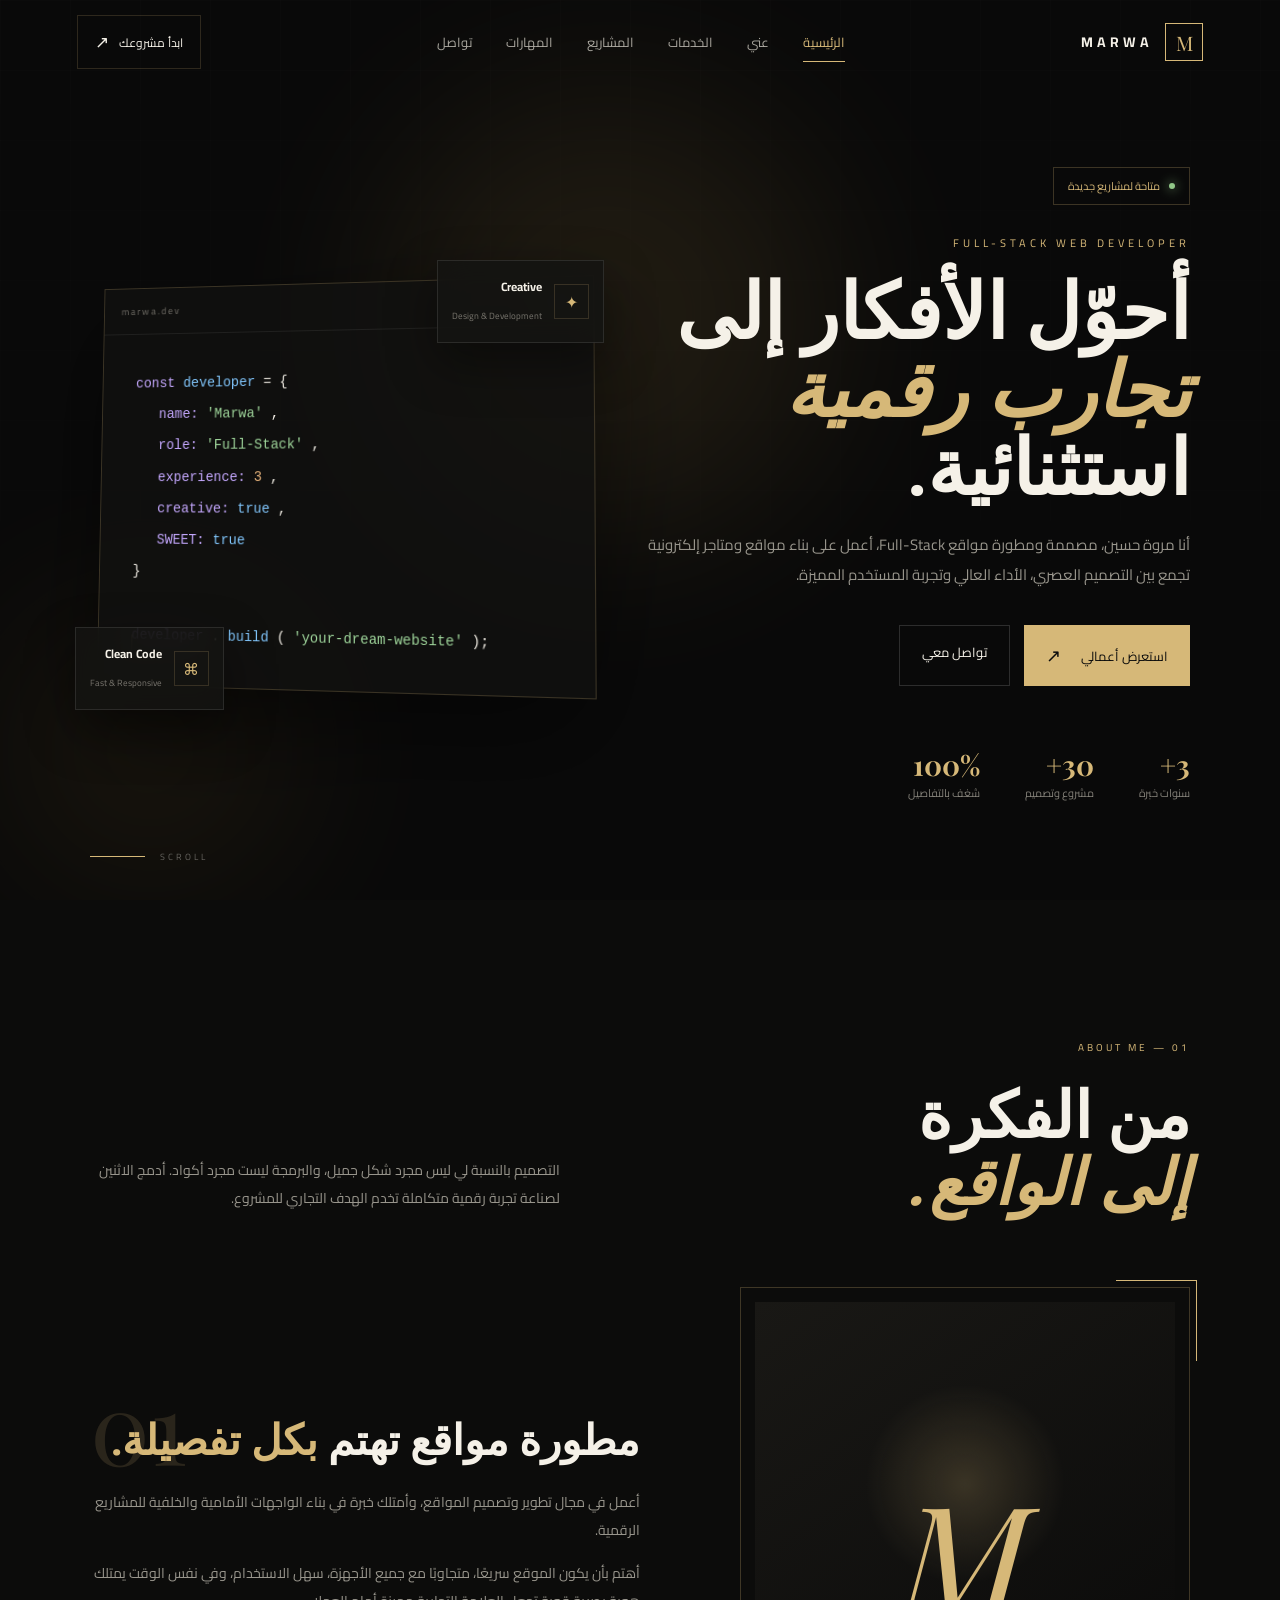
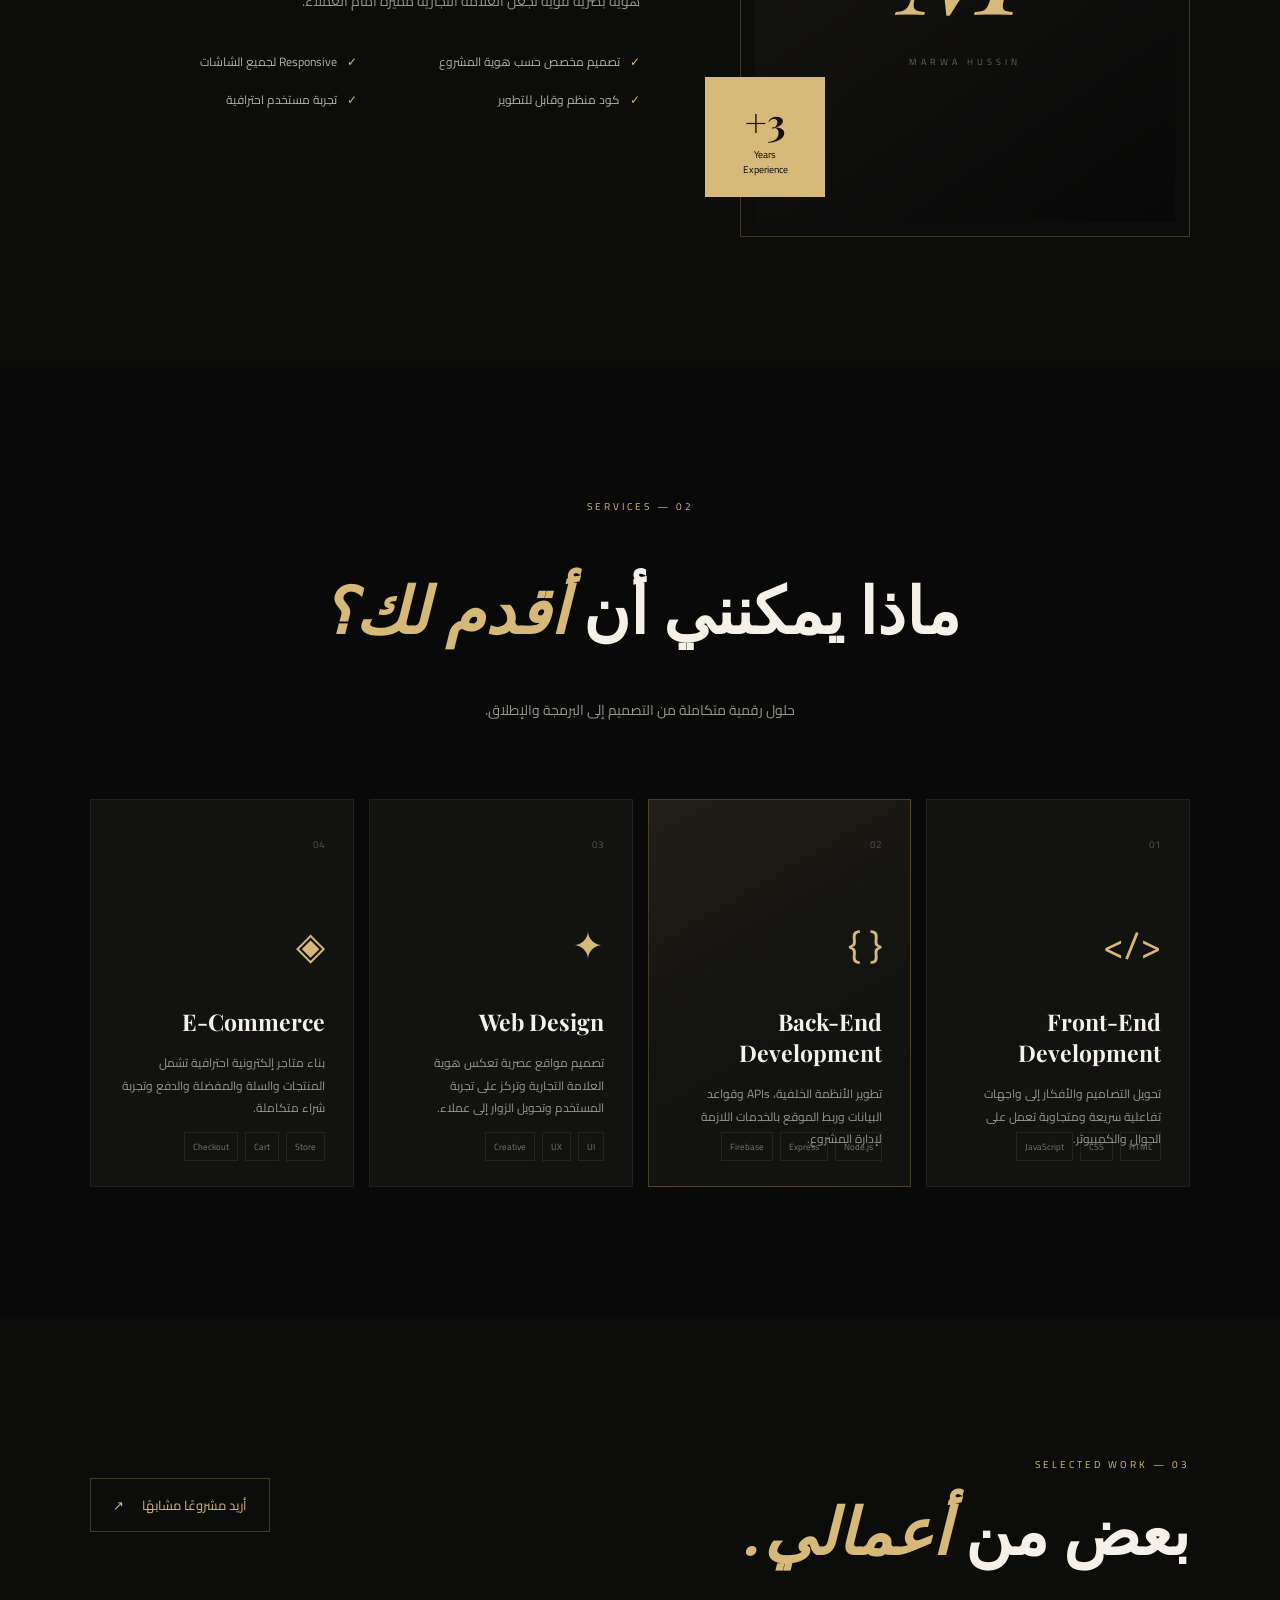
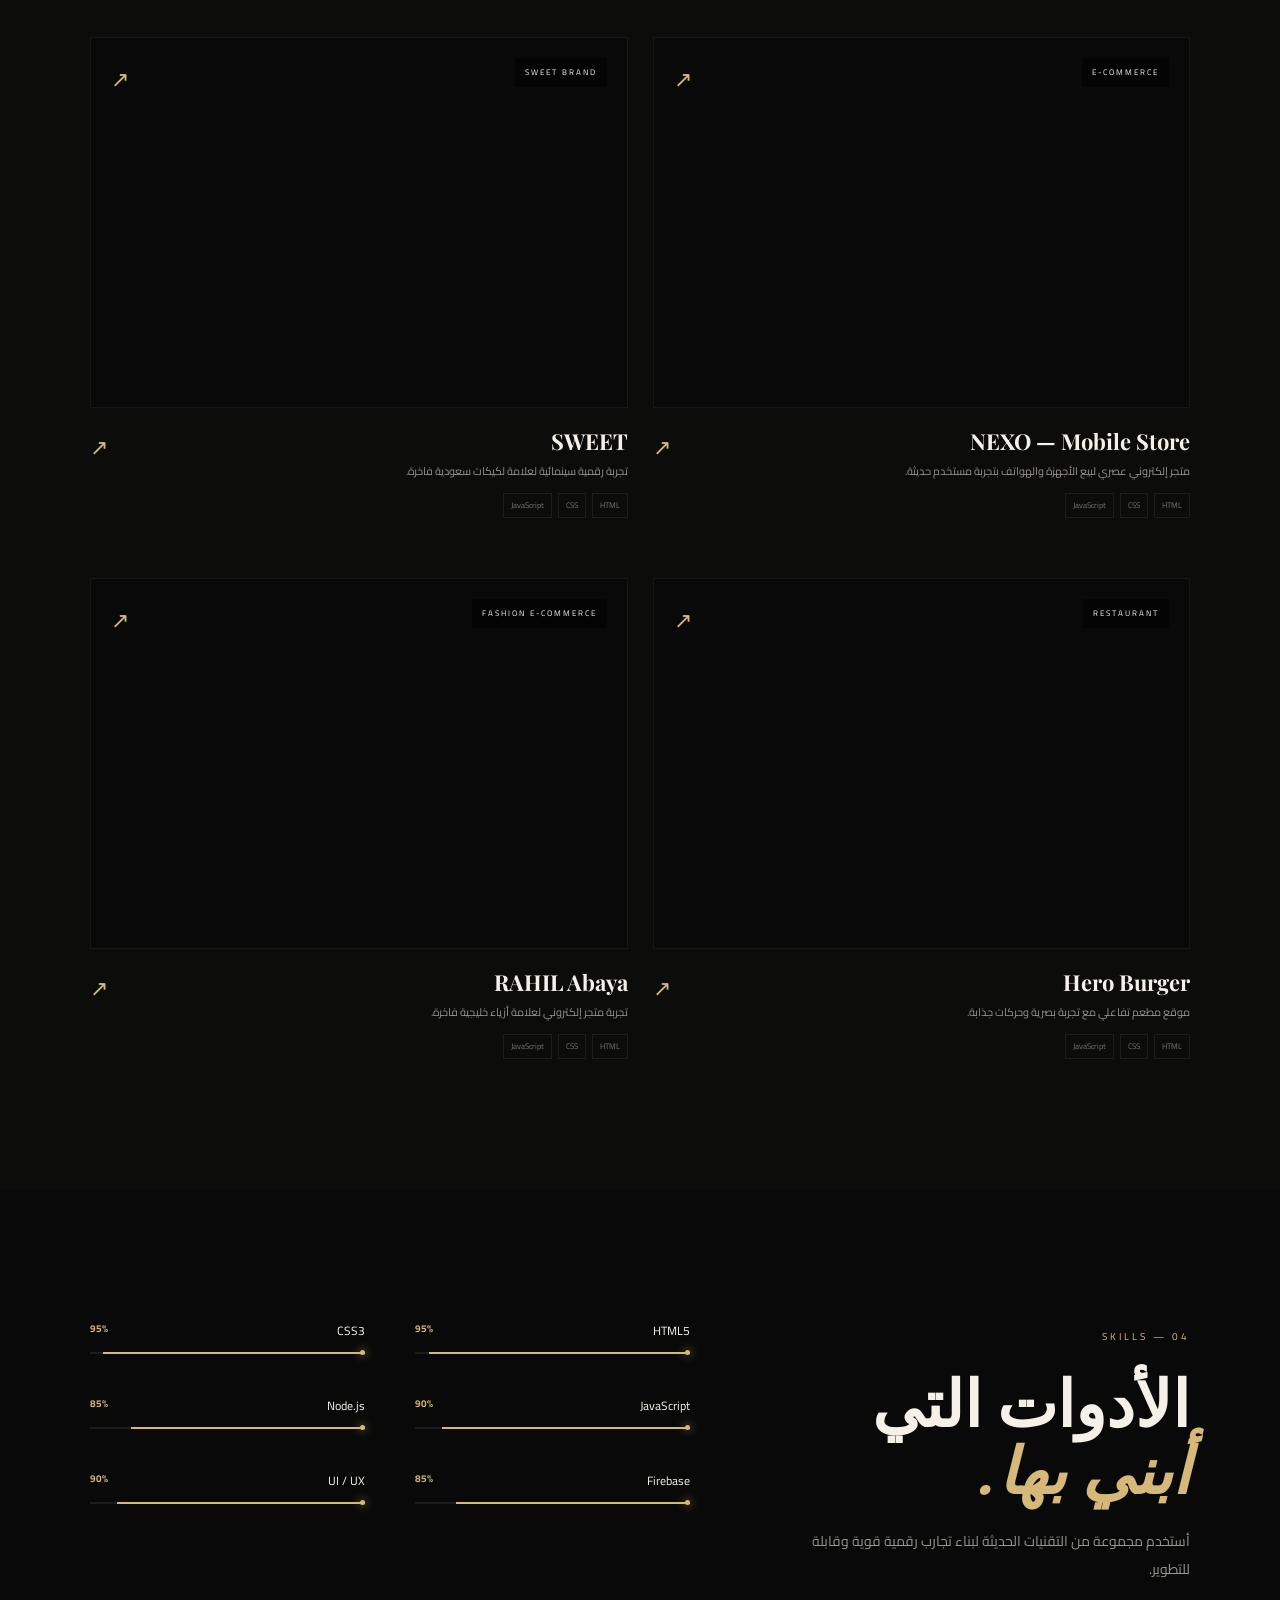
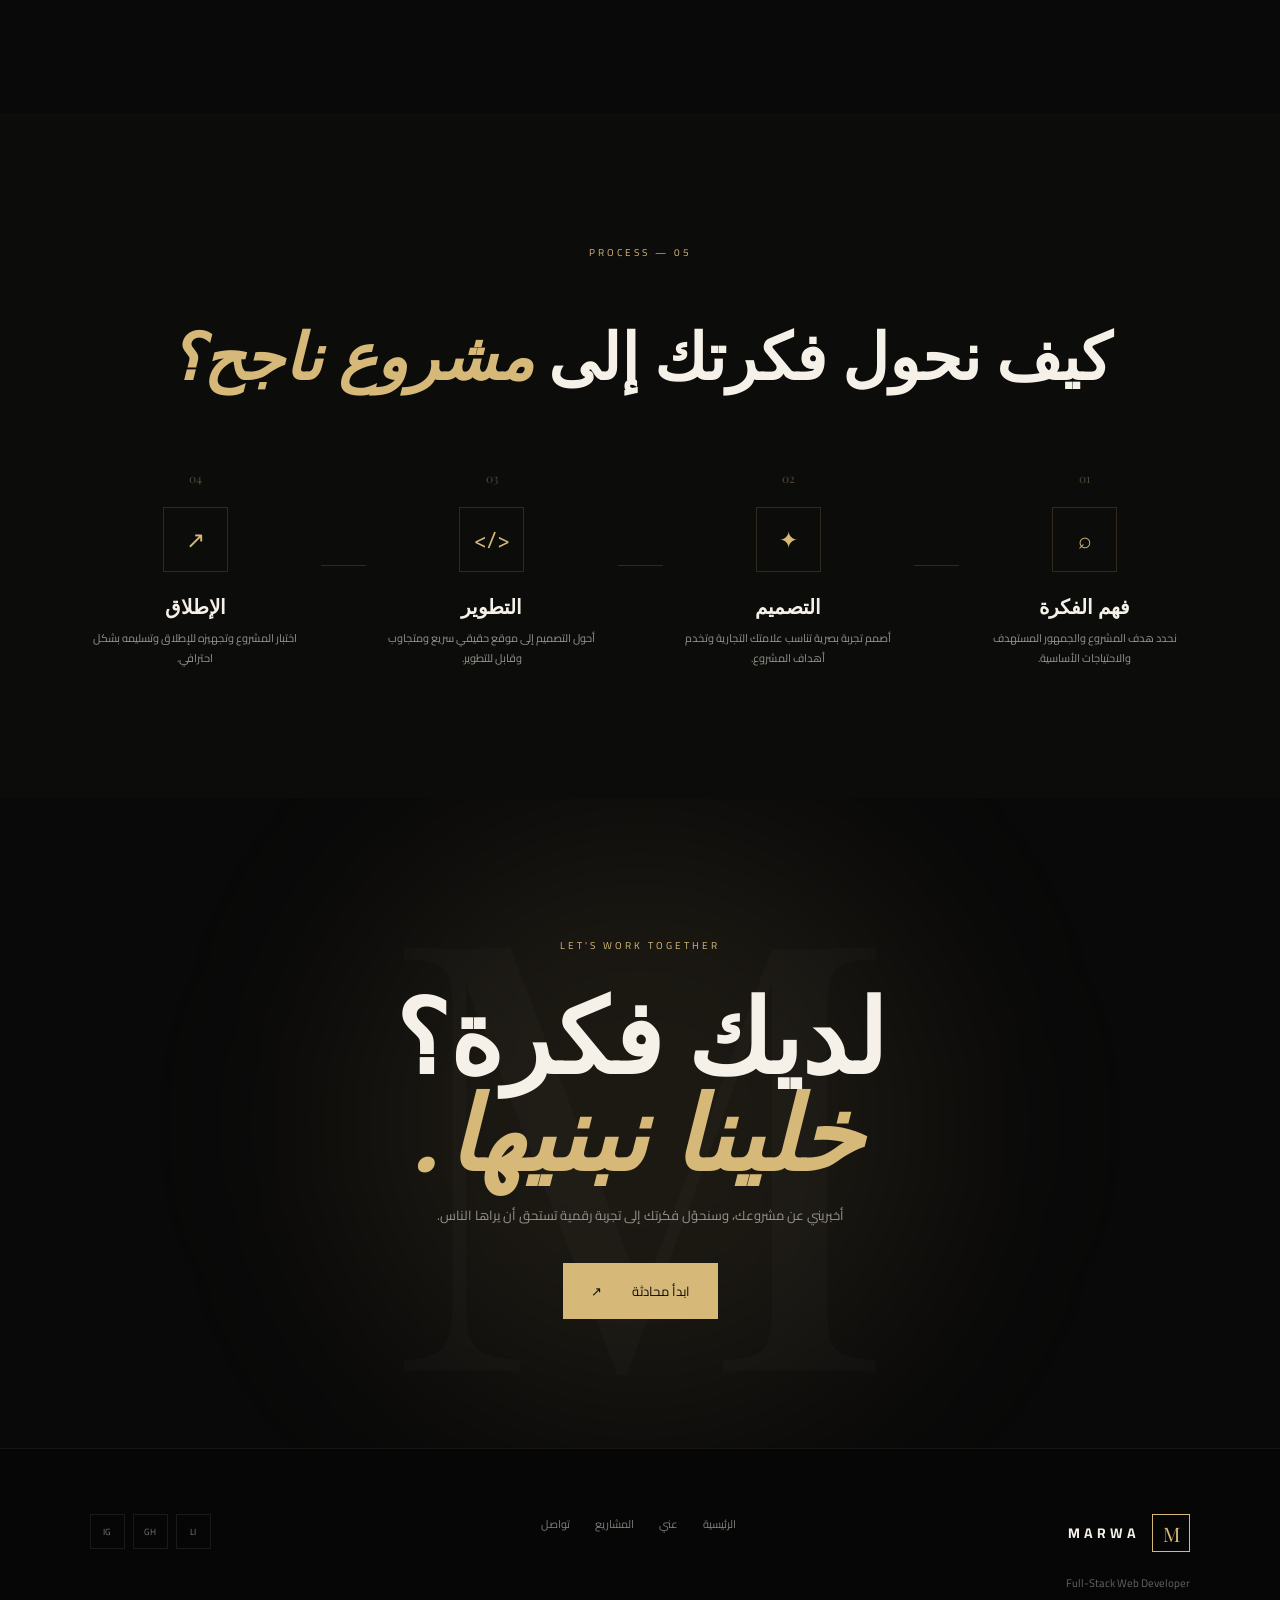
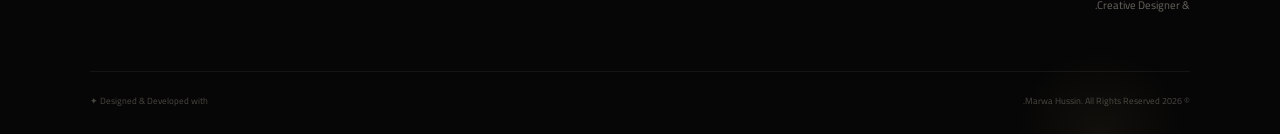
==== commit 792f4e08: "Add files via upload" ====
--- a/index.html
+++ b/index.html
@@ -993,6 +993,7 @@
                             playsinline
                             webkit-playsinline
                             preload="metadata"
+                            disablepictureinpicture controlslist="nodownload nofullscreen noremoteplayback"
                             aria-label="NEXO Mobile Store preview"
                         >
 
@@ -1086,6 +1087,7 @@
                             playsinline
                             webkit-playsinline
                             preload="metadata"
+                            disablepictureinpicture controlslist="nodownload nofullscreen noremoteplayback"
                             aria-label="SWEET website preview"
                         >
 
@@ -1178,6 +1180,7 @@
                             playsinline
                             webkit-playsinline
                             preload="metadata"
+                            disablepictureinpicture controlslist="nodownload nofullscreen noremoteplayback"
                             aria-label="Hero Burger website preview"
                         >
 
@@ -1270,6 +1273,7 @@
                             playsinline
                             webkit-playsinline
                             preload="metadata"
+                            disablepictureinpicture controlslist="nodownload nofullscreen noremoteplayback"
                             aria-label="RAHIL Abaya website preview"
                         >
 
--- a/style.css
+++ b/style.css
@@ -2,64 +2,49 @@
    RESET
 ========================================= */
 
-*,
-*::before,
-*::after {
+* {
     margin: 0;
     padding: 0;
     box-sizing: border-box;
 }
-
 html {
     width: 100%;
     max-width: 100%;
-    min-width: 0;
+    min-width: 100%;
     overflow-x: hidden;
     scroll-behavior: smooth;
-    -webkit-text-size-adjust: 100%;
 }
 
 body {
     width: 100%;
     max-width: 100%;
-    min-width: 0;
+    min-width: 100%;
     margin: 0;
     padding: 0;
 
     background: #090909;
     color: #f5f1e8;
-
     font-family: "Cairo", sans-serif;
 
     overflow-x: hidden;
     position: relative;
-
-    -webkit-font-smoothing: antialiased;
-    -moz-osx-font-smoothing: grayscale;
 }
 
 main {
     width: 100%;
     max-width: 100%;
     min-width: 0;
+
+    overflow-x: clip;
     position: relative;
-    overflow-x: hidden;
-}
-
-img,
-video {
-    max-width: 100%;
-}
-
+}
 a {
     text-decoration: none;
     color: inherit;
-    -webkit-tap-highlight-color: transparent;
 }
 
 button {
     font-family: inherit;
-    -webkit-tap-highlight-color: transparent;
 }
 
 ::selection {
@@ -90,35 +75,20 @@
 
 .loader {
     position: fixed;
-    top: 0;
-    right: 0;
-    bottom: 0;
-    left: 0;
-
+    inset: 0;
     background: #090909;
-
     z-index: 9999;
-
     display: flex;
     align-items: center;
     justify-content: center;
     flex-direction: column;
-
     gap: 25px;
-
-    transition:
-        opacity 0.8s ease,
-        visibility 0.8s ease;
-
-    -webkit-transition:
-        opacity 0.8s ease,
-        visibility 0.8s ease;
+    transition: 0.8s ease;
 }
 
 .loader.hide {
     opacity: 0;
     visibility: hidden;
-    pointer-events: none;
 }
 
 .loader-logo {
@@ -130,9 +100,7 @@
 .loader-line {
     width: 180px;
     height: 1px;
-
     background: rgba(255,255,255,0.1);
-
     overflow: hidden;
 }
 
@@ -140,11 +108,8 @@
     display: block;
     height: 100%;
     width: 0;
-
     background: var(--gold);
-
     animation: loader 1.5s forwards;
-    -webkit-animation: loader 1.5s forwards;
 }
 
 @keyframes loader {
@@ -153,12 +118,6 @@
     }
 }
 
-@-webkit-keyframes loader {
-    to {
-        width: 100%;
-    }
-}
-
 
 /* =========================================
    NAVBAR
@@ -166,39 +125,22 @@
 
 .navbar {
     position: fixed;
-
     top: 0;
     right: 0;
     left: 0;
-
-    width: 100%;
     height: 85px;
-
     padding: 0 6%;
-
     display: flex;
     align-items: center;
     justify-content: space-between;
-
     z-index: 1000;
-
     border-bottom: 1px solid transparent;
-
-    transition:
-        background 0.4s ease,
-        border-color 0.4s ease;
-
-    -webkit-transition:
-        background 0.4s ease,
-        border-color 0.4s ease;
+    transition: 0.4s ease;
 }
 
 .navbar.scrolled {
     background: rgba(9,9,9,0.88);
-
-    -webkit-backdrop-filter: blur(20px);
     backdrop-filter: blur(20px);
-
     border-color: rgba(255,255,255,0.07);
 }
 
@@ -206,21 +148,15 @@
     display: flex;
     align-items: center;
     gap: 12px;
-
-    flex-shrink: 0;
 }
 
 .logo-mark {
     width: 38px;
     height: 38px;
-
     border: 1px solid var(--gold);
-
     display: grid;
     place-items: center;
-
-    color: var(--gold);
-
+    color: var(--gold);
     font-family: "Playfair Display", serif;
     font-size: 20px;
 }
@@ -240,31 +176,19 @@
 .nav-links a {
     color: #aaa79f;
     font-size: 13px;
-
-    transition:
-        color 0.3s ease;
-
-    -webkit-transition:
-        color 0.3s ease;
-
+    transition: 0.3s;
     position: relative;
 }
 
 .nav-links a::after {
     content: "";
-
     position: absolute;
-
     right: 0;
     bottom: -8px;
-
     width: 0;
     height: 1px;
-
     background: var(--gold);
-
-    transition: width 0.3s ease;
-    -webkit-transition: width 0.3s ease;
+    transition: 0.3s;
 }
 
 .nav-links a:hover,
@@ -279,22 +203,12 @@
 
 .nav-contact {
     border: 1px solid var(--border);
-
     padding: 10px 17px;
-
     font-size: 12px;
-
     display: flex;
     align-items: center;
     gap: 10px;
-
-    transition:
-        background 0.3s ease,
-        color 0.3s ease;
-
-    -webkit-transition:
-        background 0.3s ease,
-        color 0.3s ease;
+    transition: 0.3s;
 }
 
 .nav-contact:hover {
@@ -308,24 +222,16 @@
 
 .menu-btn {
     display: none;
-
     border: 0;
     background: none;
-
     width: 35px;
-
     cursor: pointer;
-
-    padding: 0;
 }
 
 .menu-btn span {
     display: block;
-
     height: 1px;
-
     background: white;
-
     margin: 7px 0;
 }
 
@@ -336,36 +242,19 @@
 
 .mobile-menu {
     position: fixed;
-
-    top: 0;
-    right: 0;
-    bottom: 0;
-    left: 0;
-
-    width: 100%;
-    height: 100%;
-
+    inset: 0;
     background: #090909;
-
     z-index: 2000;
-
     display: flex;
     flex-direction: column;
-
     justify-content: center;
     align-items: center;
-
     gap: 30px;
-
-    -webkit-transform: translateX(100%);
     transform: translateX(100%);
-
-    transition: transform 0.5s ease;
-    -webkit-transition: -webkit-transform 0.5s ease;
+    transition: 0.5s ease;
 }
 
 .mobile-menu.open {
-    -webkit-transform: translateX(0);
     transform: translateX(0);
 }
 
@@ -379,18 +268,12 @@
 
 .mobile-close {
     position: absolute;
-
     top: 25px;
     left: 25px;
-
     background: none;
     border: 0;
-
     color: white;
-
     font-size: 40px;
-
-    cursor: pointer;
 }
 
 
@@ -400,81 +283,37 @@
 
 .hero {
     min-height: 100vh;
-
     padding: 150px 7% 80px;
-
     display: grid;
-
-    grid-template-columns:
-        minmax(0, 1.05fr)
-        minmax(0, 0.95fr);
-
-    align-items: center;
-
+    grid-template-columns: 1.05fr 0.95fr;
+    align-items: center;
     gap: 50px;
-
     position: relative;
-
     overflow: hidden;
 }
 
 .hero-grid {
     position: absolute;
-
-    top: 0;
-    right: 0;
-    bottom: 0;
-    left: 0;
-
+    inset: 0;
     opacity: 0.18;
-
     background-image:
-        linear-gradient(
-            rgba(255,255,255,0.05) 1px,
-            transparent 1px
-        ),
-        linear-gradient(
-            90deg,
-            rgba(255,255,255,0.05) 1px,
-            transparent 1px
-        );
-
+        linear-gradient(rgba(255,255,255,0.05) 1px, transparent 1px),
+        linear-gradient(90deg, rgba(255,255,255,0.05) 1px, transparent 1px);
     background-size: 70px 70px;
-
-    -webkit-mask-image:
-        linear-gradient(
-            to bottom,
-            black,
-            transparent
-        );
-
-    mask-image:
-        linear-gradient(
-            to bottom,
-            black,
-            transparent
-        );
+    mask-image: linear-gradient(to bottom, black, transparent);
 }
 
 .hero-orb {
     position: absolute;
-
     border-radius: 50%;
-
     filter: blur(90px);
-    -webkit-filter: blur(90px);
-
     opacity: 0.12;
-
-    pointer-events: none;
 }
 
 .orb-one {
     width: 450px;
     height: 450px;
-
     background: #b9944c;
-
     top: 10%;
     right: 35%;
 }
@@ -482,9 +321,7 @@
 .orb-two {
     width: 300px;
     height: 300px;
-
     background: #8a6a32;
-
     bottom: 0;
     left: 0;
 }
@@ -492,61 +329,40 @@
 .hero-content {
     position: relative;
     z-index: 2;
-
-    min-width: 0;
 }
 
 .hero-tag {
     width: fit-content;
-    max-width: 100%;
-
     border: 1px solid rgba(214,184,120,0.25);
-
     padding: 8px 14px;
-
     font-size: 11px;
     color: var(--gold);
-
-    display: flex;
-    align-items: center;
-
+    display: flex;
+    align-items: center;
     gap: 9px;
-
     margin-bottom: 28px;
 }
 
 .status-dot {
     width: 6px;
     height: 6px;
-
-    flex: 0 0 6px;
-
     background: #91c788;
-
     border-radius: 50%;
-
     box-shadow: 0 0 12px #91c788;
 }
 
 .hero-small {
     color: var(--gold);
-
     letter-spacing: 4px;
-
     font-size: 11px;
-
     margin-bottom: 15px;
 }
 
 .hero h1 {
     font-family: "Playfair Display", serif;
-
     font-size: clamp(50px, 6vw, 92px);
-
     line-height: 1.02;
-
     font-weight: 600;
-
     max-width: 850px;
 }
 
@@ -558,62 +374,36 @@
 
 .hero-description {
     color: var(--muted);
-
     max-width: 600px;
-
     line-height: 2;
-
     font-size: 15px;
-
     margin-top: 28px;
 }
 
 .hero-actions {
     display: flex;
-
     gap: 14px;
-
     margin-top: 35px;
-
-    flex-wrap: wrap;
 }
 
 .primary-btn,
 .secondary-btn,
 .outline-btn {
     padding: 14px 22px;
-
     font-size: 13px;
-
-    transition:
-        transform 0.3s ease,
-        background 0.3s ease,
-        color 0.3s ease,
-        border-color 0.3s ease;
-
-    -webkit-transition:
-        -webkit-transform 0.3s ease,
-        background 0.3s ease,
-        color 0.3s ease,
-        border-color 0.3s ease;
+    transition: 0.3s;
 }
 
 .primary-btn {
     background: var(--gold);
-
     color: #0c0c0c;
-
-    display: flex;
-
+    display: flex;
     gap: 20px;
-
     align-items: center;
 }
 
 .primary-btn:hover {
     background: var(--gold-light);
-
-    -webkit-transform: translateY(-3px);
     transform: translateY(-3px);
 }
 
@@ -632,12 +422,8 @@
 
 .hero-stats {
     display: flex;
-
     gap: 45px;
-
     margin-top: 60px;
-
-    flex-wrap: wrap;
 }
 
 .stat {
@@ -647,15 +433,12 @@
 
 .stat strong {
     font-family: "Playfair Display", serif;
-
-    color: var(--gold);
-
+    color: var(--gold);
     font-size: 28px;
 }
 
 .stat span {
     color: #85827a;
-
     font-size: 11px;
 }
 
@@ -666,55 +449,29 @@
 
 .hero-visual {
     position: relative;
-
     height: 570px;
-
-    display: flex;
-
+    display: flex;
     align-items: center;
     justify-content: center;
-
-    min-width: 0;
 }
 
 .code-window {
     width: min(500px, 100%);
-
     min-height: 370px;
-
     background: rgba(17,17,15,0.8);
-
     border: 1px solid rgba(214,184,120,0.22);
-
-    box-shadow:
-        0 40px 100px rgba(0,0,0,0.5);
-
-    -webkit-transform:
-        perspective(1000px)
-        rotateY(-8deg)
-        rotateX(3deg);
-
-    transform:
-        perspective(1000px)
-        rotateY(-8deg)
-        rotateX(3deg);
-
+    box-shadow: 0 40px 100px rgba(0,0,0,0.5);
+    transform: perspective(1000px) rotateY(-8deg) rotateX(3deg);
     position: relative;
-
     overflow: hidden;
 }
 
 .window-header {
     height: 48px;
-
     border-bottom: 1px solid rgba(255,255,255,0.07);
-
-    display: flex;
-
-    align-items: center;
-
+    display: flex;
+    align-items: center;
     justify-content: space-between;
-
     padding: 0 18px;
 }
 
@@ -726,34 +483,23 @@
 .window-dots span {
     width: 7px;
     height: 7px;
-
     border-radius: 50%;
-
     background: #4e4c46;
 }
 
 .window-title {
     font-size: 10px;
-
     color: #6f6c65;
-
     letter-spacing: 2px;
 }
 
 .code-content {
     padding: 35px;
-
     direction: ltr;
-
     text-align: left;
-
     font-family: monospace;
-
     font-size: 14px;
-
     line-height: 2.3;
-
-    white-space: normal;
 }
 
 .indent {
@@ -778,17 +524,12 @@
 
 .code-cursor {
     position: absolute;
-
     width: 1px;
     height: 17px;
-
     background: var(--gold);
-
     left: 35px;
     bottom: 34px;
-
     animation: blink 1s infinite;
-    -webkit-animation: blink 1s infinite;
 }
 
 @keyframes blink {
@@ -797,34 +538,16 @@
     }
 }
 
-@-webkit-keyframes blink {
-    50% {
-        opacity: 0;
-    }
-}
-
 .floating-card {
     position: absolute;
-
     background: rgba(20,20,18,0.85);
-
-    -webkit-backdrop-filter: blur(15px);
     backdrop-filter: blur(15px);
-
     border: 1px solid rgba(255,255,255,0.1);
-
     padding: 14px;
-
-    display: flex;
-
-    align-items: center;
-
+    display: flex;
+    align-items: center;
     gap: 12px;
-
-    box-shadow:
-        0 20px 50px rgba(0,0,0,0.4);
-
-    z-index: 5;
+    box-shadow: 0 20px 50px rgba(0,0,0,0.4);
 }
 
 .floating-card strong {
@@ -840,15 +563,10 @@
 .mini-icon {
     width: 35px;
     height: 35px;
-
     display: grid;
     place-items: center;
-
     border: 1px solid var(--border);
-
-    color: var(--gold);
-
-    flex: 0 0 35px;
+    color: var(--gold);
 }
 
 .card-top {
@@ -863,27 +581,19 @@
 
 .scroll-indicator {
     position: absolute;
-
     bottom: 35px;
     left: 7%;
-
-    display: flex;
-
-    align-items: center;
-
+    display: flex;
+    align-items: center;
     gap: 15px;
-
     color: #65635e;
-
     font-size: 9px;
-
     letter-spacing: 3px;
 }
 
 .scroll-line {
     width: 55px;
     height: 1px;
-
     background: var(--gold);
 }
 
@@ -893,63 +603,42 @@
 ========================================= */
 
 .section {
-    width: 100%;
-    max-width: 100%;
-
     padding: 130px 7%;
-
     position: relative;
-
-    overflow: hidden;
 }
 
 .section-heading {
     display: flex;
-
     justify-content: space-between;
-
     align-items: end;
-
     gap: 40px;
-
     margin-bottom: 75px;
-
-    min-width: 0;
 }
 
 .eyebrow {
     color: var(--gold);
-
     font-size: 10px;
-
     letter-spacing: 3px;
 }
 
 .section-heading h2,
 .skills-intro h2 {
     font-family: "Playfair Display", serif;
-
     font-size: clamp(40px, 5vw, 70px);
-
     line-height: 1.05;
-
     margin-top: 18px;
 }
 
 .section-heading h2 span,
 .skills-intro h2 span {
     color: var(--gold);
-
     font-style: italic;
 }
 
 .section-heading > p {
     max-width: 470px;
-
     color: var(--muted);
-
     line-height: 2;
-
     font-size: 14px;
 }
 
@@ -964,46 +653,30 @@
 
 .about-grid {
     display: grid;
-
-    grid-template-columns:
-        minmax(0, 0.9fr)
-        minmax(0, 1.1fr);
-
+    grid-template-columns: 0.9fr 1.1fr;
     gap: 100px;
-
     align-items: center;
 }
 
 .about-image {
     position: relative;
-
-    min-width: 0;
 }
 
 .image-frame {
     aspect-ratio: 0.82;
-
     max-width: 460px;
-
     border: 1px solid rgba(214,184,120,0.25);
-
     padding: 14px;
-
     position: relative;
 }
 
 .image-frame::before {
     content: "";
-
     position: absolute;
-
     width: 80px;
     height: 80px;
-
     border-top: 1px solid var(--gold);
-
     border-right: 1px solid var(--gold);
-
     top: -8px;
     right: -8px;
 }
@@ -1011,110 +684,70 @@
 .image-placeholder {
     width: 100%;
     height: 100%;
-
     background:
-        radial-gradient(
-            circle at 50% 35%,
-            rgba(214,184,120,0.2),
-            transparent 25%
-        ),
-        linear-gradient(
-            145deg,
-            #191815,
-            #080808
-        );
-
-    display: flex;
-
+        radial-gradient(circle at 50% 35%, rgba(214,184,120,0.2), transparent 25%),
+        linear-gradient(145deg, #191815, #080808);
+    display: flex;
     flex-direction: column;
-
-    align-items: center;
-
+    align-items: center;
     justify-content: center;
 }
 
 .image-placeholder span {
     font-family: "Playfair Display", serif;
-
-    color: var(--gold);
-
+    color: var(--gold);
     font-size: 150px;
-
     font-style: italic;
 }
 
 .image-placeholder small {
     color: #66635d;
-
     letter-spacing: 4px;
-
     font-size: 9px;
 }
 
 .experience-badge {
     position: absolute;
-
     left: -35px;
     bottom: 40px;
-
     width: 120px;
     height: 120px;
-
     background: var(--gold);
-
     color: #10100f;
-
-    display: flex;
-
+    display: flex;
     flex-direction: column;
-
     justify-content: center;
-
     align-items: center;
 }
 
 .experience-badge strong {
     font-family: "Playfair Display", serif;
-
     font-size: 38px;
 }
 
 .experience-badge span {
     font-size: 10px;
-
     text-align: center;
-
     line-height: 1.5;
 }
 
 .about-text {
     position: relative;
-
-    min-width: 0;
 }
 
 .about-number {
     color: rgba(214,184,120,0.15);
-
     font-family: "Playfair Display", serif;
-
     font-size: 100px;
-
     position: absolute;
-
     top: -55px;
     left: 0;
-
-    pointer-events: none;
 }
 
 .about-text h3 {
     font-family: "Playfair Display", serif;
-
     font-size: 42px;
-
     line-height: 1.2;
-
     margin-bottom: 25px;
 }
 
@@ -1124,35 +757,26 @@
 
 .about-text p {
     color: var(--muted);
-
     line-height: 2;
-
     font-size: 14px;
-
     max-width: 650px;
-
     margin-bottom: 15px;
 }
 
 .about-list {
     display: grid;
-
     grid-template-columns: 1fr 1fr;
-
     gap: 15px;
-
     margin-top: 35px;
 }
 
 .about-list div {
     font-size: 12px;
-
     color: #b4b0a8;
 }
 
 .about-list span {
     color: var(--gold);
-
     margin-left: 7px;
 }
 
@@ -1163,11 +787,8 @@
 
 .center {
     display: flex;
-
     flex-direction: column;
-
-    align-items: center;
-
+    align-items: center;
     text-align: center;
 }
 
@@ -1177,104 +798,66 @@
 
 .services-grid {
     display: grid;
-
-    grid-template-columns:
-        repeat(4, minmax(0, 1fr));
-
+    grid-template-columns: repeat(4, 1fr);
     gap: 15px;
 }
 
 .service-card {
     background: var(--card);
-
     border: 1px solid rgba(255,255,255,0.06);
-
     padding: 35px 28px;
-
     min-height: 360px;
-
     position: relative;
-
-    transition:
-        transform 0.4s ease,
-        border-color 0.4s ease;
-
-    -webkit-transition:
-        -webkit-transform 0.4s ease,
-        border-color 0.4s ease;
+    transition: 0.4s;
 }
 
 .service-card:hover {
-    -webkit-transform: translateY(-10px);
     transform: translateY(-10px);
-
     border-color: var(--border);
 }
 
 .service-card.featured {
     border-color: rgba(214,184,120,0.25);
-
     background:
-        linear-gradient(
-            150deg,
-            rgba(214,184,120,0.08),
-            transparent 60%
-        ),
+        linear-gradient(150deg, rgba(214,184,120,0.08), transparent 60%),
         var(--card);
 }
 
 .service-number {
     color: #54514a;
-
     font-size: 10px;
 }
 
 .service-icon {
     color: var(--gold);
-
     font-size: 38px;
-
     margin: 55px 0 25px;
 }
 
 .service-card h3 {
     font-family: "Playfair Display", serif;
-
     font-size: 23px;
-
     margin-bottom: 15px;
 }
 
 .service-card p {
     color: var(--muted);
-
     font-size: 12px;
-
     line-height: 1.9;
 }
 
 .service-tags {
     position: absolute;
-
     bottom: 25px;
-
-    left: 28px;
-    right: 28px;
-
-    display: flex;
-
+    display: flex;
     gap: 7px;
-
     flex-wrap: wrap;
 }
 
 .service-tags span {
     color: #77746d;
-
     font-size: 9px;
-
     border: 1px solid rgba(255,255,255,0.07);
-
     padding: 5px 8px;
 }
 
@@ -1293,7 +876,6 @@
 
 .outline-btn {
     border: 1px solid rgba(214,184,120,0.25);
-
     color: var(--gold);
 }
 
@@ -1308,1427 +890,869 @@
 
 .projects-grid {
     display: grid;
-
-    grid-template-columns:
-        repeat(2, minmax(0, 1fr));
-
+    grid-template-columns: repeat(2, 1fr);
     gap: 60px 25px;
-
-    min-width: 0;
 }
 
 .project-card {
     cursor: pointer;
-
-    min-width: 0;
 }
 
 .project-image {
-    width: 100%;
-
     aspect-ratio: 1.45;
-
     position: relative;
-
     overflow: hidden;
-
     border: 1px solid rgba(255,255,255,0.06);
-
-    transition:
-        border-color 0.5s ease;
-
-    -webkit-transition:
-        border-color 0.5s ease;
-
-    background: #090909;
+    transition: 0.5s;
 }
 
 .project-card:hover .project-image {
     border-color: rgba(214,184,120,0.3);
 }
 
-
-/* =========================================
-   PROJECT VIDEO
-========================================= */
+.project-overlay {
+    position: absolute;
+    inset: 0;
+    z-index: 3;
+    padding: 20px;
+    display: flex;
+    justify-content: space-between;
+    align-items: flex-start;
+}
+
+.project-category {
+    background: rgba(0,0,0,0.5);
+    backdrop-filter: blur(10px);
+    padding: 7px 10px;
+    font-size: 8px;
+    letter-spacing: 2px;
+}
+
+.project-link {
+    width: 42px;
+    height: 42px;
+    border: 1px solid rgba(255,255,255,0.3);
+    display: grid;
+    place-items: center;
+    font-size: 18px;
+    transition: 0.3s;
+}
+
+.project-link:hover {
+    background: var(--gold);
+    color: #111;
+    border-color: var(--gold);
+}
+
+.mockup-content {
+    position: absolute;
+    inset: 0;
+    background:
+        radial-gradient(circle at 75% 50%, rgba(124,180,255,0.2), transparent 25%),
+        linear-gradient(120deg,#10141c,#07090d);
+    padding: 45px;
+}
+
+.mockup-nav {
+    display: flex;
+    justify-content: space-between;
+    color: #777;
+    font-size: 10px;
+}
+
+.mockup-nav strong {
+    color: white;
+    font-size: 20px;
+    letter-spacing: 3px;
+}
+
+.mockup-title {
+    position: absolute;
+    left: 45px;
+    bottom: 55px;
+    font-size: 38px;
+    line-height: 1;
+    font-weight: 700;
+}
+
+.mockup-title span {
+    color: #91baff;
+    font-weight: 300;
+}
+
+.mockup-product {
+    position: absolute;
+    right: 17%;
+    top: 30%;
+    width: 180px;
+    height: 180px;
+    border-radius: 50%;
+    border: 1px solid rgba(150,190,255,0.3);
+    display: grid;
+    place-items: center;
+}
+
+.product-circle {
+    width: 120px;
+    height: 120px;
+    border-radius: 30px;
+    background: linear-gradient(145deg,#232c3a,#090c11);
+    display: grid;
+    place-items: center;
+    font-size: 45px;
+    font-weight: 800;
+    box-shadow: 0 30px 70px #000;
+}
+
+
+/* PROJECT 2 */
+
+.project-two {
+    background:
+        radial-gradient(circle at 50% 45%, rgba(205,148,85,0.22), transparent 35%),
+        linear-gradient(145deg,#241b14,#090807);
+}
+
+.coffee-mockup {
+    height: 100%;
+    display: flex;
+    align-items: center;
+    justify-content: center;
+    flex-direction: column;
+    gap: 15px;
+}
+
+.coffee-logo {
+    font-family: "Playfair Display", serif;
+    font-size: 32px;
+    letter-spacing: 5px;
+    color: #e2c18e;
+}
+
+.coffee-cup {
+    width: 150px;
+    height: 150px;
+    border-radius: 50%;
+    background: radial-gradient(circle,#493526,#1a100a 60%,#0c0805);
+    display: grid;
+    place-items: center;
+    font-size: 65px;
+    box-shadow: 0 30px 60px #000;
+}
+
+.coffee-mockup > span {
+    color: #8d7358;
+    font-size: 8px;
+    letter-spacing: 4px;
+}
+
+
+/* PROJECT 3 */
+
+.project-three {
+    background:
+        radial-gradient(circle at 70% 50%, rgba(255,190,70,0.25), transparent 35%),
+        linear-gradient(145deg,#241b0e,#090807);
+}
+
+.burger-mockup {
+    height: 100%;
+    display: flex;
+    flex-direction: column;
+    justify-content: center;
+    align-items: center;
+}
+
+.burger-title {
+    font-weight: 800;
+    font-size: 38px;
+    letter-spacing: 4px;
+}
+
+.burger-title span {
+    color: #e4aa47;
+}
+
+.burger-shape {
+    font-size: 100px;
+    filter: drop-shadow(0 25px 20px rgba(0,0,0,.7));
+    margin: 10px;
+}
+
+.burger-mockup button {
+    background: #e4aa47;
+    border: none;
+    padding: 10px 25px;
+    font-size: 9px;
+    font-weight: bold;
+}
+
+
+/* PROJECT 4 */
+
+.project-four {
+    background:
+        radial-gradient(circle at 50% 50%, rgba(210,185,135,0.12), transparent 30%),
+        linear-gradient(145deg,#1d1b18,#080808);
+}
+
+.abaya-mockup {
+    height: 100%;
+    display: flex;
+    flex-direction: column;
+    align-items: center;
+    justify-content: center;
+}
+
+.abaya-mockup > span {
+    font-family: "Playfair Display", serif;
+    letter-spacing: 8px;
+    font-size: 30px;
+    color: #d9c9a9;
+}
+
+.abaya-mockup small {
+    letter-spacing: 5px;
+    color: #777;
+}
+
+.abaya-shape {
+    width: 110px;
+    height: 160px;
+    margin-top: 20px;
+    background: linear-gradient(90deg,#050505,#282725,#050505);
+    clip-path: polygon(30% 0,70% 0,85% 100%,15% 100%);
+    opacity: .8;
+}
+
+.project-info {
+    padding-top: 18px;
+    display: flex;
+    justify-content: space-between;
+    align-items: start;
+}
+
+.project-info h3 {
+    font-family: "Playfair Display", serif;
+    font-size: 22px;
+}
+
+.project-info p {
+    color: var(--muted);
+    font-size: 11px;
+    margin-top: 5px;
+}
+
+.project-arrow {
+    color: var(--gold);
+    font-size: 22px;
+}
+
+
+/* =========================================
+   SKILLS
+========================================= */
+
+.skills {
+    display: grid;
+    grid-template-columns: 0.8fr 1.2fr;
+    gap: 100px;
+    align-items: start;
+        width: 100%;
+    max-width: 100%;
+    min-width: 0;
+    overflow: hidden;
+}
+
+.skills-intro p {
+    max-width: 450px;
+    color: var(--muted);
+    line-height: 2;
+    margin-top: 25px;
+    font-size: 14px;
+}
+
+.skills-container {
+    display: grid;
+    grid-template-columns: 1fr 1fr;
+    gap: 40px 50px;
+}
+
+.skill-top {
+    display: flex;
+    justify-content: space-between;
+    margin-bottom: 10px;
+}
+
+.skill-top span {
+    font-size: 12px;
+}
+
+.skill-top strong {
+    color: var(--gold);
+    font-size: 10px;
+}
+
+.skill-bar {
+    height: 2px;
+    background: rgba(255,255,255,0.08);
+}
+
+.skill-bar span {
+    display: block;
+    height: 100%;
+    background: var(--gold);
+    position: relative;
+}
+
+.skill-bar span::after {
+    content: "";
+    position: absolute;
+    width: 5px;
+    height: 5px;
+    background: var(--gold);
+    border-radius: 50%;
+    right: 0;
+    top: -2px;
+    box-shadow: 0 0 10px var(--gold);
+}
+
+
+/* =========================================
+   PROCESS
+========================================= */
+
+.process {
+    background: #0c0c0b;
+}
+
+.process-grid {
+    display: grid;
+    grid-template-columns: 1fr auto 1fr auto 1fr auto 1fr;
+    align-items: center;
+    gap: 20px;
+}
+
+.process-item {
+    text-align: center;
+    position: relative;
+}
+
+.process-number {
+    color: rgba(214,184,120,0.35);
+    font-family: "Playfair Display", serif;
+    font-size: 12px;
+}
+
+.process-icon {
+    width: 65px;
+    height: 65px;
+    margin: 15px auto 20px;
+    border: 1px solid var(--border);
+    color: var(--gold);
+    display: grid;
+    place-items: center;
+    font-size: 23px;
+}
+
+.process-item h3 {
+    font-family: "Playfair Display", serif;
+    font-size: 20px;
+}
+
+.process-item p {
+    color: var(--muted);
+    font-size: 11px;
+    line-height: 1.8;
+    margin-top: 10px;
+}
+
+.process-line {
+    width: 45px;
+    height: 1px;
+    background: var(--border);
+}
+
+
+/* =========================================
+   CTA
+========================================= */
+
+.cta {
+    min-height: 650px;
+    position: relative;
+    overflow: hidden;
+    display: grid;
+    place-items: center;
+    text-align: center;
+    padding: 100px 7%;
+}
+
+.cta-glow {
+    position: absolute;
+    width: 600px;
+    height: 600px;
+    border-radius: 50%;
+    background: rgba(214,184,120,0.09);
+    filter: blur(100px);
+}
+
+.cta-content {
+    position: relative;
+    z-index: 2;
+}
+
+.cta h2 {
+    font-family: "Playfair Display", serif;
+    font-size: clamp(55px, 8vw, 105px);
+    line-height: 0.95;
+    margin: 25px 0;
+}
+
+.cta h2 span {
+    color: var(--gold);
+    font-style: italic;
+}
+
+.cta p {
+    max-width: 550px;
+    margin: auto;
+    color: var(--muted);
+    line-height: 2;
+    font-size: 13px;
+}
+
+.cta-button {
+    margin: 35px auto 0;
+    width: fit-content;
+    background: var(--gold);
+    color: #0c0c0c;
+    padding: 16px 28px;
+    display: flex;
+    gap: 30px;
+    font-size: 13px;
+    transition: .3s;
+}
+
+.cta-button:hover {
+    transform: translateY(-5px);
+    background: var(--gold-light);
+}
+
+.cta-decoration {
+    position: absolute;
+    font-family: "Playfair Display", serif;
+    font-size: 600px;
+    color: rgba(255,255,255,0.015);
+    right: 50%;
+    top: 50%;
+    transform: translate(50%, -50%);
+}
+
+
+/* =========================================
+   FOOTER
+========================================= */
+
+footer {
+    background: #060606;
+    padding: 65px 7% 25px;
+    border-top: 1px solid rgba(255,255,255,0.06);
+}
+
+.footer-top {
+    display: flex;
+    justify-content: space-between;
+    align-items: start;
+    padding-bottom: 55px;
+}
+
+.footer-brand p {
+    color: #66635d;
+    font-size: 11px;
+    line-height: 2;
+    margin-top: 20px;
+}
+
+.footer-links {
+    display: flex;
+    gap: 25px;
+    color: #85817a;
+    font-size: 11px;
+}
+
+.footer-links a:hover {
+    color: var(--gold);
+}
+
+.footer-social {
+    display: flex;
+    gap: 8px;
+}
+
+.footer-social a {
+    width: 35px;
+    height: 35px;
+    border: 1px solid rgba(255,255,255,0.08);
+    display: grid;
+    place-items: center;
+    color: #777;
+    font-size: 9px;
+    transition: .3s;
+}
+
+.footer-social a:hover {
+    border-color: var(--gold);
+    color: var(--gold);
+}
+
+.footer-bottom {
+    border-top: 1px solid rgba(255,255,255,0.06);
+    padding-top: 20px;
+    display: flex;
+    justify-content: space-between;
+    color: #484640;
+    font-size: 9px;
+}
+
+
+/* =========================================
+   REVEAL ANIMATION
+========================================= */
+
+.reveal {
+    opacity: 0;
+    transform: translateY(35px);
+    transition: 1s ease;
+}
+
+.reveal.show {
+    opacity: 1;
+    transform: translateY(0);
+}
+
+
+/* =========================================
+   RESPONSIVE
+========================================= */
+
+@media (max-width: 1100px) {
+
+    .nav-links {
+        gap: 18px;
+    }
+
+    .services-grid {
+        grid-template-columns: 1fr 1fr;
+    }
+
+    .hero {
+        grid-template-columns: 1fr;
+        padding-top: 140px;
+    }
+
+    .hero-visual {
+        height: 500px;
+    }
+
+    .hero-content {
+        text-align: center;
+        display: flex;
+        flex-direction: column;
+        align-items: center;
+    }
+
+    .hero-description {
+        text-align: center;
+    }
+
+    .hero-tag {
+        margin-inline: auto;
+    }
+
+    .about-grid {
+        gap: 50px;
+    }
+
+    .skills {
+        gap: 50px;
+    }
+
+    .process-grid {
+        grid-template-columns: 1fr 1fr;
+        gap: 50px;
+    }
+
+    .process-line {
+        display: none;
+    }
+
+}
+
+
+@media (max-width: 800px) {
+    main {
+        width: 100%;
+        max-width: 100%;
+        overflow-x: hidden;
+    }
+
+    .navbar {
+        height: 70px;
+        padding: 0 5%;
+    }
+
+    .nav-links,
+    .nav-contact {
+        display: none;
+    }
+
+    .menu-btn {
+        display: block;
+    }
+
+    .hero {
+        padding: 120px 5% 80px;
+    }
+
+    .hero h1 {
+        font-size: clamp(45px, 12vw, 70px);
+    }
+
+    .hero-visual {
+        height: 420px;
+    }
+
+    .code-window {
+        transform: none;
+    }
+
+    .card-top {
+        right: -5px;
+    }
+
+    .card-bottom {
+        left: -5px;
+    }
+
+    .section {
+        padding: 90px 5%;
+    }
+
+    .section-heading {
+        flex-direction: column;
+        align-items: start;
+        margin-bottom: 50px;
+    }
+
+    .about-grid {
+        grid-template-columns: 1fr;
+    }
+
+    .about-image {
+        max-width: 500px;
+        margin: auto;
+        width: 100%;
+    }
+
+    .services-grid {
+        grid-template-columns: 1fr 1fr;
+    }
+    
+    .projects-grid {
+        grid-template-columns: 1fr;
+    }
+
+    .skills {
+        grid-template-columns: 1fr;
+    }
+
+    .skills-container {
+        width: 100%;
+    }
+
+    .process-grid {
+        grid-template-columns: 1fr 1fr;
+    }
+
+    .footer-top {
+        flex-direction: column;
+        gap: 35px;
+    }
+
+}
+
+
+@media (max-width: 550px) {
+
+    .logo-text {
+        font-size: 11px;
+    }
+
+    .hero {
+        min-height: auto;
+    }
+
+    .hero h1 {
+        font-size: 47px;
+    }
+
+    .hero-description {
+        font-size: 13px;
+    }
+
+    .hero-actions {
+        width: 100%;
+        flex-direction: column;
+    }
+
+    .primary-btn,
+    .secondary-btn {
+        justify-content: center;
+        width: 100%;
+        text-align: center;
+    }
+
+    .hero-stats {
+        gap: 25px;
+    }
+
+    .hero-visual {
+        height: 350px;
+    }
+
+    .code-window {
+        min-height: 300px;
+    }
+
+    .code-content {
+        padding: 20px;
+        font-size: 10px;
+    }
+
+    .floating-card {
+        transform: scale(.8);
+    }
+
+    .card-top {
+        top: 15px;
+        right: -25px;
+    }
+
+    .card-bottom {
+        bottom: 10px;
+        left: -25px;
+    }
+
+    .services-grid {
+        grid-template-columns: 1fr;
+    }
+
+    .service-card {
+        min-height: 330px;
+    }
+
+    .about-list {
+        grid-template-columns: 1fr;
+    }
+
+    .skills-container {
+        grid-template-columns: 1fr;
+    }
+
+    .process-grid {
+        grid-template-columns: 1fr;
+    }
+
+    .footer-links {
+        flex-wrap: wrap;
+    }
+
+    .footer-bottom {
+        flex-direction: column;
+        gap: 10px;
+    }
+
+    .cta {
+        min-height: 550px;
+    }
+
+    .cta-decoration {
+        font-size: 350px;
+    }
+
+}
+/* =========================================
+   PROJECT VIDEOS
+========================================= */
+/* =========================================
+   PROJECT VIDEO - SHOW FULL VIDEO
+========================================= */
+
+.project-image {
+    position: relative;
+    overflow: hidden;
+    background: #090909;
+}
 
 .project-video {
     width: 100%;
     height: 100%;
-
-    min-width: 100%;
-    min-height: 100%;
-
+    min-height: 0;
     display: block;
-
     object-fit: contain;
-
     background: #090909;
-
-    transition:
-        transform 0.7s ease;
-
-    -webkit-transition:
-        -webkit-transform 0.7s ease;
-
-    border: 0;
-}
+    transition: transform 0.7s ease;
+}
+
 
 .project-card:hover .project-video {
-    -webkit-transform: scale(1.04);
     transform: scale(1.04);
 }
 
 
-/* =========================================
-   PROJECT OVERLAY
-========================================= */
-
-.project-overlay {
-    position: absolute;
-
-    top: 0;
-    right: 0;
-    bottom: 0;
-    left: 0;
-
-    z-index: 3;
-
-    padding: 20px;
-
-    display: flex;
-
-    justify-content: space-between;
-
-    align-items: flex-start;
-
-    pointer-events: none;
-}
-
-.project-category {
-    background: rgba(0,0,0,0.5);
-
-    -webkit-backdrop-filter: blur(10px);
-    backdrop-filter: blur(10px);
-
-    padding: 7px 10px;
-
-    font-size: 8px;
-
-    letter-spacing: 2px;
-
-    pointer-events: none;
-}
-
-.project-link,
-.project-arrow {
-    width: 42px;
-    height: 42px;
-
-    border: 1px solid rgba(255,255,255,0.3);
-
-    display: grid;
-
-    place-items: center;
-
-    font-size: 18px;
-
-    transition:
-        background 0.3s ease,
-        color 0.3s ease,
-        border-color 0.3s ease,
-        transform 0.3s ease;
-
-    -webkit-transition:
-        background 0.3s ease,
-        color 0.3s ease,
-        border-color 0.3s ease,
-        -webkit-transform 0.3s ease;
-
-    pointer-events: auto;
-}
-
-.project-link:hover,
-.project-arrow:hover {
-    background: var(--gold);
-
-    color: #111;
-
-    border-color: var(--gold);
-}
-
-
-/* =========================================
-   PROJECT MOCKUPS
-========================================= */
-
-.mockup-content {
-    position: absolute;
-
-    top: 0;
-    right: 0;
-    bottom: 0;
-    left: 0;
-
-    background:
-        radial-gradient(
-            circle at 75% 50%,
-            rgba(124,180,255,0.2),
-            transparent 25%
-        ),
-        linear-gradient(
-            120deg,
-            #10141c,
-            #07090d
-        );
-
-    padding: 45px;
-}
-
-.mockup-nav {
-    display: flex;
-
-    justify-content: space-between;
-
-    color: #777;
-
-    font-size: 10px;
-}
-
-.mockup-nav strong {
-    color: white;
-
-    font-size: 20px;
-
-    letter-spacing: 3px;
-}
-
-.mockup-title {
-    position: absolute;
-
-    left: 45px;
-    bottom: 55px;
-
-    font-size: 38px;
-
-    line-height: 1;
-
-    font-weight: 700;
-}
-
-.mockup-title span {
-    color: #91baff;
-
-    font-weight: 300;
-}
-
-.mockup-product {
-    position: absolute;
-
-    right: 17%;
-    top: 30%;
-
-    width: 180px;
-    height: 180px;
-
-    border-radius: 50%;
-
-    border: 1px solid rgba(150,190,255,0.3);
-
-    display: grid;
-
-    place-items: center;
-}
-
-.product-circle {
-    width: 120px;
-    height: 120px;
-
-    border-radius: 30px;
-
-    background:
-        linear-gradient(
-            145deg,
-            #232c3a,
-            #090c11
-        );
-
-    display: grid;
-
-    place-items: center;
-
-    font-size: 45px;
-
-    font-weight: 800;
-
-    box-shadow: 0 30px 70px #000;
-}
-
-
-/* =========================================
-   PROJECT 2
-========================================= */
-
-.project-two {
-    background:
-        radial-gradient(
-            circle at 50% 45%,
-            rgba(205,148,85,0.22),
-            transparent 35%
-        ),
-        linear-gradient(
-            145deg,
-            #241b14,
-            #090807
-        );
-}
-
-.coffee-mockup {
-    height: 100%;
-
-    display: flex;
-
-    align-items: center;
-
-    justify-content: center;
-
-    flex-direction: column;
-
-    gap: 15px;
-}
-
-.coffee-logo {
-    font-family: "Playfair Display", serif;
-
-    font-size: 32px;
-
-    letter-spacing: 5px;
-
-    color: #e2c18e;
-}
-
-.coffee-cup {
-    width: 150px;
-    height: 150px;
-
-    border-radius: 50%;
-
-    background:
-        radial-gradient(
-            circle,
-            #493526,
-            #1a100a 60%,
-            #0c0805
-        );
-
-    display: grid;
-
-    place-items: center;
-
-    font-size: 65px;
-
-    box-shadow: 0 30px 60px #000;
-}
-
-.coffee-mockup > span {
-    color: #8d7358;
-
-    font-size: 8px;
-
-    letter-spacing: 4px;
-}
-
-
-/* =========================================
-   PROJECT 3
-========================================= */
-
-.project-three {
-    background:
-        radial-gradient(
-            circle at 70% 50%,
-            rgba(255,190,70,0.25),
-            transparent 35%
-        ),
-        linear-gradient(
-            145deg,
-            #241b0e,
-            #090807
-        );
-}
-
-.burger-mockup {
-    height: 100%;
-
-    display: flex;
-
-    flex-direction: column;
-
-    justify-content: center;
-
-    align-items: center;
-}
-
-.burger-title {
-    font-weight: 800;
-
-    font-size: 38px;
-
-    letter-spacing: 4px;
-}
-
-.burger-title span {
-    color: #e4aa47;
-}
-
-.burger-shape {
-    font-size: 100px;
-
-    filter:
-        drop-shadow(
-            0 25px 20px rgba(0,0,0,.7)
-        );
-
-    -webkit-filter:
-        drop-shadow(
-            0 25px 20px rgba(0,0,0,.7)
-        );
-
-    margin: 10px;
-}
-
-.burger-mockup button {
-    background: #e4aa47;
-
-    border: none;
-
-    padding: 10px 25px;
-
-    font-size: 9px;
-
-    font-weight: bold;
-}
-
-
-/* =========================================
-   PROJECT 4
-========================================= */
-
-.project-four {
-    background:
-        radial-gradient(
-            circle at 50% 50%,
-            rgba(210,185,135,0.12),
-            transparent 30%
-        ),
-        linear-gradient(
-            145deg,
-            #1d1b18,
-            #080808
-        );
-}
-
-.abaya-mockup {
-    height: 100%;
-
-    display: flex;
-
-    flex-direction: column;
-
-    align-items: center;
-
-    justify-content: center;
-}
-
-.abaya-mockup > span {
-    font-family: "Playfair Display", serif;
-
-    letter-spacing: 8px;
-
-    font-size: 30px;
-
-    color: #d9c9a9;
-}
-
-.abaya-mockup small {
-    letter-spacing: 5px;
-
-    color: #777;
-}
-
-.abaya-shape {
-    width: 110px;
-    height: 160px;
-
-    margin-top: 20px;
-
-    background:
-        linear-gradient(
-            90deg,
-            #050505,
-            #282725,
-            #050505
-        );
-
-    -webkit-clip-path:
-        polygon(
-            30% 0,
-            70% 0,
-            85% 100%,
-            15% 100%
-        );
-
-    clip-path:
-        polygon(
-            30% 0,
-            70% 0,
-            85% 100%,
-            15% 100%
-        );
-
-    opacity: .8;
-}
-
-
-/* =========================================
-   PROJECT INFO
-========================================= */
-
-.project-info {
-    padding-top: 18px;
-
-    display: flex;
-
-    justify-content: space-between;
-
-    align-items: flex-start;
-
-    gap: 20px;
-}
-
-.project-info h3 {
-    font-family: "Playfair Display", serif;
-
-    font-size: 22px;
-}
-
-.project-info p {
-    color: var(--muted);
-
-    font-size: 11px;
-
-    margin-top: 5px;
-
-    line-height: 1.8;
-}
+/* Project technologies */
 
 .project-tech {
     display: flex;
-
     gap: 6px;
-
     flex-wrap: wrap;
-
     margin-top: 12px;
 }
 
 .project-tech span {
     font-size: 8px;
-
     color: #77746d;
-
     border: 1px solid rgba(255,255,255,0.07);
-
     padding: 4px 7px;
 }
 
-.project-info .project-arrow {
-    flex: 0 0 42px;
-}
+
+/* Make arrow clickable */
 
 .project-arrow {
     text-decoration: none;
-
     cursor: pointer;
-
-    color: var(--gold);
+    transition: 0.3s;
 }
 
 .project-arrow:hover {
     color: var(--gold-light);
-
-    -webkit-transform:
-        translate(-3px, -3px);
-
-    transform:
-        translate(-3px, -3px);
-}
-
-
-/* =========================================
-   SKILLS
-========================================= */
-
-.skills {
-    display: grid;
-
-    grid-template-columns:
-        minmax(0, 0.8fr)
-        minmax(0, 1.2fr);
-
-    gap: 100px;
-
-    align-items: start;
-
-    width: 100%;
-    max-width: 100%;
-    min-width: 0;
-
-    overflow: hidden;
-}
-
-.skills-intro {
-    min-width: 0;
-}
-
-.skills-intro p {
-    max-width: 450px;
-
-    color: var(--muted);
-
-    line-height: 2;
-
-    margin-top: 25px;
-
-    font-size: 14px;
-}
-
-.skills-container {
-    display: grid;
-
-    grid-template-columns:
-        repeat(2, minmax(0, 1fr));
-
-    gap: 40px 50px;
-
-    min-width: 0;
-}
-
-.skill-item {
-    min-width: 0;
-}
-
-.skill-top {
-    display: flex;
-
-    justify-content: space-between;
-
-    margin-bottom: 10px;
-
-    gap: 10px;
-}
-
-.skill-top span {
-    font-size: 12px;
-}
-
-.skill-top strong {
-    color: var(--gold);
-
-    font-size: 10px;
-}
-
-.skill-bar {
-    height: 2px;
-
-    background: rgba(255,255,255,0.08);
-
-    overflow: visible;
-}
-
-.skill-bar span {
-    display: block;
-
-    height: 100%;
-
-    background: var(--gold);
-
-    position: relative;
-}
-
-.skill-bar span::after {
-    content: "";
-
-    position: absolute;
-
-    width: 5px;
-    height: 5px;
-
-    background: var(--gold);
-
-    border-radius: 50%;
-
-    right: 0;
-    top: -2px;
-
-    box-shadow:
-        0 0 10px var(--gold);
-}
-
-
-/* =========================================
-   PROCESS
-========================================= */
-
-.process {
-    background: #0c0c0b;
-}
-
-.process-grid {
-    display: grid;
-
-    grid-template-columns:
-        minmax(0, 1fr)
-        auto
-        minmax(0, 1fr)
-        auto
-        minmax(0, 1fr)
-        auto
-        minmax(0, 1fr);
-
-    align-items: center;
-
-    gap: 20px;
-
-    min-width: 0;
-}
-
-.process-item {
-    text-align: center;
-
-    position: relative;
-
-    min-width: 0;
-}
-
-.process-number {
-    color: rgba(214,184,120,0.35);
-
-    font-family: "Playfair Display", serif;
-
-    font-size: 12px;
-}
-
-.process-icon {
-    width: 65px;
-    height: 65px;
-
-    margin: 15px auto 20px;
-
-    border: 1px solid var(--border);
-
-    color: var(--gold);
-
-    display: grid;
-
-    place-items: center;
-
-    font-size: 23px;
-}
-
-.process-item h3 {
-    font-family: "Playfair Display", serif;
-
-    font-size: 20px;
-}
-
-.process-item p {
-    color: var(--muted);
-
-    font-size: 11px;
-
-    line-height: 1.8;
-
-    margin-top: 10px;
-}
-
-.process-line {
-    width: 45px;
-    height: 1px;
-
-    background: var(--border);
-
-    flex-shrink: 0;
-}
-
-
-/* =========================================
-   CTA
-========================================= */
-
-.cta {
-    min-height: 650px;
-
-    position: relative;
-
-    overflow: hidden;
-
-    display: grid;
-
-    place-items: center;
-
-    text-align: center;
-
-    padding: 100px 7%;
-}
-
-.cta-glow {
-    position: absolute;
-
-    width: 600px;
-    height: 600px;
-
-    border-radius: 50%;
-
-    background: rgba(214,184,120,0.09);
-
-    filter: blur(100px);
-    -webkit-filter: blur(100px);
-}
-
-.cta-content {
-    position: relative;
-
-    z-index: 2;
-
-    max-width: 900px;
-}
-
-.cta h2 {
-    font-family: "Playfair Display", serif;
-
-    font-size: clamp(55px, 8vw, 105px);
-
-    line-height: 0.95;
-
-    margin: 25px 0;
-}
-
-.cta h2 span {
-    color: var(--gold);
-
-    font-style: italic;
-}
-
-.cta p {
-    max-width: 550px;
-
-    margin: auto;
-
-    color: var(--muted);
-
-    line-height: 2;
-
-    font-size: 13px;
-}
-
-.cta-button {
-    margin: 35px auto 0;
-
-    width: fit-content;
-
-    background: var(--gold);
-
-    color: #0c0c0c;
-
-    padding: 16px 28px;
-
-    display: flex;
-
-    gap: 30px;
-
-    font-size: 13px;
-
-    transition:
-        transform 0.3s ease,
-        background 0.3s ease;
-
-    -webkit-transition:
-        -webkit-transform 0.3s ease,
-        background 0.3s ease;
-}
-
-.cta-button:hover {
-    -webkit-transform: translateY(-5px);
-    transform: translateY(-5px);
-
-    background: var(--gold-light);
-}
-
-.cta-decoration {
-    position: absolute;
-
-    font-family: "Playfair Display", serif;
-
-    font-size: 600px;
-
-    color: rgba(255,255,255,0.015);
-
-    right: 50%;
-    top: 50%;
-
-    -webkit-transform:
-        translate(50%, -50%);
-
-    transform:
-        translate(50%, -50%);
-
-    pointer-events: none;
-}
-
-
-/* =========================================
-   FOOTER
-========================================= */
-
-footer {
-    background: #060606;
-
-    padding: 65px 7% 25px;
-
-    border-top:
-        1px solid rgba(255,255,255,0.06);
-}
-
-.footer-top {
-    display: flex;
-
-    justify-content: space-between;
-
-    align-items: flex-start;
-
-    padding-bottom: 55px;
-
-    gap: 35px;
-}
-
-.footer-brand {
-    min-width: 0;
-}
-
-.footer-brand p {
-    color: #66635d;
-
-    font-size: 11px;
-
-    line-height: 2;
-
-    margin-top: 20px;
-}
-
-.footer-links {
-    display: flex;
-
-    gap: 25px;
-
-    color: #85817a;
-
-    font-size: 11px;
-
-    flex-wrap: wrap;
-}
-
-.footer-links a:hover {
-    color: var(--gold);
-}
-
-.footer-social {
-    display: flex;
-
-    gap: 8px;
-
-    flex-shrink: 0;
-}
-
-.footer-social a {
-    width: 35px;
-    height: 35px;
-
-    border: 1px solid rgba(255,255,255,0.08);
-
-    display: grid;
-
-    place-items: center;
-
-    color: #777;
-
-    font-size: 9px;
-
-    transition:
-        border-color 0.3s ease,
-        color 0.3s ease;
-
-    -webkit-transition:
-        border-color 0.3s ease,
-        color 0.3s ease;
-}
-
-.footer-social a:hover {
-    border-color: var(--gold);
-
-    color: var(--gold);
-}
-
-.footer-bottom {
-    border-top:
-        1px solid rgba(255,255,255,0.06);
-
-    padding-top: 20px;
-
-    display: flex;
-
-    justify-content: space-between;
-
-    gap: 20px;
-
-    color: #484640;
-
-    font-size: 9px;
-}
-
-
-/* =========================================
-   REVEAL ANIMATION
-========================================= */
-
-.reveal {
-    opacity: 0;
-
-    -webkit-transform: translateY(35px);
-    transform: translateY(35px);
-
-    transition:
-        opacity 1s ease,
-        transform 1s ease;
-
-    -webkit-transition:
-        opacity 1s ease,
-        -webkit-transform 1s ease;
-}
-
-.reveal.show {
-    opacity: 1;
-
-    -webkit-transform: translateY(0);
-    transform: translateY(0);
-}
-
-
-/* =========================================
-   TABLET
-========================================= */
-
-@media (max-width: 1100px) {
-
-    .nav-links {
-        gap: 18px;
-    }
-
-    .services-grid {
-        grid-template-columns:
-            repeat(2, minmax(0, 1fr));
-    }
-
-    .hero {
-        grid-template-columns: 1fr;
-
-        padding-top: 140px;
-    }
-
-    .hero-visual {
-        height: 500px;
-    }
-
-    .hero-content {
-        text-align: center;
-
-        display: flex;
-
-        flex-direction: column;
-
-        align-items: center;
-    }
-
-    .hero-description {
-        text-align: center;
-    }
-
-    .hero-tag {
-        margin-inline: auto;
-    }
-
-    .about-grid {
-        gap: 50px;
-    }
-
-    .skills {
-        gap: 50px;
-    }
-
-    .process-grid {
-        grid-template-columns:
-            repeat(2, minmax(0, 1fr));
-
-        gap: 50px;
-    }
-
-    .process-line {
-        display: none;
-    }
-}
-
-
-/* =========================================
-   MOBILE / TABLET
-========================================= */
-
-@media (max-width: 800px) {
-
-    main {
-        width: 100%;
-        max-width: 100%;
-
-        overflow-x: hidden;
-    }
-
-    .navbar {
-        height: 70px;
-
-        padding: 0 5%;
-    }
-
-    .nav-links,
-    .nav-contact {
-        display: none;
-    }
-
-    .menu-btn {
-        display: block;
-    }
-
-    .hero {
-        padding: 120px 5% 80px;
-
-        grid-template-columns: 1fr;
-
-        min-height: auto;
-    }
-
-    .hero h1 {
-        font-size:
-            clamp(
-                45px,
-                12vw,
-                70px
-            );
-    }
-
-    .hero-visual {
-        height: 420px;
-
-        width: 100%;
-
-        max-width: 100%;
-    }
-
-    .code-window {
-        width: 100%;
-
-        max-width: 500px;
-
-        -webkit-transform: none;
-        transform: none;
-    }
-
-    .card-top {
-        right: -5px;
-    }
-
-    .card-bottom {
-        left: -5px;
-    }
-
-    .section {
-        padding: 90px 5%;
-    }
-
-    .section-heading {
-        flex-direction: column;
-
-        align-items: flex-start;
-
-        margin-bottom: 50px;
-    }
-
-    .about-grid {
-        grid-template-columns: 1fr;
-    }
-
-    .about-image {
-        max-width: 500px;
-
-        margin: auto;
-
-        width: 100%;
-    }
-
-    .services-grid {
-        grid-template-columns:
-            repeat(2, minmax(0, 1fr));
-    }
-
-    .projects-grid {
-        grid-template-columns: 1fr;
-    }
-
-    .skills {
-        grid-template-columns: 1fr;
-    }
-
-    .skills-container {
-        width: 100%;
-    }
-
-    .process-grid {
-        grid-template-columns:
-            repeat(2, minmax(0, 1fr));
-    }
-
-    .footer-top {
-        flex-direction: column;
-
-        gap: 35px;
-    }
-}
-
-
-/* =========================================
-   SMALL MOBILE
-========================================= */
-
-@media (max-width: 550px) {
-
-    .logo {
-        gap: 8px;
-    }
-
-    .logo-mark {
-        width: 34px;
-        height: 34px;
-
-        font-size: 18px;
-    }
-
-    .logo-text {
-        font-size: 11px;
-
-        letter-spacing: 3px;
-    }
-
-    .hero {
-        min-height: auto;
-
-        padding-top: 110px;
-    }
-
-    .hero h1 {
-        font-size: 47px;
-    }
-
-    .hero-description {
-        font-size: 13px;
-    }
-
-    .hero-actions {
-        width: 100%;
-
-        flex-direction: column;
-    }
-
-    .primary-btn,
-    .secondary-btn {
-        justify-content: center;
-
-        width: 100%;
-
-        text-align: center;
-    }
-
-    .hero-stats {
-        gap: 25px;
-
-        justify-content: center;
-    }
-
-    .hero-visual {
-        height: 350px;
-    }
-
-    .code-window {
-        min-height: 300px;
-    }
-
-    .code-content {
-        padding: 20px;
-
-        font-size: 10px;
-
-        line-height: 2;
-    }
-
-    .code-cursor {
-        left: 20px;
-        bottom: 20px;
-    }
-
-    .floating-card {
-        transform: scale(.8);
-        -webkit-transform: scale(.8);
-    }
-
-    .card-top {
-        top: 15px;
-        right: -25px;
-    }
-
-    .card-bottom {
-        bottom: 10px;
-        left: -25px;
-    }
-
-    .services-grid {
-        grid-template-columns: 1fr;
-    }
-
-    .service-card {
-        min-height: 330px;
-    }
-
-    .about-list {
-        grid-template-columns: 1fr;
-    }
-
-    .skills-container {
-        grid-template-columns: 1fr;
-    }
-
-    .process-grid {
-        grid-template-columns: 1fr;
-    }
-
-    .footer-links {
-        flex-wrap: wrap;
-    }
-
-    .footer-bottom {
-        flex-direction: column;
-
-        gap: 10px;
-    }
-
-    .cta {
-        min-height: 550px;
-    }
-
-    .cta-decoration {
-        font-size: 350px;
-    }
-
-    .project-info {
-        gap: 12px;
-    }
-
-    .project-info h3 {
-        font-size: 20px;
-    }
-
-    .project-info p {
-        font-size: 10px;
-    }
-}
-
-
-/* =========================================
-   VERY SMALL DEVICES
-========================================= */
-
-@media (max-width: 380px) {
-
-    .hero h1 {
-        font-size: 40px;
-    }
-
-    .hero-stats {
-        gap: 18px;
-    }
-
-    .stat strong {
-        font-size: 24px;
-    }
-
-    .stat span {
-        font-size: 9px;
-    }
-
-    .code-content {
-        font-size: 8px;
-    }
-
-    .floating-card {
-        transform: scale(.7);
-        -webkit-transform: scale(.7);
-    }
-}
-
-
-/* =========================================
-   SAFARI / TOUCH SAFETY
-========================================= */
-
-@supports (-webkit-touch-callout: none) {
-
-    body {
-        -webkit-overflow-scrolling: touch;
-    }
-
-    video {
-        -webkit-transform: translateZ(0);
-        transform: translateZ(0);
-    }
-
-    .project-video {
-        -webkit-transform: translateZ(0);
-        transform: translateZ(0);
-    }
-}
-
-
-/* =========================================
-   REDUCED MOTION
-========================================= */
-
-@media (prefers-reduced-motion: reduce) {
-
-    html {
-        scroll-behavior: auto;
-    }
-
-    *,
-    *::before,
-    *::after {
-        animation-duration: 0.01ms !important;
-        animation-iteration-count: 1 !important;
-        transition-duration: 0.01ms !important;
-        scroll-behavior: auto !important;
-    }
+    transform: translate(-3px, -3px);
+}
+/* =========================================
+   HIDE SAFARI VIDEO PLAY BUTTON
+========================================= */
+
+.project-video::-webkit-media-controls {
+    display: none !important;
+}
+
+.project-video::-webkit-media-controls-panel {
+    display: none !important;
+}
+
+.project-video::-webkit-media-controls-start-playback-button {
+    display: none !important;
+    -webkit-appearance: none;
 }
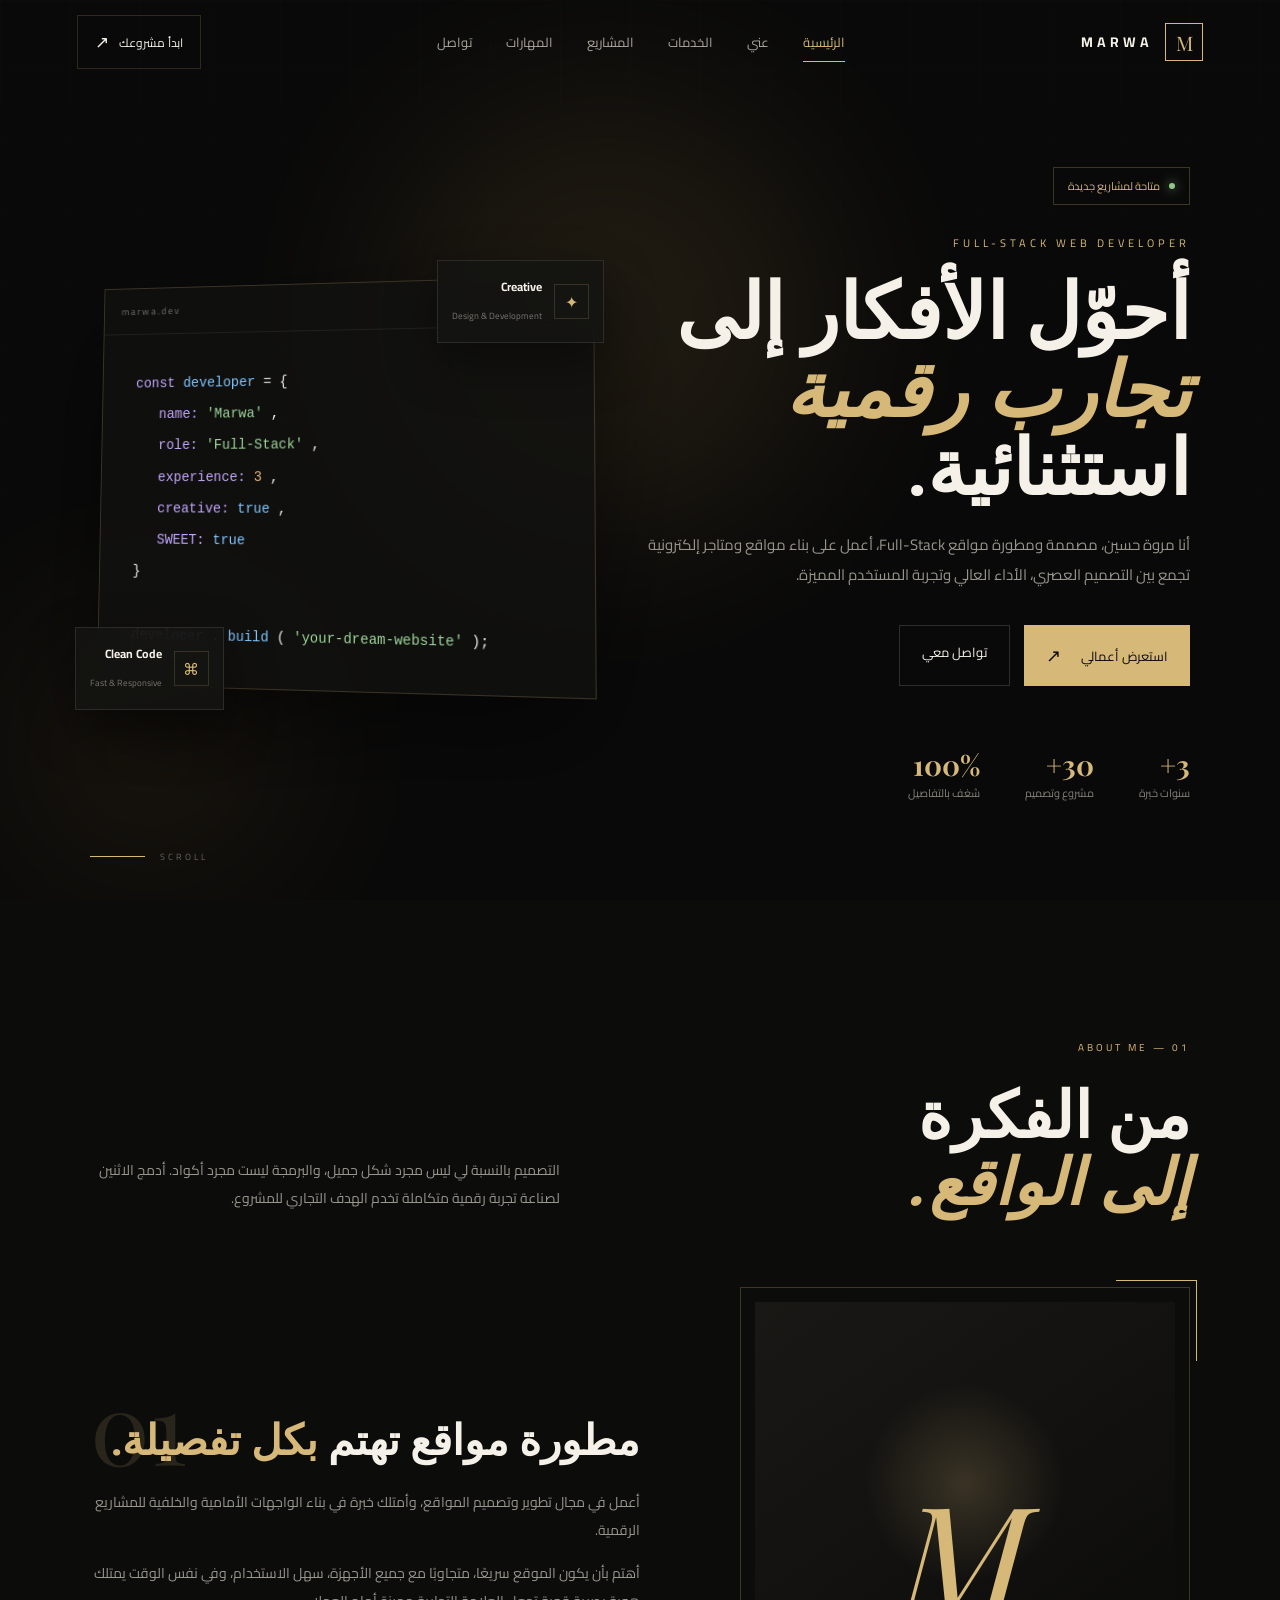
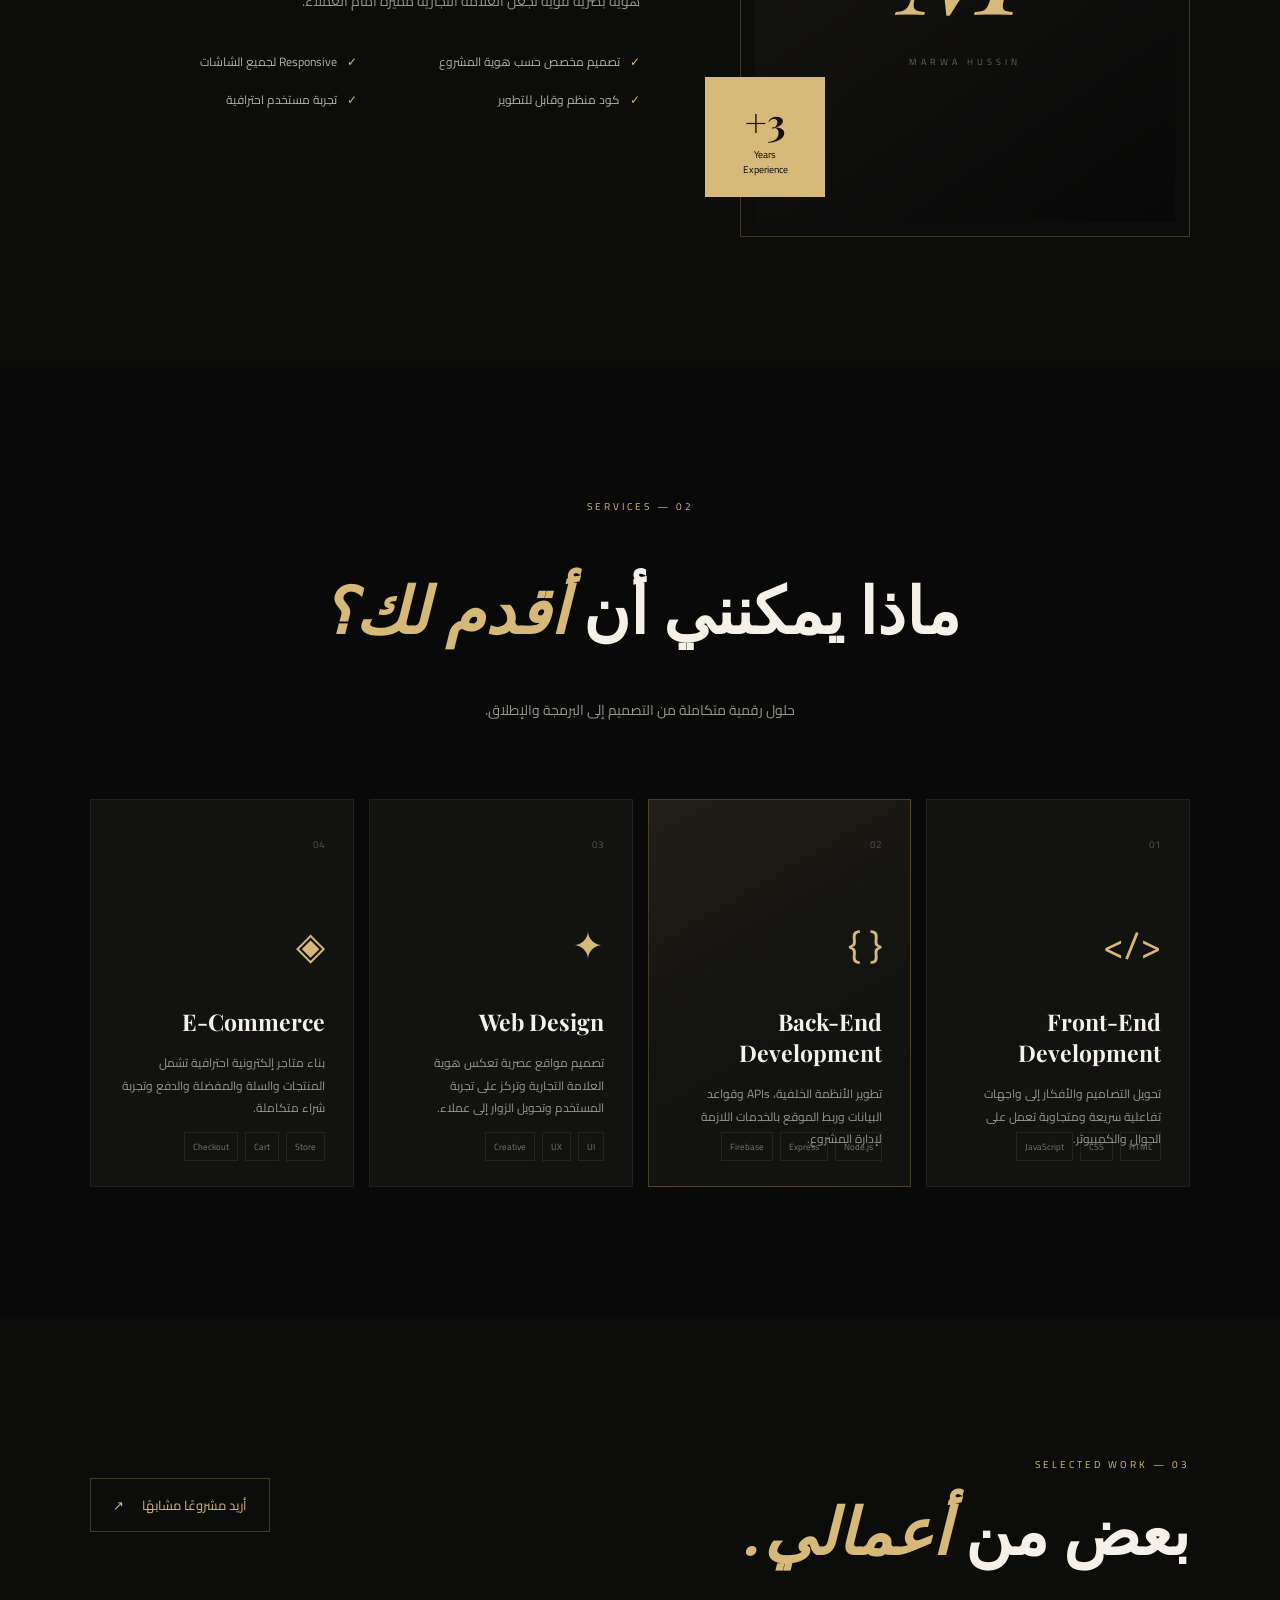
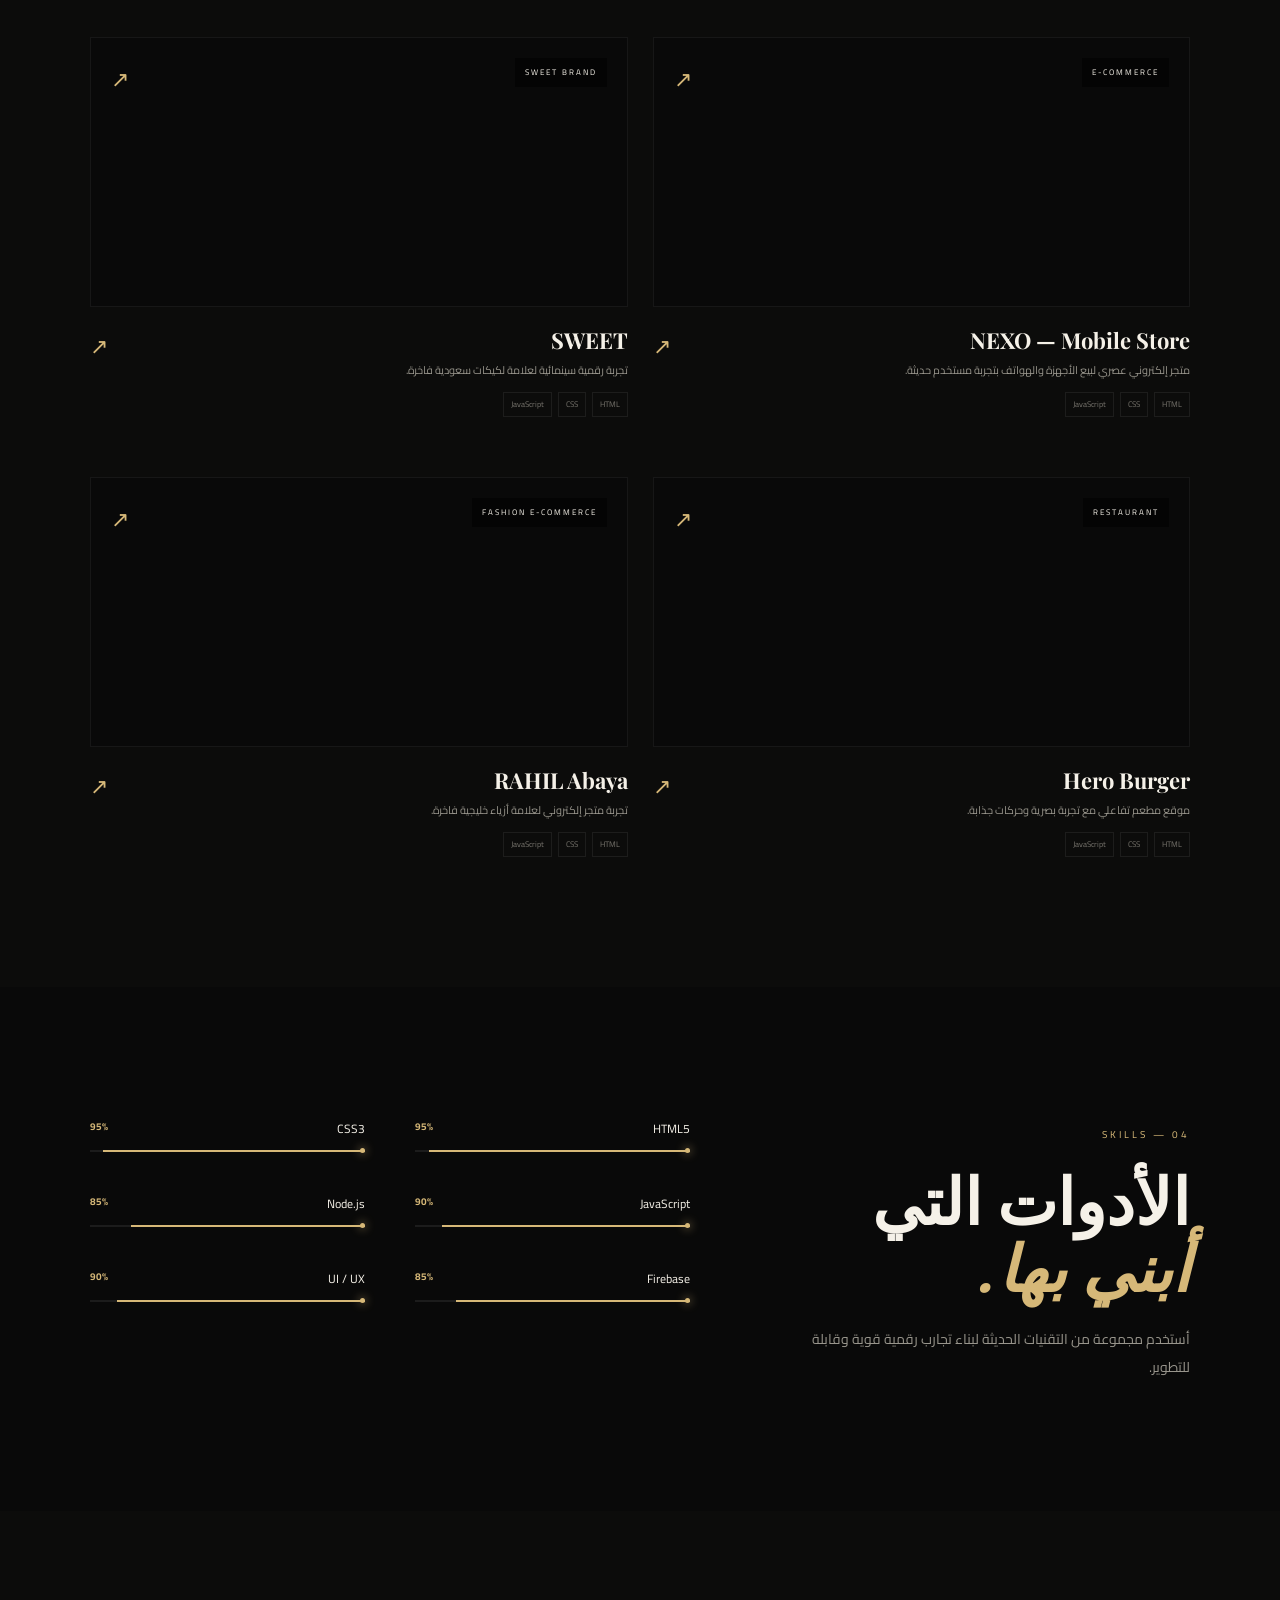
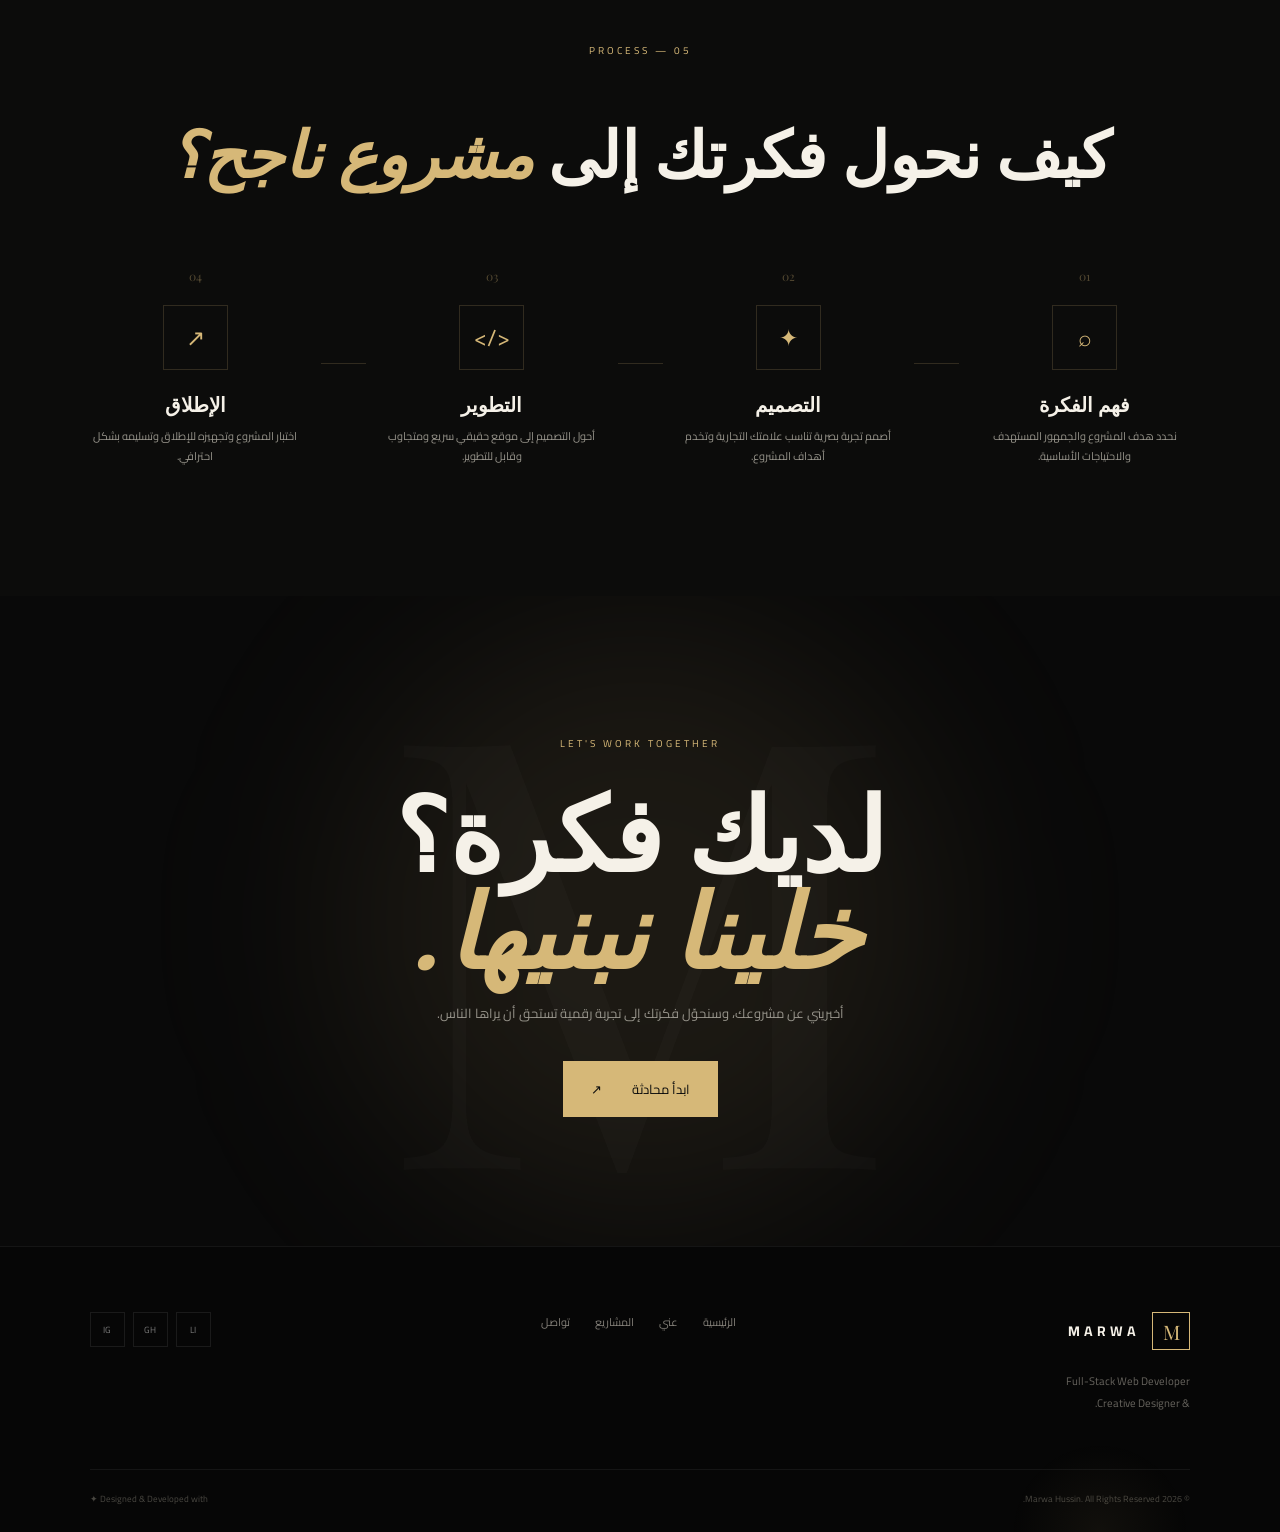
==== commit b60287b7: "Add files via upload" ====
--- a/index.html
+++ b/index.html
@@ -992,8 +992,7 @@
                             loop
                             playsinline
                             webkit-playsinline
-                            preload="metadata"
-                            disablepictureinpicture controlslist="nodownload nofullscreen noremoteplayback"
+                            preload="auto"
                             aria-label="NEXO Mobile Store preview"
                         >
 
@@ -1086,8 +1085,7 @@
                             loop
                             playsinline
                             webkit-playsinline
-                            preload="metadata"
-                            disablepictureinpicture controlslist="nodownload nofullscreen noremoteplayback"
+                            preload="auto"
                             aria-label="SWEET website preview"
                         >
 
@@ -1179,8 +1177,7 @@
                             loop
                             playsinline
                             webkit-playsinline
-                            preload="metadata"
-                            disablepictureinpicture controlslist="nodownload nofullscreen noremoteplayback"
+                            preload="auto"
                             aria-label="Hero Burger website preview"
                         >
 
@@ -1272,8 +1269,7 @@
                             loop
                             playsinline
                             webkit-playsinline
-                            preload="metadata"
-                            disablepictureinpicture controlslist="nodownload nofullscreen noremoteplayback"
+                            preload="auto"
                             aria-label="RAHIL Abaya website preview"
                         >
 
--- a/style.css
+++ b/style.css
@@ -899,7 +899,7 @@
 }
 
 .project-image {
-    aspect-ratio: 1.45;
+    
     position: relative;
     overflow: hidden;
     border: 1px solid rgba(255,255,255,0.06);
@@ -1703,6 +1703,7 @@
     object-fit: contain;
     background: #090909;
     transition: transform 0.7s ease;
+    pointer-events: none; /* يمنع ظهور زر التشغيل عند اللمس */
 }
 
 
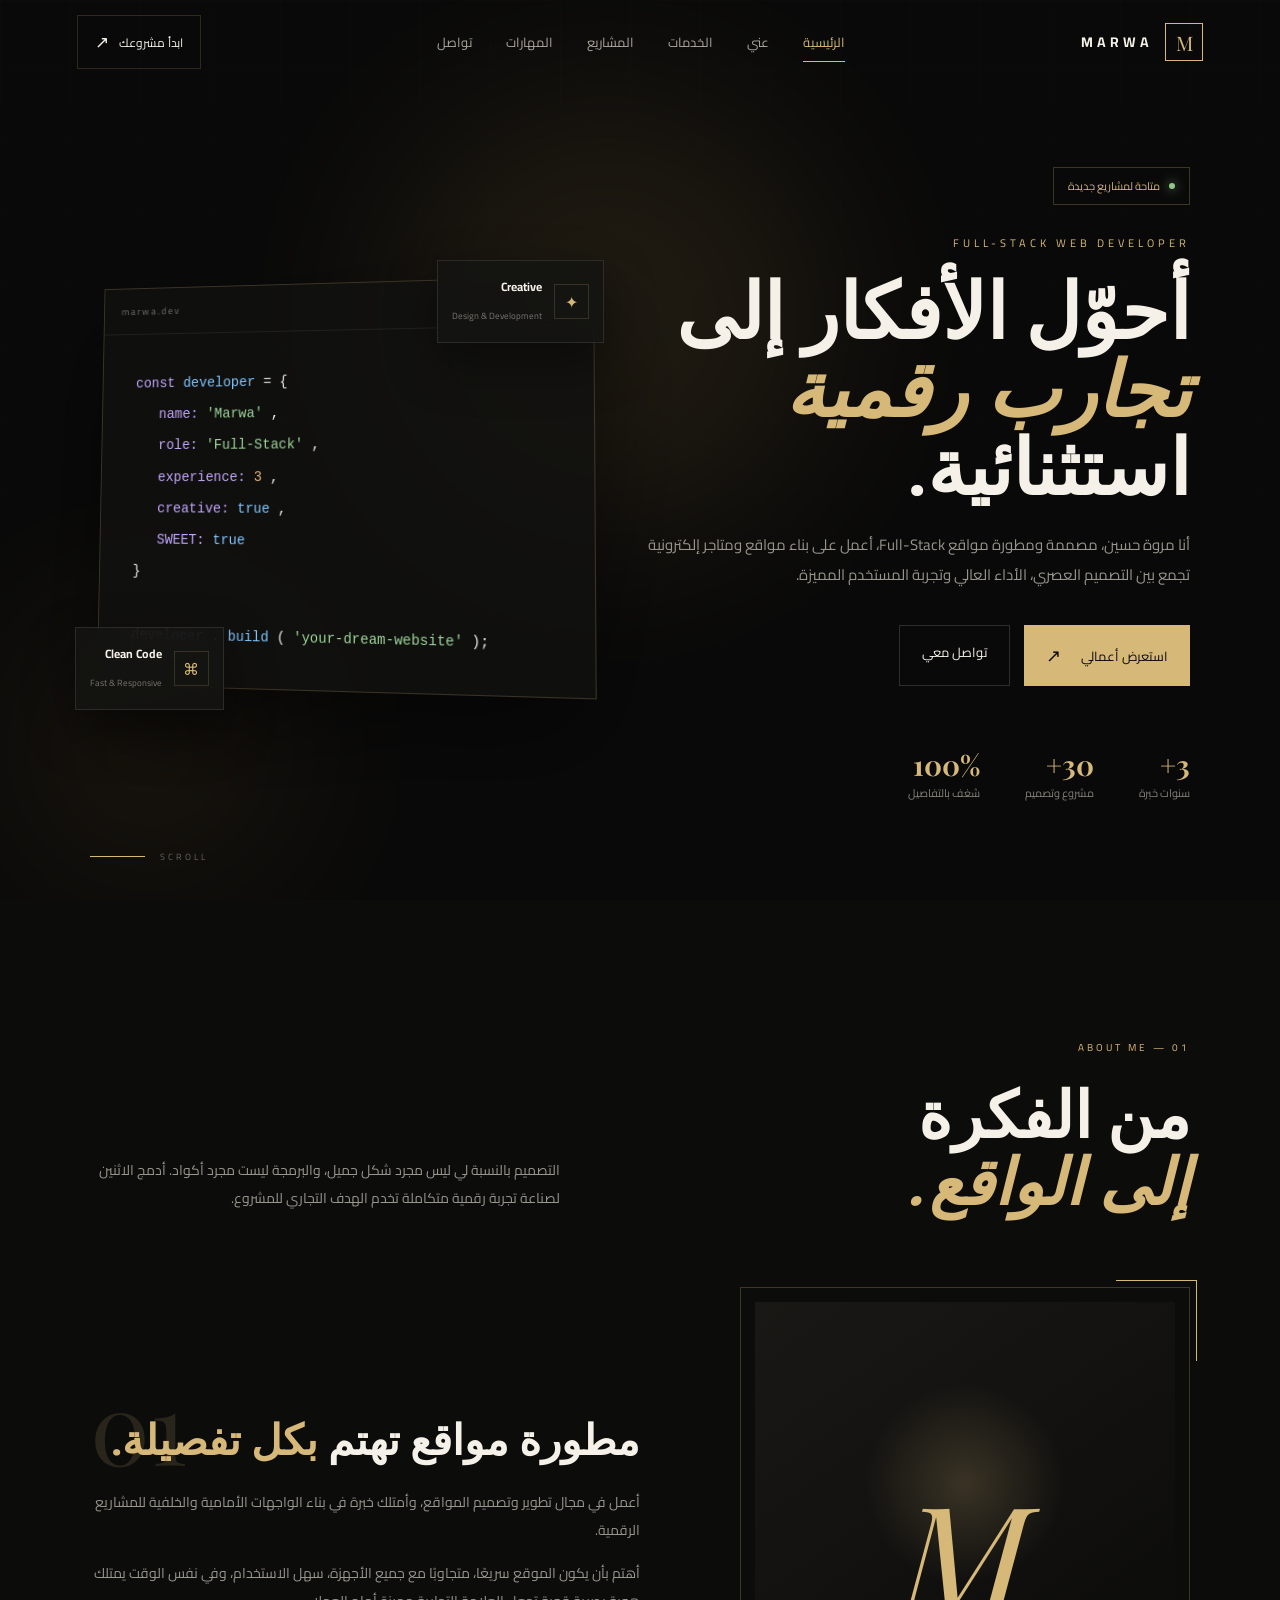
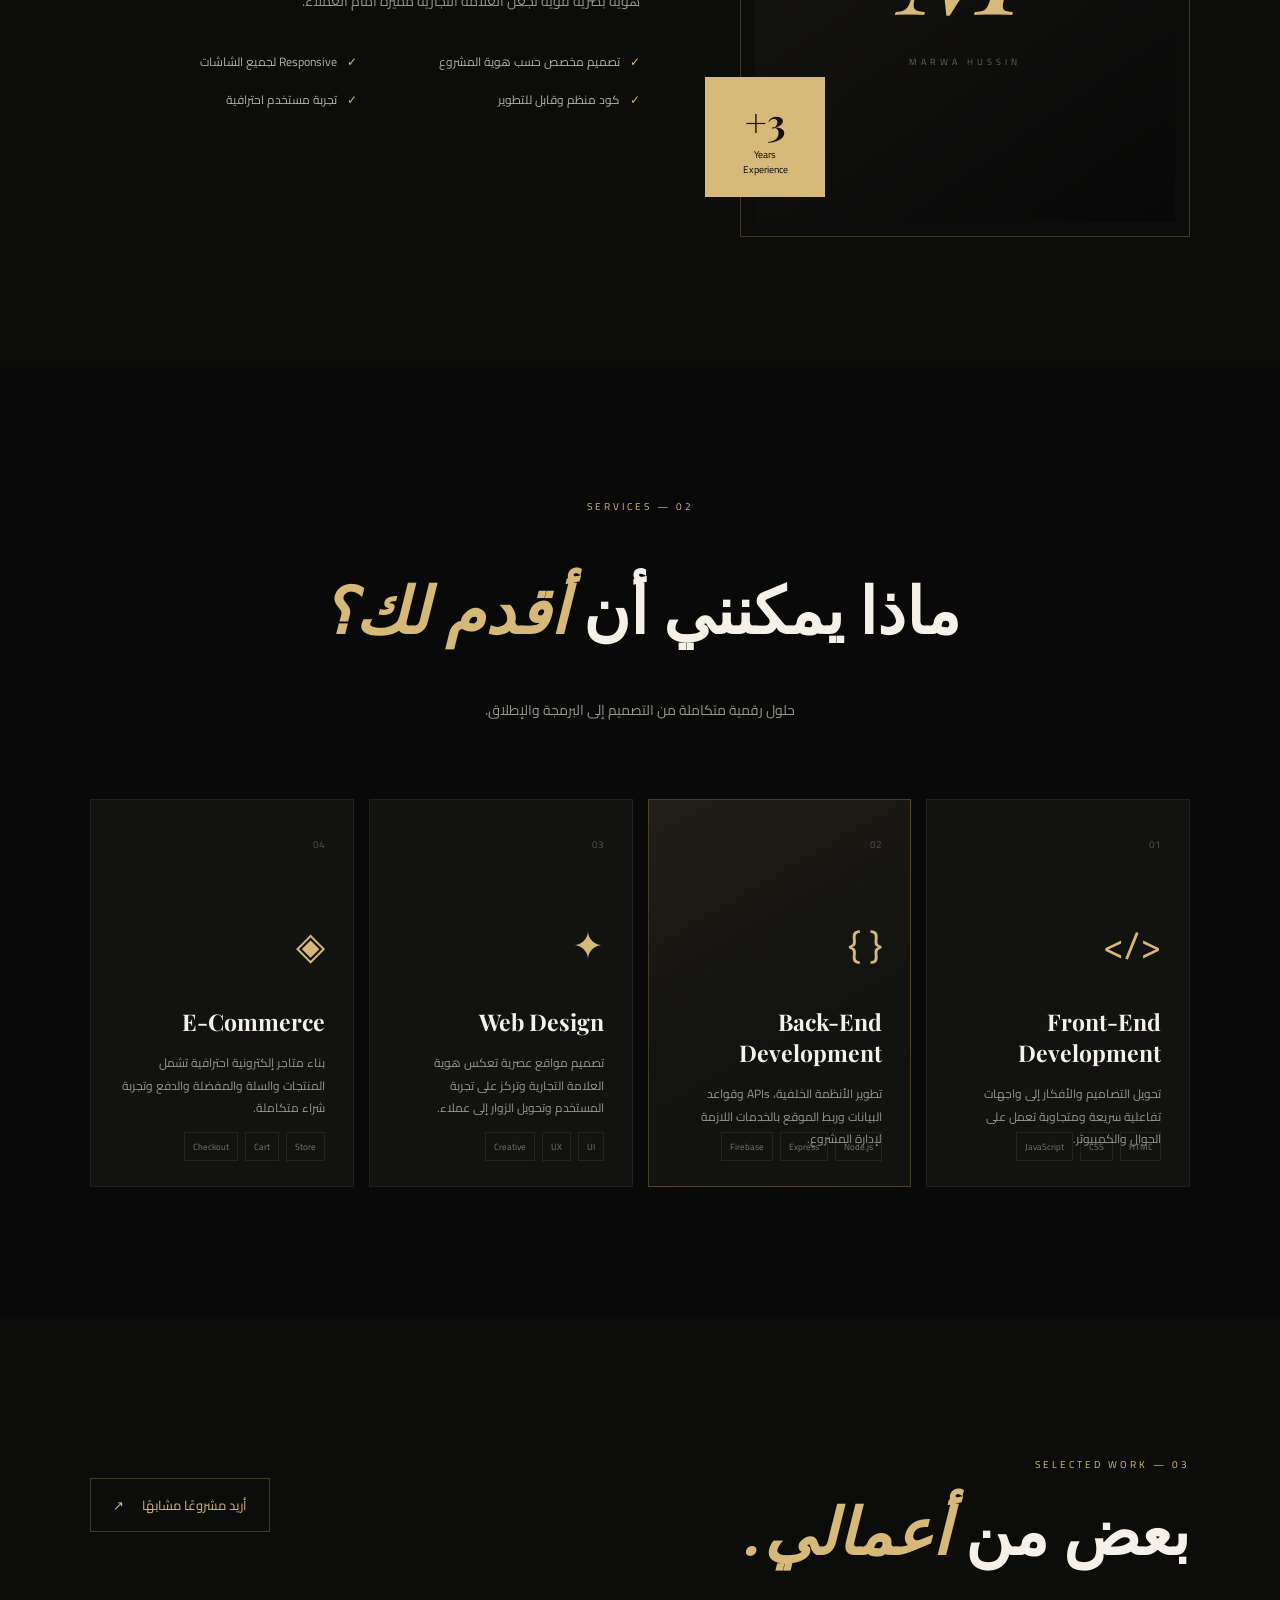
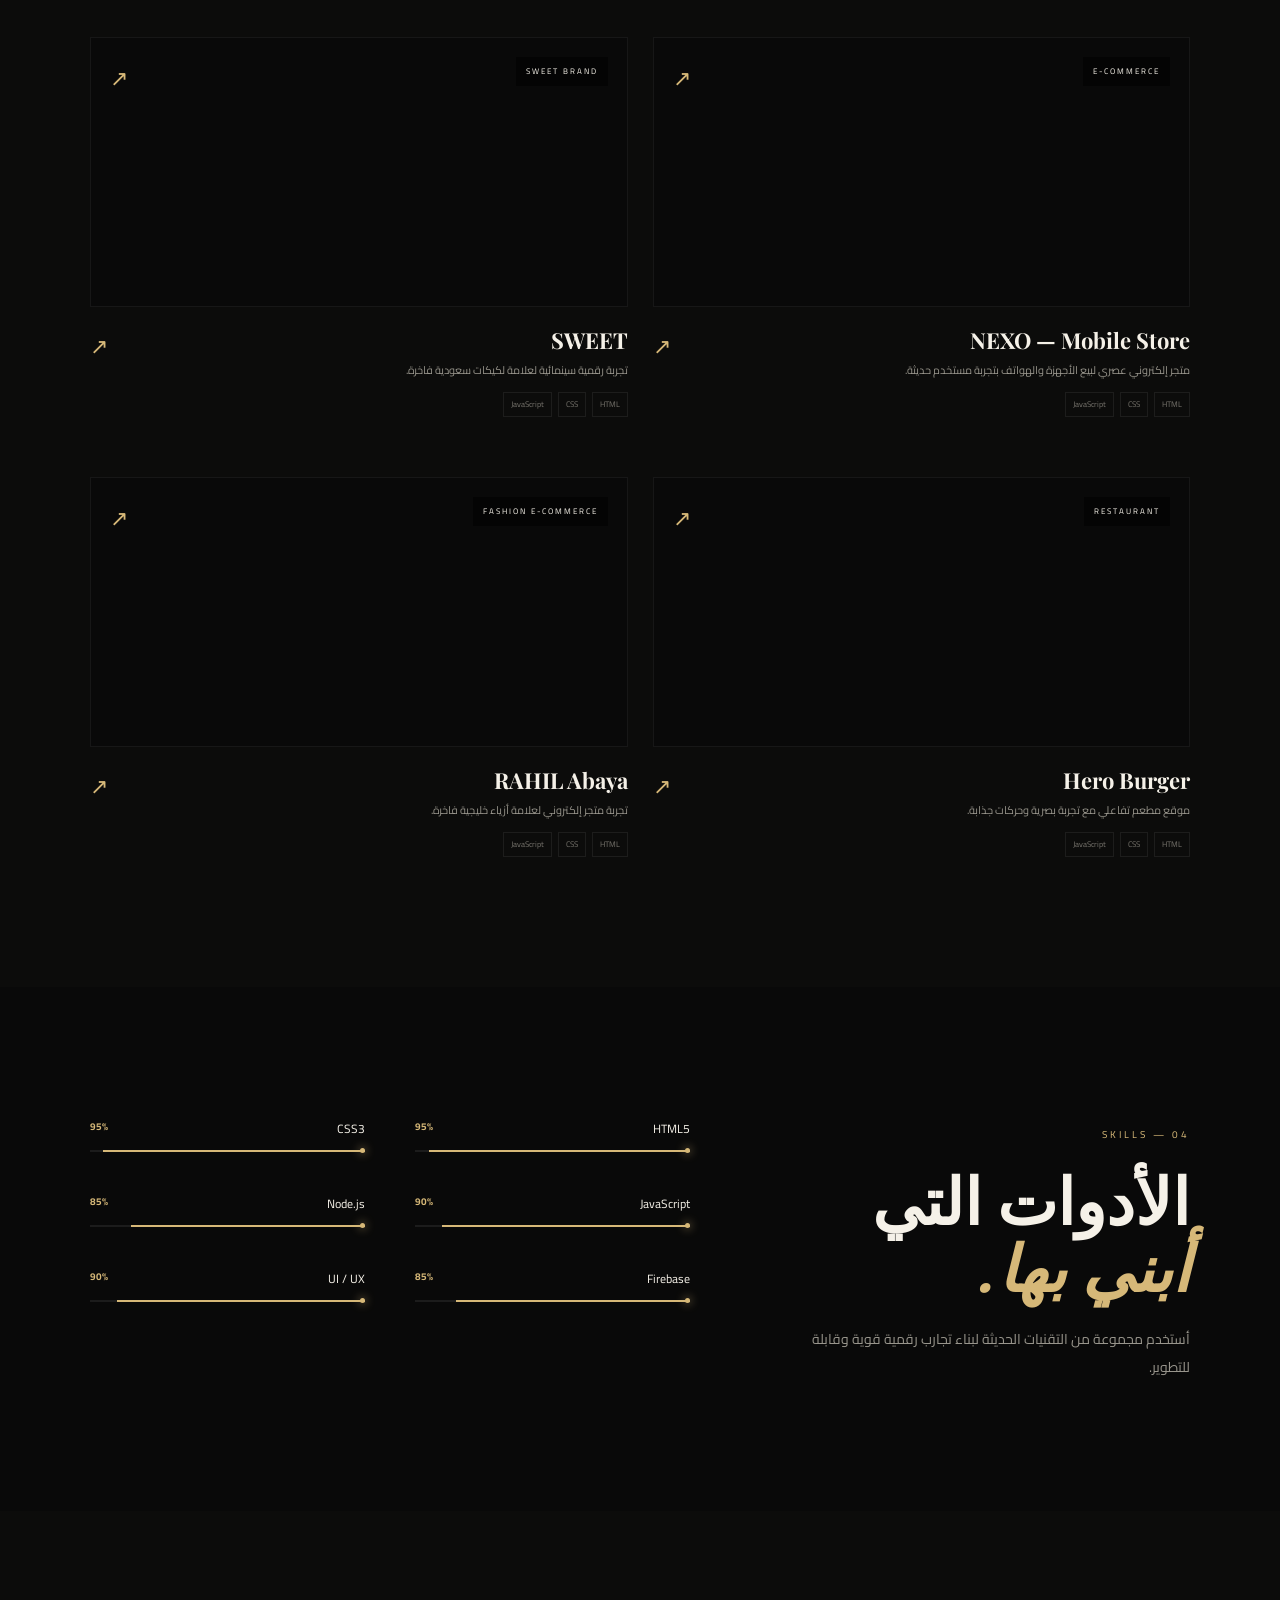
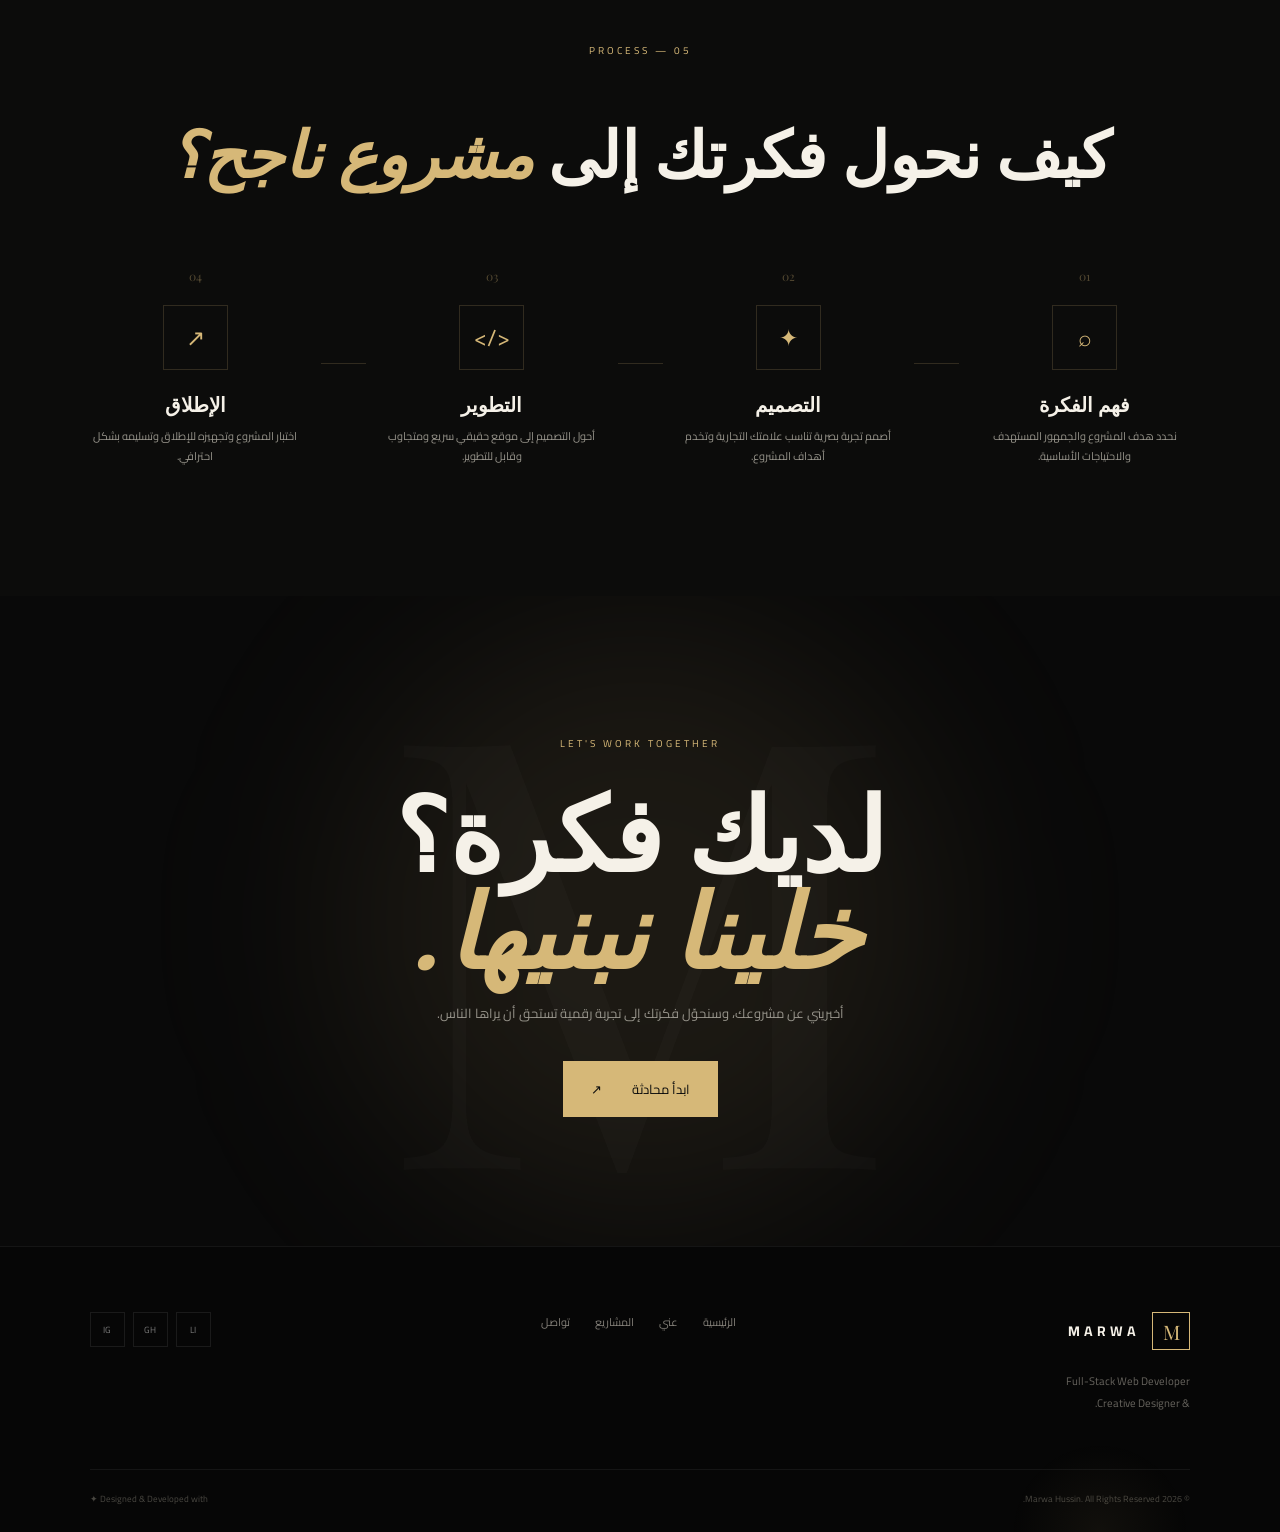
==== commit 8029ef92: "Add files via upload" ====
--- a/index.html
+++ b/index.html
@@ -987,12 +987,13 @@
 
                         <video
                             class="project-video"
-                            autoplay
+                               autoplay
+                            loop
                             muted
                             loop
                             playsinline
                             webkit-playsinline
-                            preload="auto"
+                            preload="metadata"
                             aria-label="NEXO Mobile Store preview"
                         >
 
@@ -1080,12 +1081,13 @@
 
                         <video
                             class="project-video"
-                            autoplay
+                                  autoplay
+                            loop
                             muted
                             loop
                             playsinline
                             webkit-playsinline
-                            preload="auto"
+                            preload="metadata"
                             aria-label="SWEET website preview"
                         >
 
@@ -1173,11 +1175,12 @@
                         <video
                             class="project-video"
                             autoplay
+                            loop
                             muted
                             loop
                             playsinline
                             webkit-playsinline
-                            preload="auto"
+                            preload="metadata"
                             aria-label="Hero Burger website preview"
                         >
 
@@ -1264,12 +1267,13 @@
 
                         <video
                             class="project-video"
-                            autoplay
+                                   autoplay
+                            loop
                             muted
                             loop
                             playsinline
                             webkit-playsinline
-                            preload="auto"
+                            preload="metadata"
                             aria-label="RAHIL Abaya website preview"
                         >
 
--- a/style.css
+++ b/style.css
@@ -900,7 +900,6 @@
 
 .project-image {
     
-    position: relative;
     overflow: hidden;
     border: 1px solid rgba(255,255,255,0.06);
     transition: 0.5s;
@@ -1690,7 +1689,6 @@
 ========================================= */
 
 .project-image {
-    position: relative;
     overflow: hidden;
     background: #090909;
 }
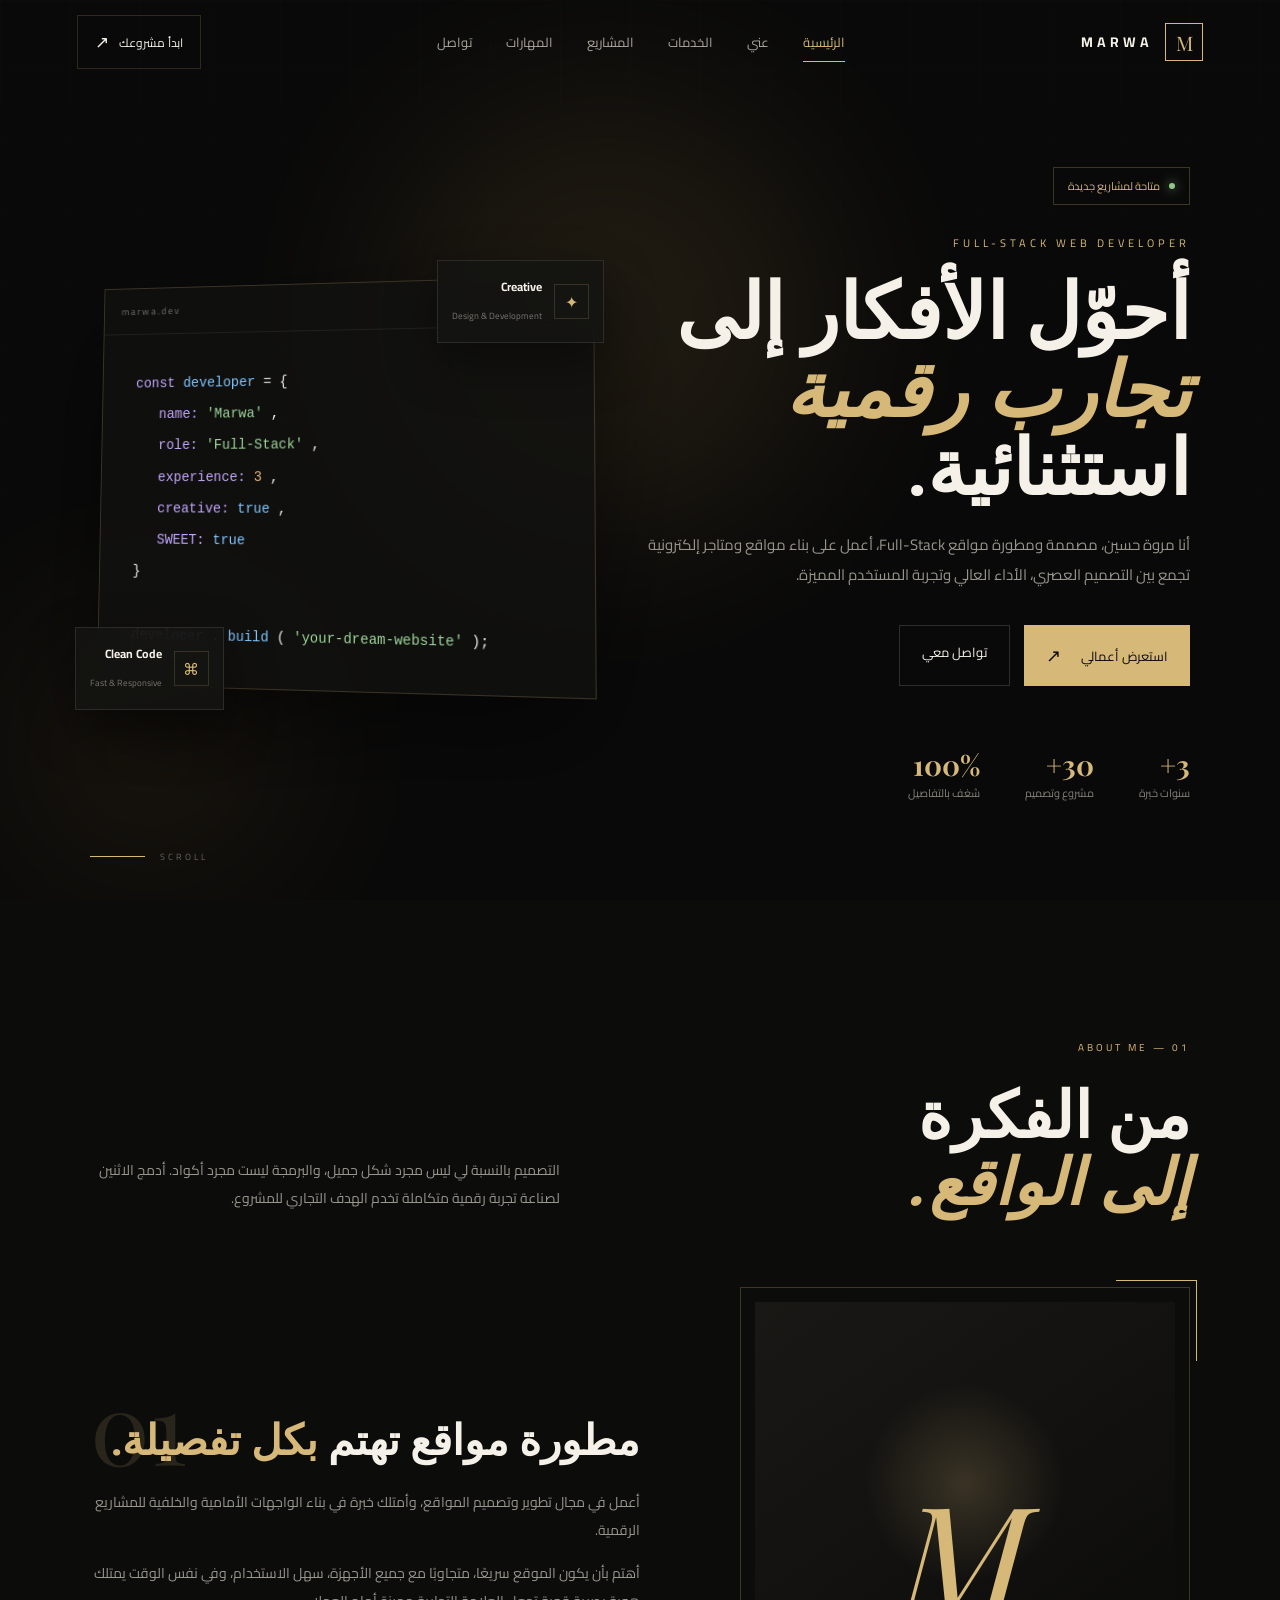
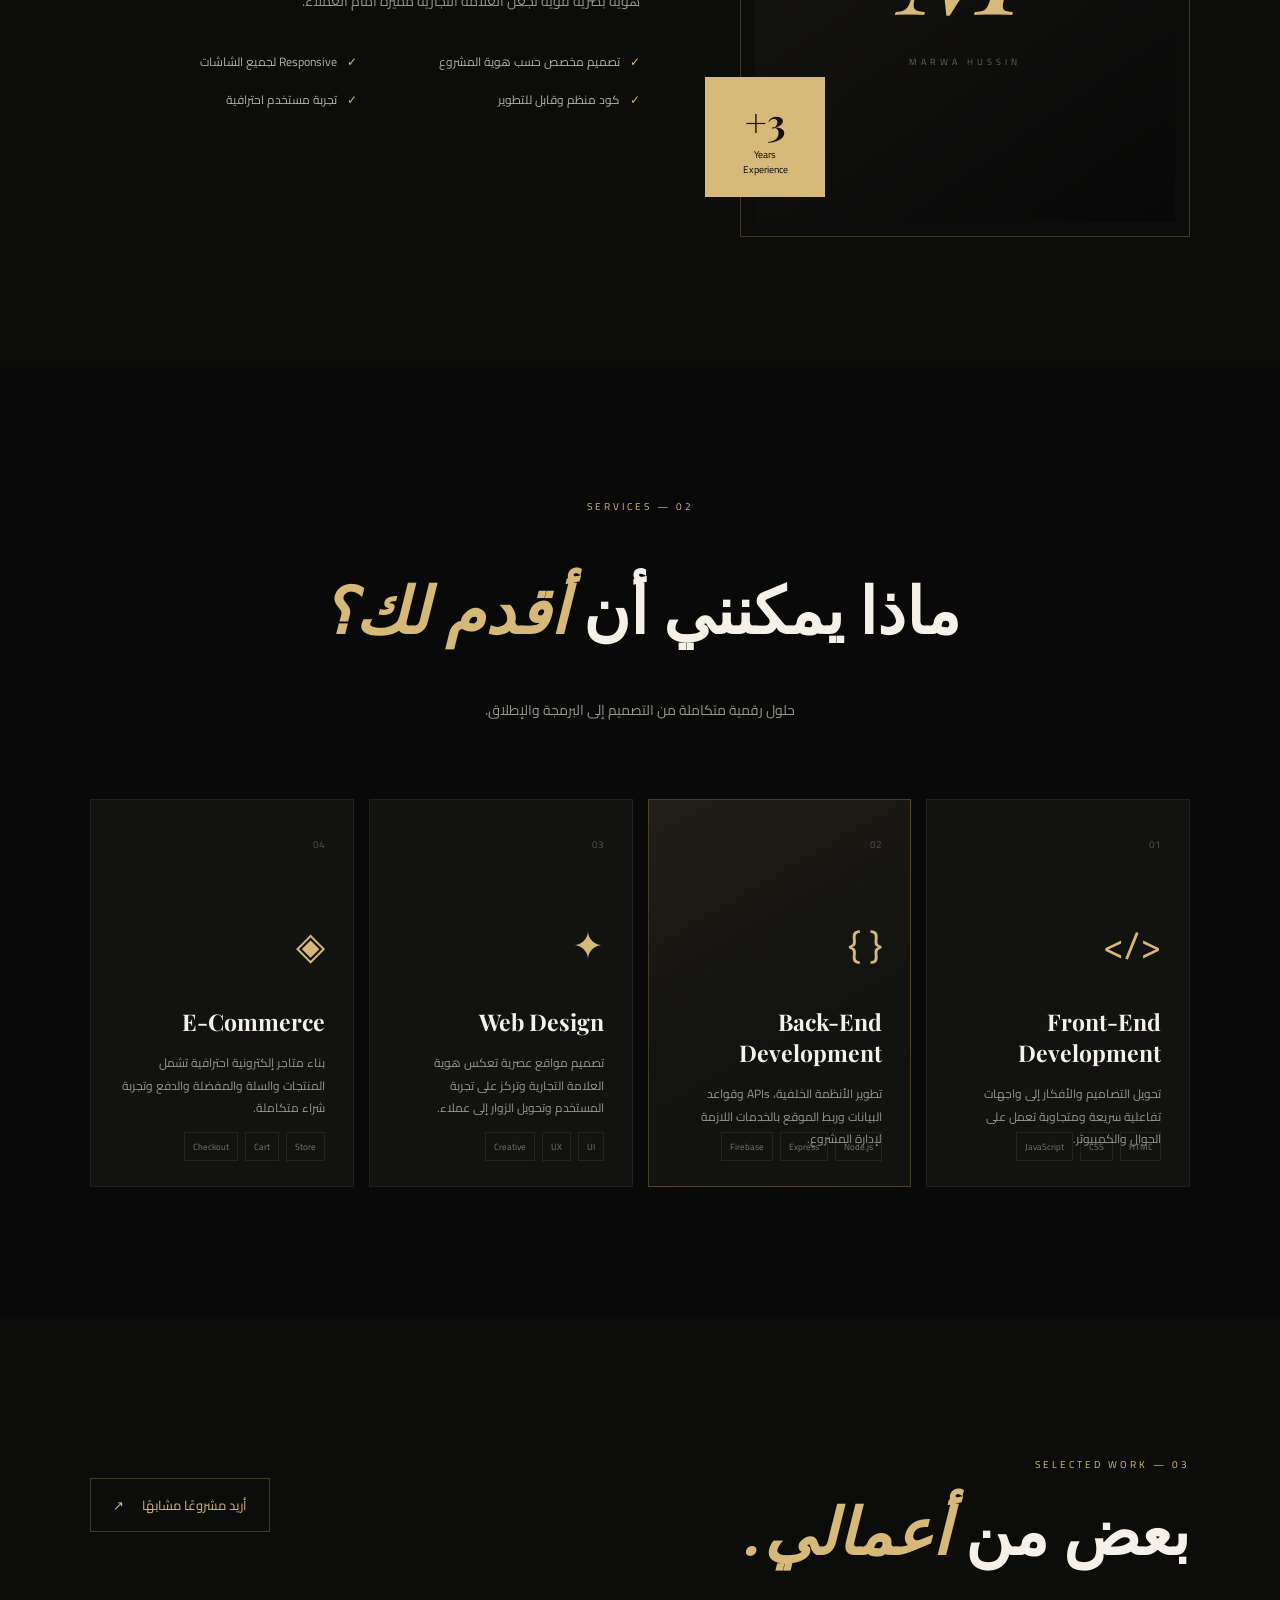
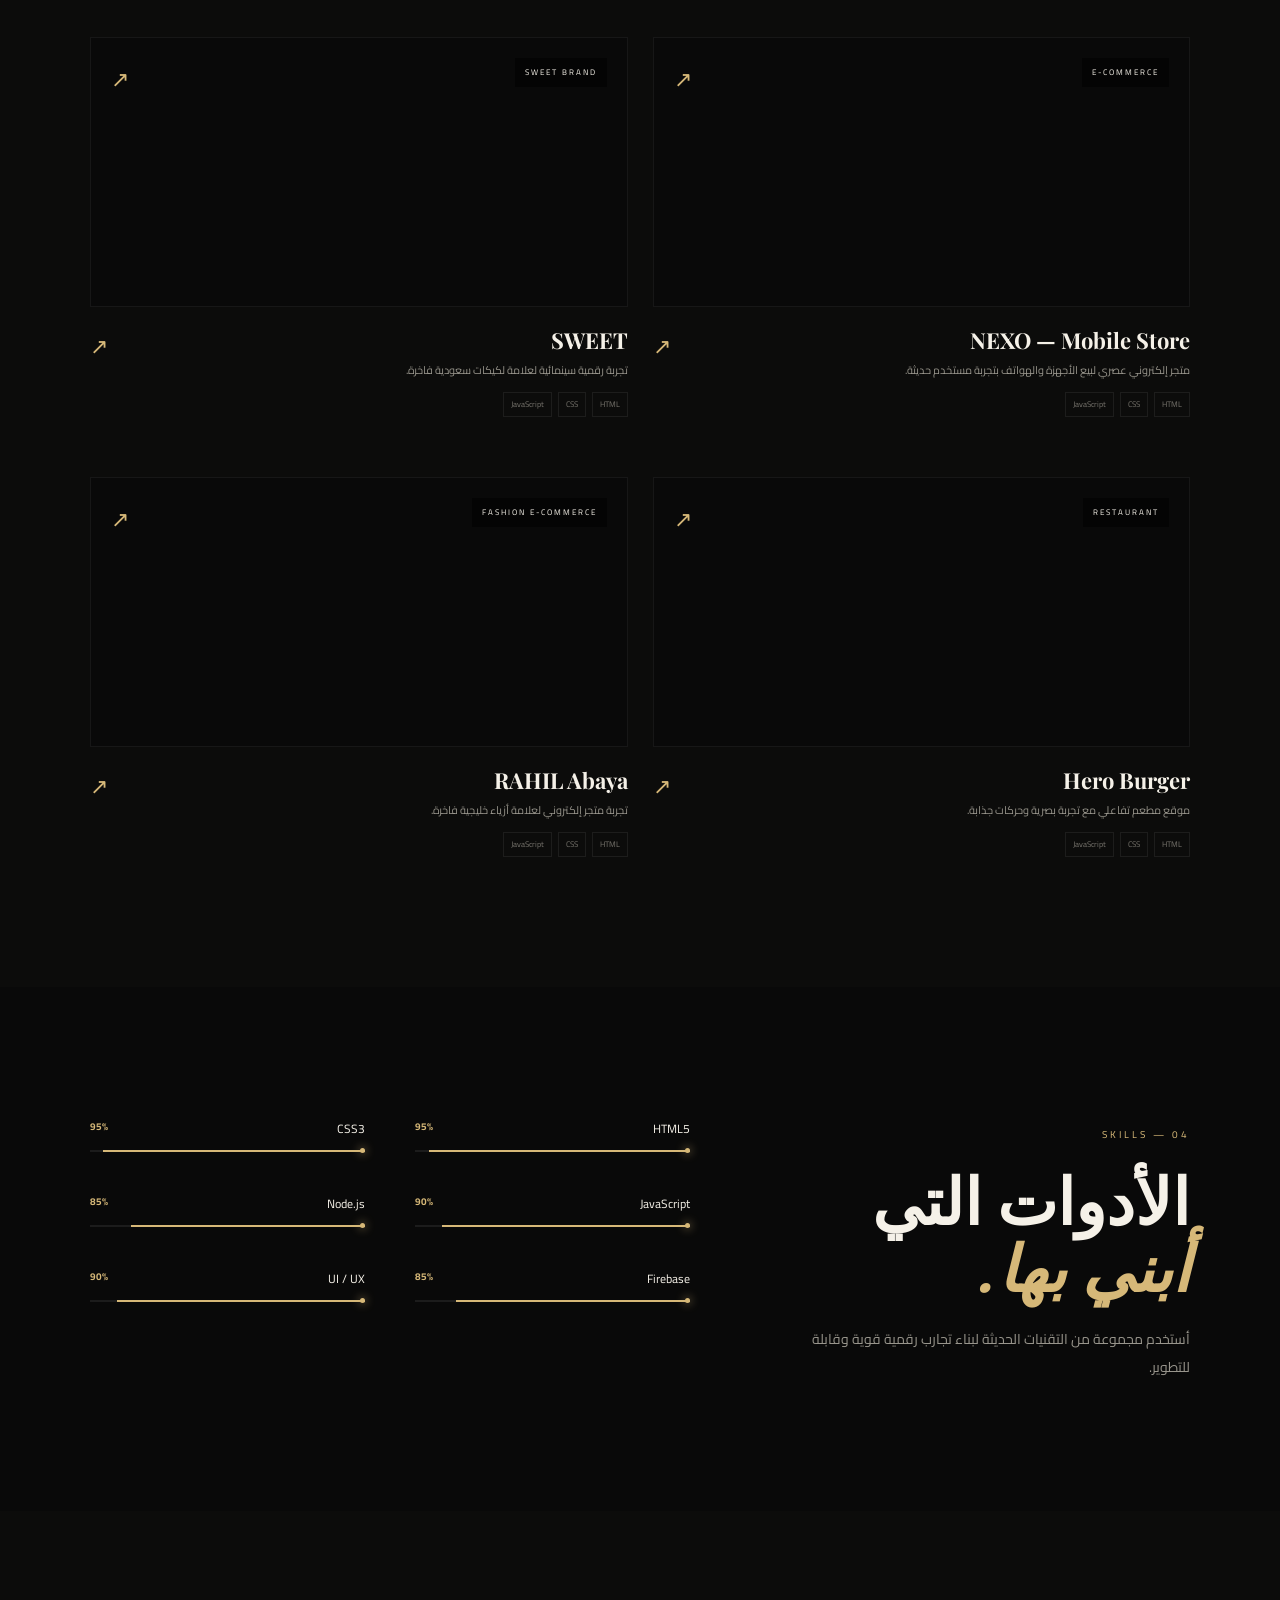
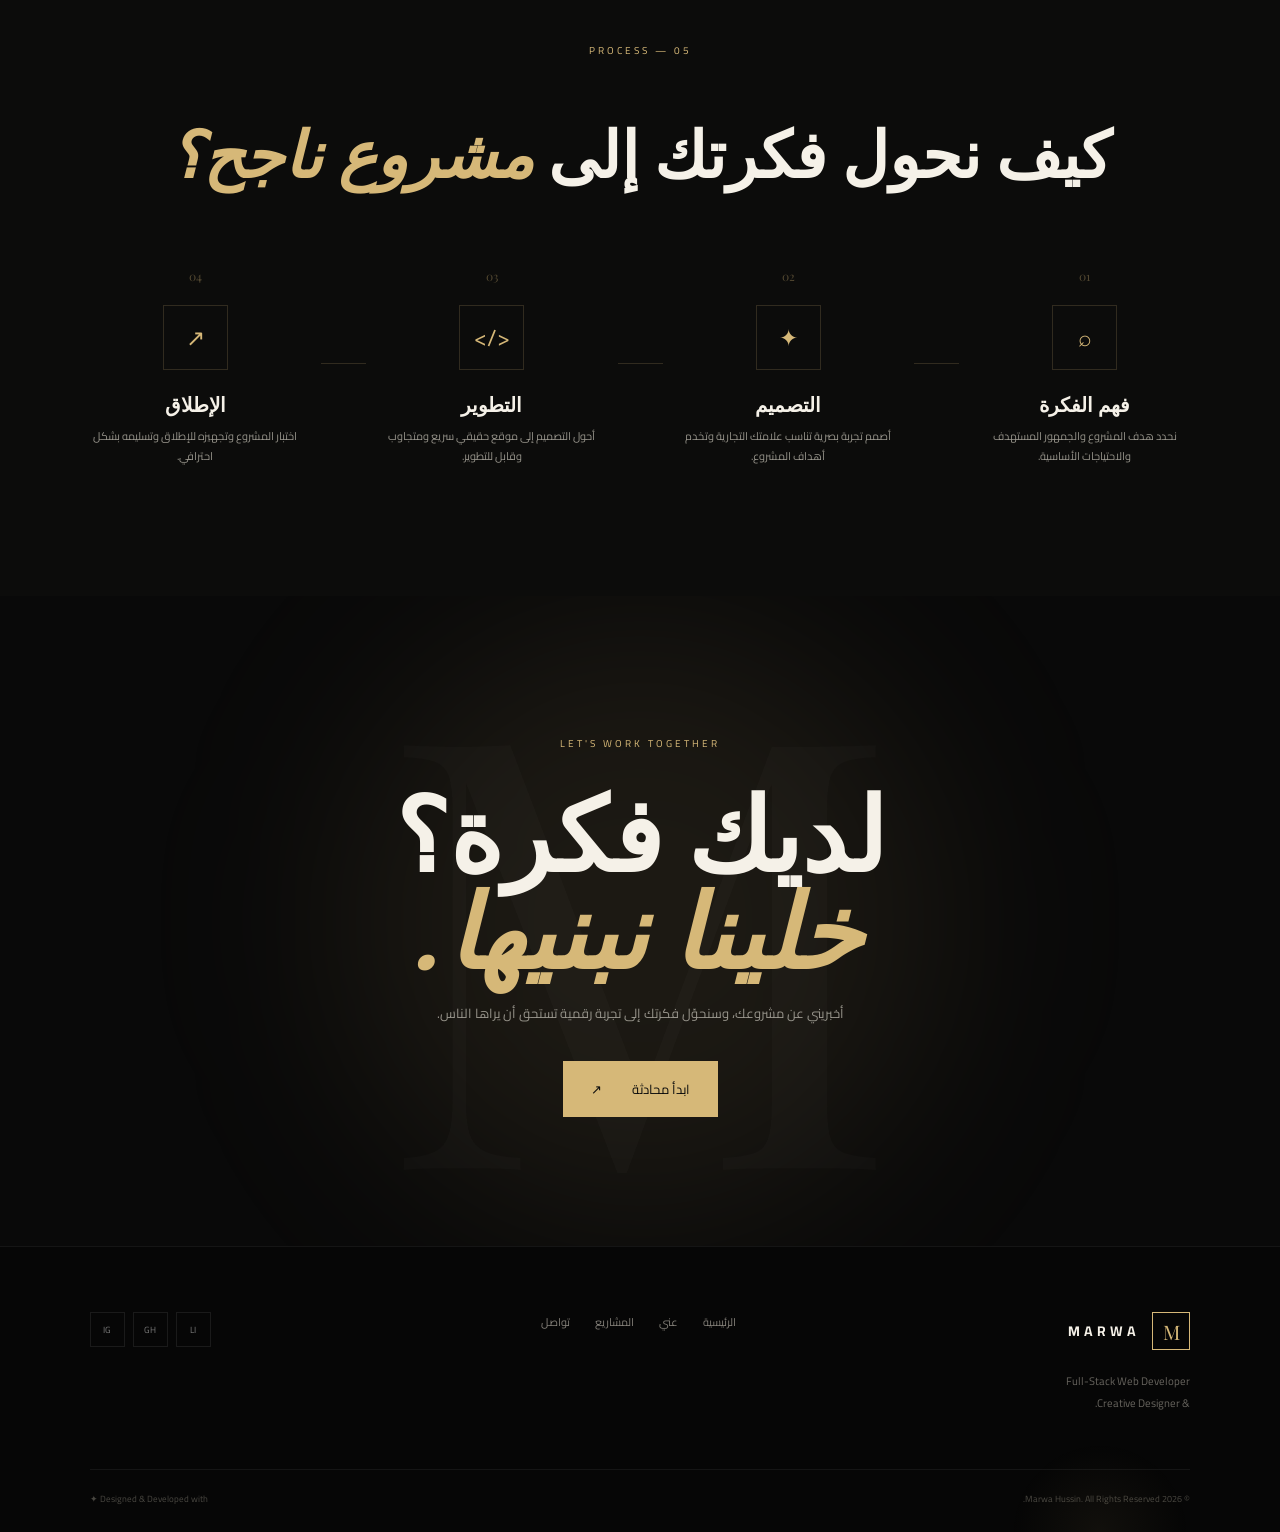
==== commit 4d1ad331: "Add files via upload" ====
--- a/index.html
+++ b/index.html
@@ -785,7 +785,7 @@
                         تحويل التصاميم والأفكار إلى واجهات تفاعلية
                         سريعة ومتجاوبة تعمل على الجوال والكمبيوتر.
 
-                    </p>
+                    </p></b>
 
                     <div class="service-tags">
 
@@ -825,7 +825,7 @@
                         تطوير الأنظمة الخلفية، APIs وقواعد البيانات
                         وربط الموقع بالخدمات اللازمة لإدارة المشروع.
 
-                    </p>
+                    </p></b>
 
                     <div class="service-tags">
 
@@ -865,7 +865,7 @@
                         تصميم مواقع عصرية تعكس هوية العلامة التجارية
                         وتركز على تجربة المستخدم وتحويل الزوار إلى عملاء.
 
-                    </p>
+                    </p></b>
 
                     <div class="service-tags">
 
@@ -905,7 +905,7 @@
                         بناء متاجر إلكترونية احترافية تشمل المنتجات
                         والسلة والمفضلة والدفع وتجربة شراء متكاملة.
 
-                    </p>
+                    </p></b>
 
                     <div class="service-tags">
 
@@ -1153,13 +1153,13 @@
                         </div>
 
 
-                        <a
-                            href="project.html?project=roqan"
-                            class="project-arrow"
-                            aria-label="عرض تفاصيل مشروع SWEET"
-                        >
-                            ↗
-                        </a>
+                           <a
+                                href="project.html?project=roqan"
+                                class="project-arrow"
+                                aria-label="عرض مشروع SWEET"
+                            >
+                                ↗
+                            </a>
 
                     </div>
 
@@ -1244,15 +1244,13 @@
                             </div>
 
                         </div>
-
-
-                        <a
-                            href="project.html?project=burger"
-                            class="project-arrow"
-                            aria-label="عرض تفاصيل Hero Burger"
-                        >
-                            ↗
-                        </a>
+        <a
+                                href="project.html?project=burger"
+                                class="project-arrow"
+                                aria-label="عرض مشروع Hero Burger"
+                            >
+                                ↗
+                            </a>
 
                     </div>
 
@@ -1338,14 +1336,13 @@
 
                         </div>
 
-
-                        <a
-                            href="project.html?project=abaya"
-                            class="project-arrow"
-                            aria-label="عرض تفاصيل RAHIL Abaya"
-                        >
-                            ↗
-                        </a>
+     <a
+                                href="project.html?project=abaya"
+                                class="project-arrow"
+                                aria-label="عرض مشروع RAHIL Abaya"
+                            >
+                                ↗
+                            </a>
 
                     </div>
 
--- a/style.css
+++ b/style.css
@@ -900,6 +900,7 @@
 
 .project-image {
     
+    position: relative;
     overflow: hidden;
     border: 1px solid rgba(255,255,255,0.06);
     transition: 0.5s;
@@ -1689,6 +1690,7 @@
 ========================================= */
 
 .project-image {
+    position: relative;
     overflow: hidden;
     background: #090909;
 }
@@ -1701,7 +1703,6 @@
     object-fit: contain;
     background: #090909;
     transition: transform 0.7s ease;
-    pointer-events: none; /* يمنع ظهور زر التشغيل عند اللمس */
 }
 
 
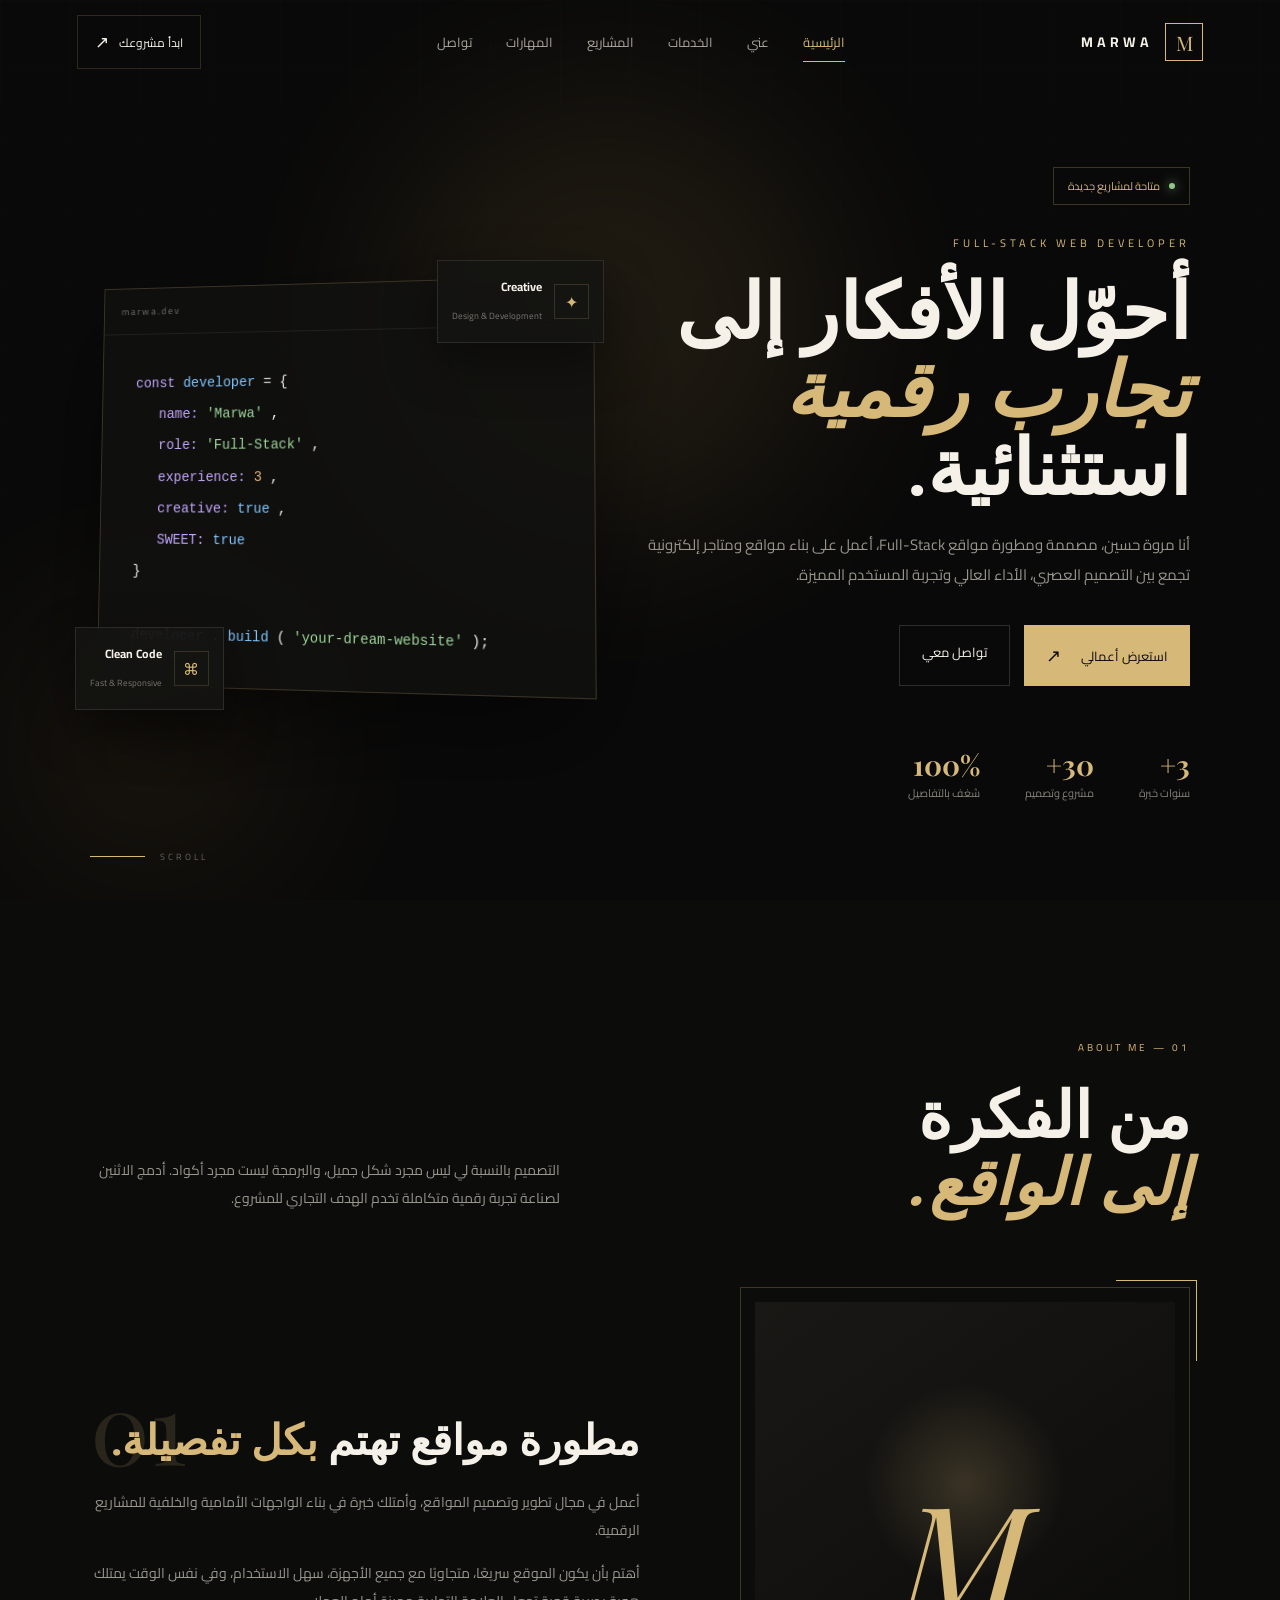
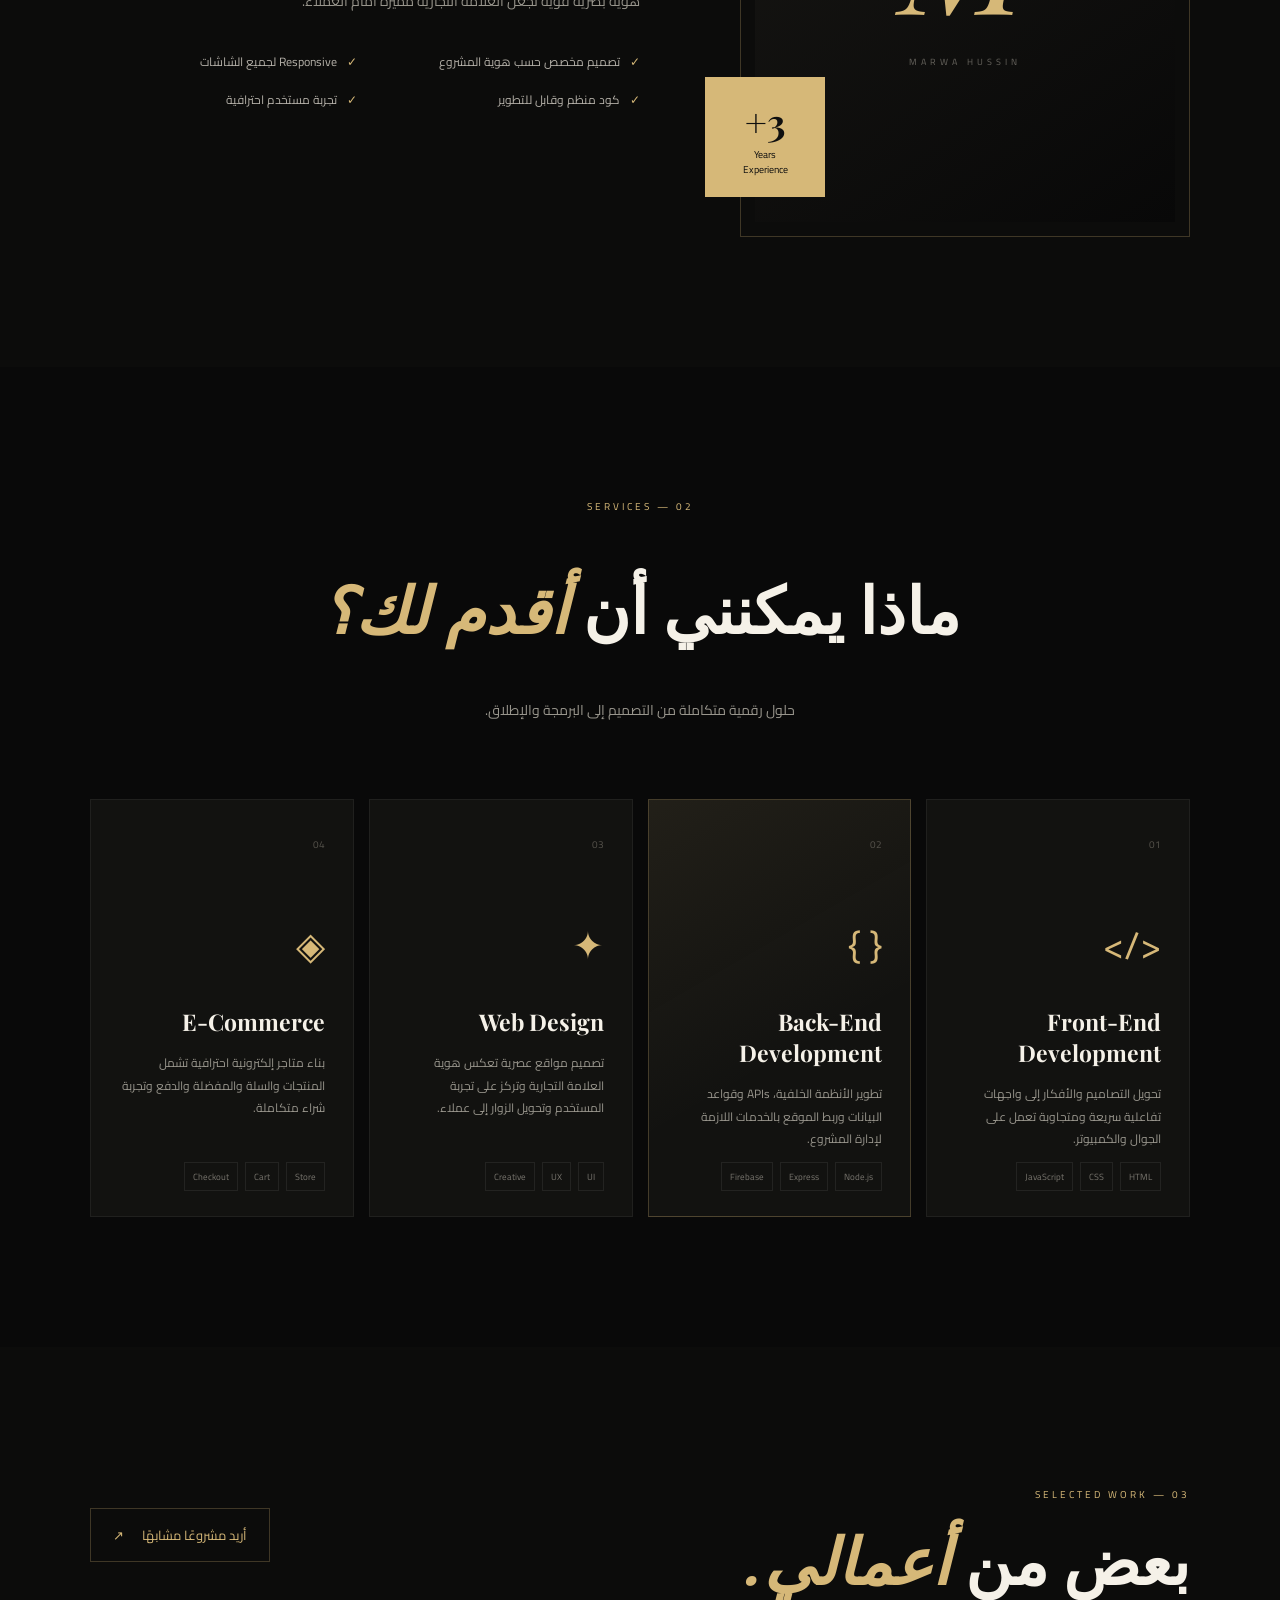
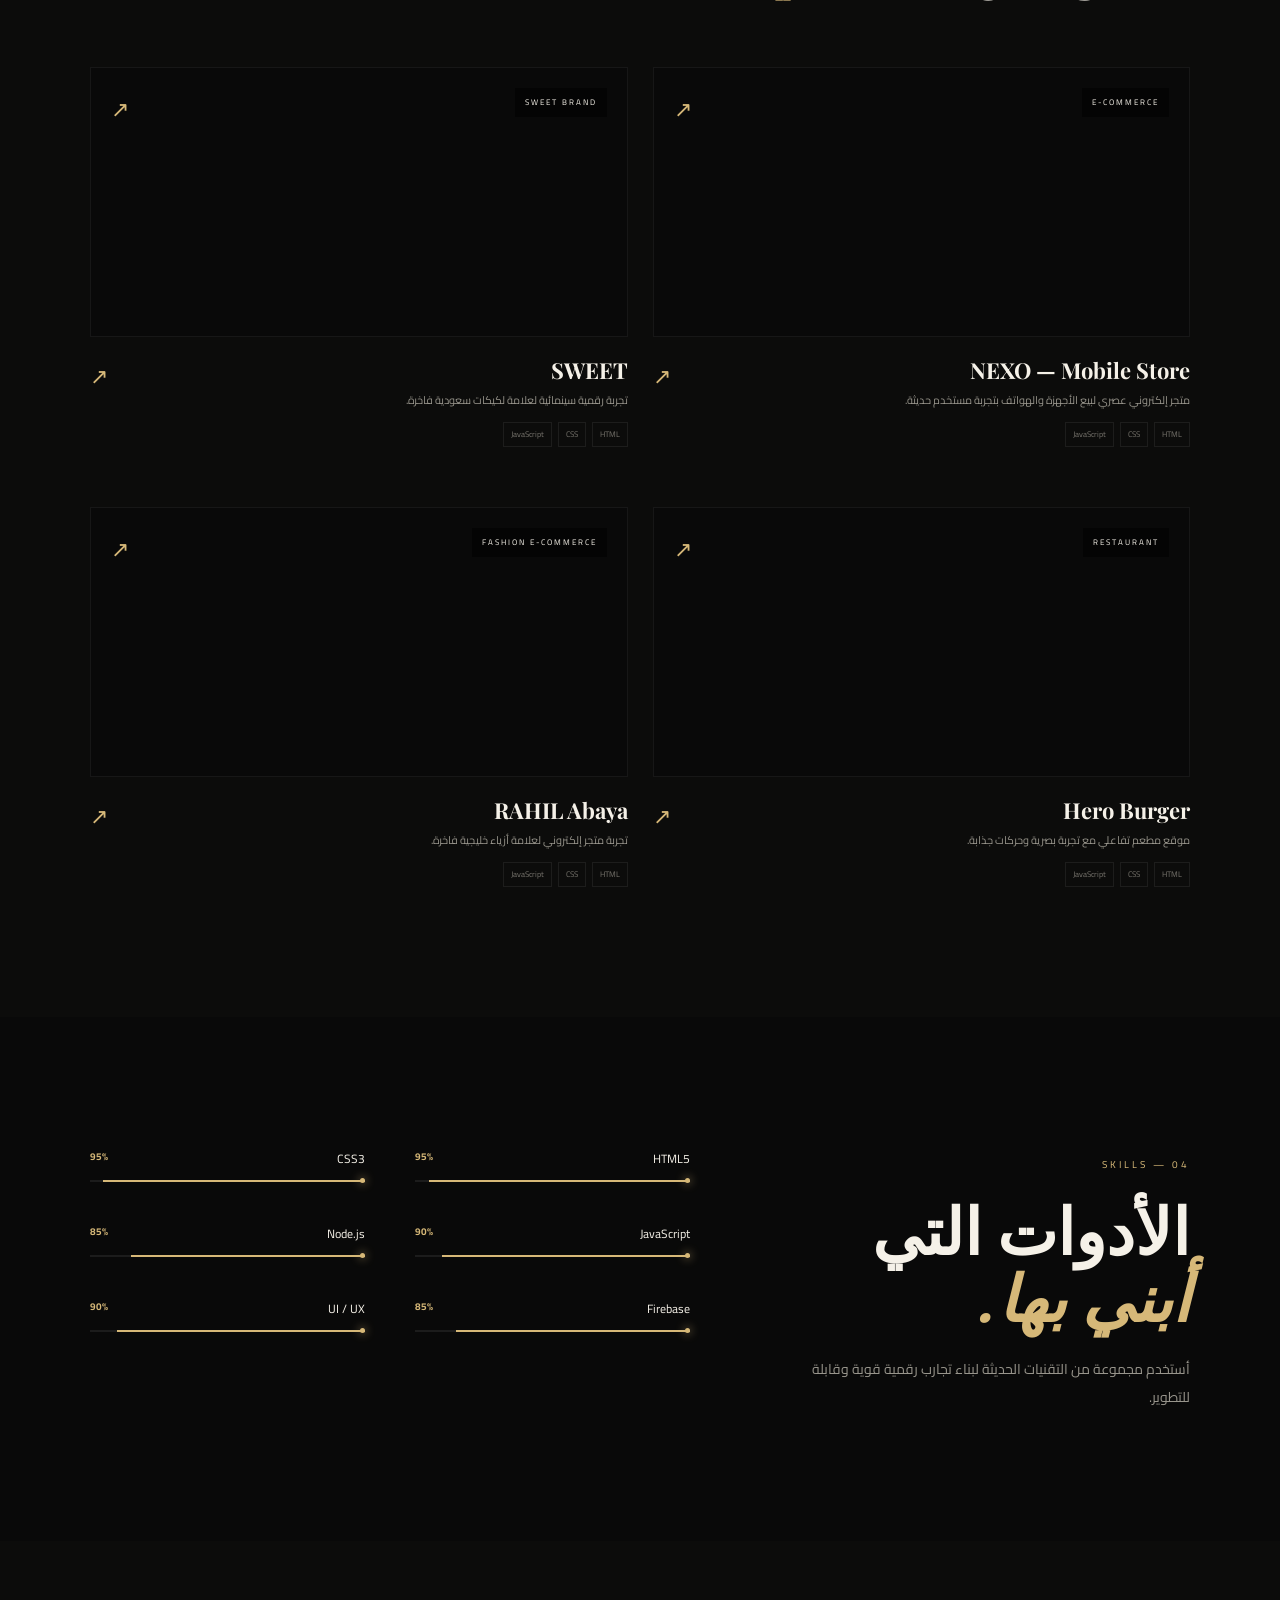
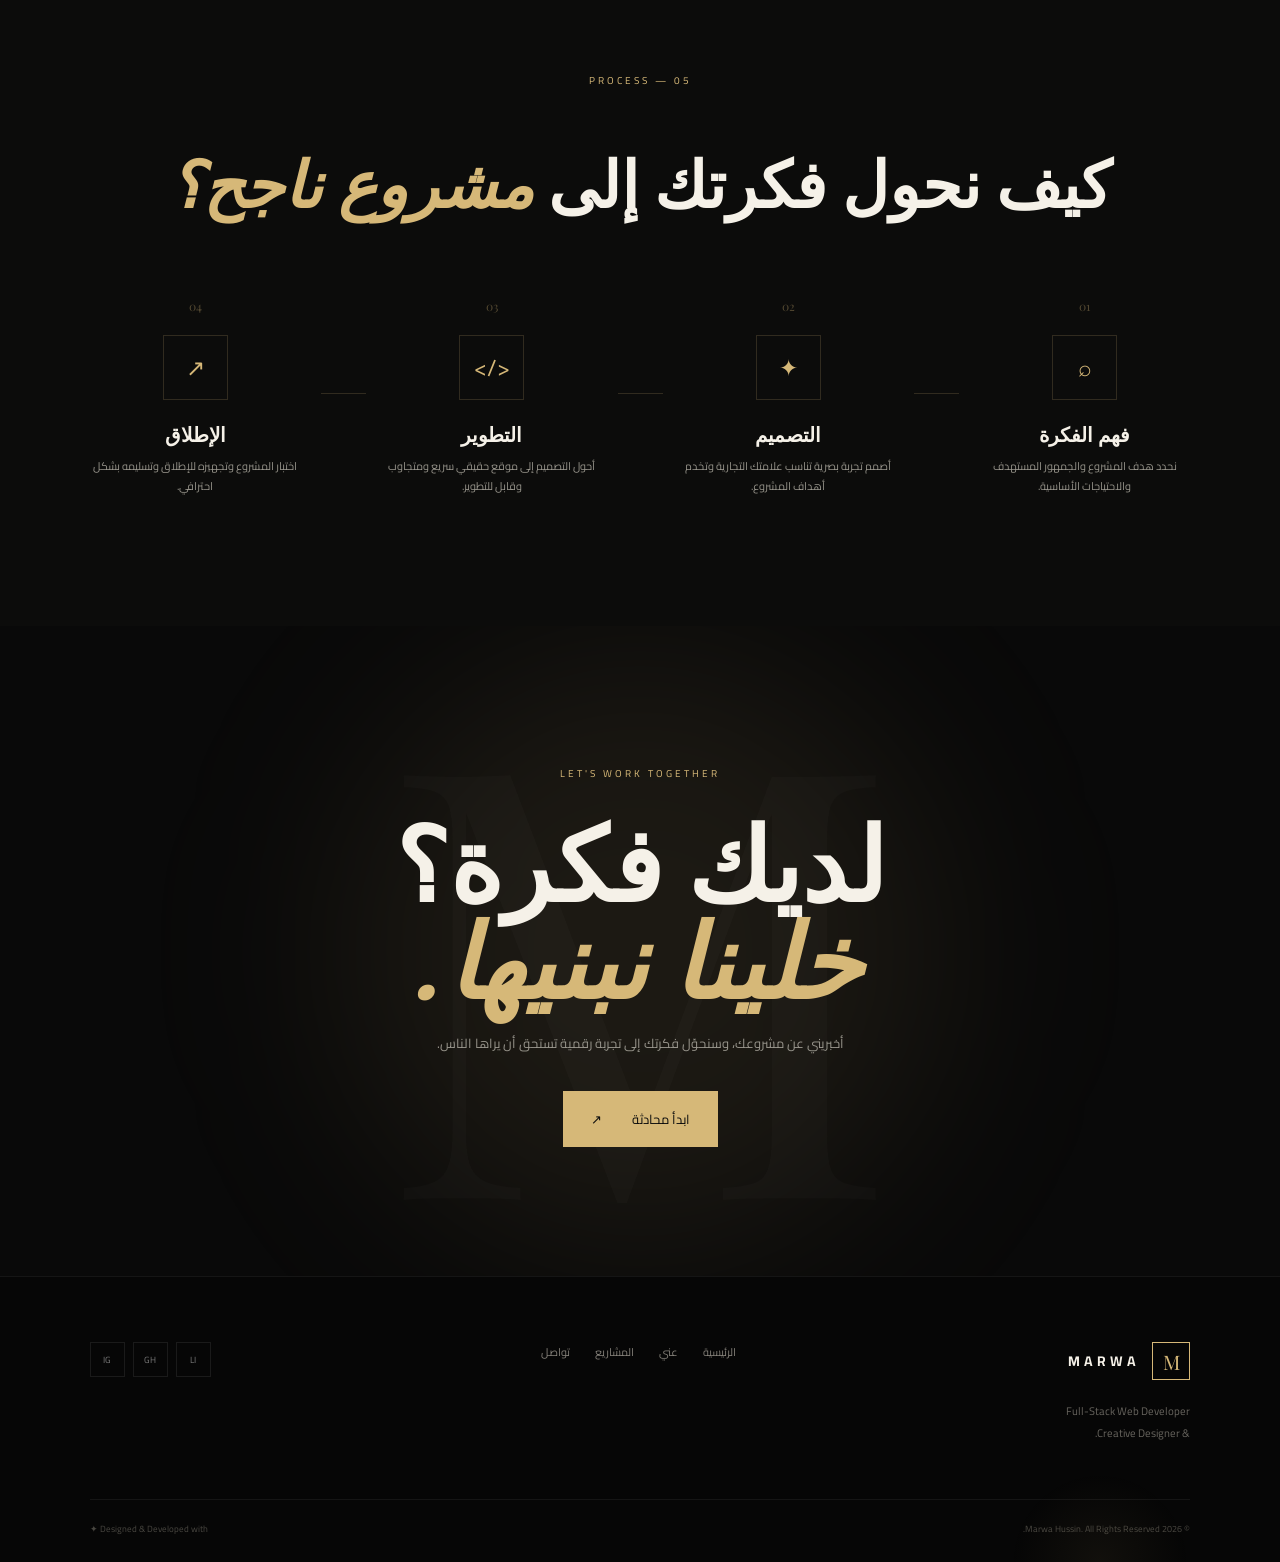
==== commit 7b8608f1: "Add files via upload" ====
--- a/index.html
+++ b/index.html
@@ -785,7 +785,7 @@
                         تحويل التصاميم والأفكار إلى واجهات تفاعلية
                         سريعة ومتجاوبة تعمل على الجوال والكمبيوتر.
 
-                    </p></b>
+                    </p></br>
 
                     <div class="service-tags">
 
@@ -825,7 +825,7 @@
                         تطوير الأنظمة الخلفية، APIs وقواعد البيانات
                         وربط الموقع بالخدمات اللازمة لإدارة المشروع.
 
-                    </p></b>
+                    </p></br>
 
                     <div class="service-tags">
 
@@ -865,7 +865,7 @@
                         تصميم مواقع عصرية تعكس هوية العلامة التجارية
                         وتركز على تجربة المستخدم وتحويل الزوار إلى عملاء.
 
-                    </p></b>
+                    </p></br>
 
                     <div class="service-tags">
 
@@ -905,7 +905,7 @@
                         بناء متاجر إلكترونية احترافية تشمل المنتجات
                         والسلة والمفضلة والدفع وتجربة شراء متكاملة.
 
-                    </p></b>
+                    </p></br>
 
                     <div class="service-tags">
 
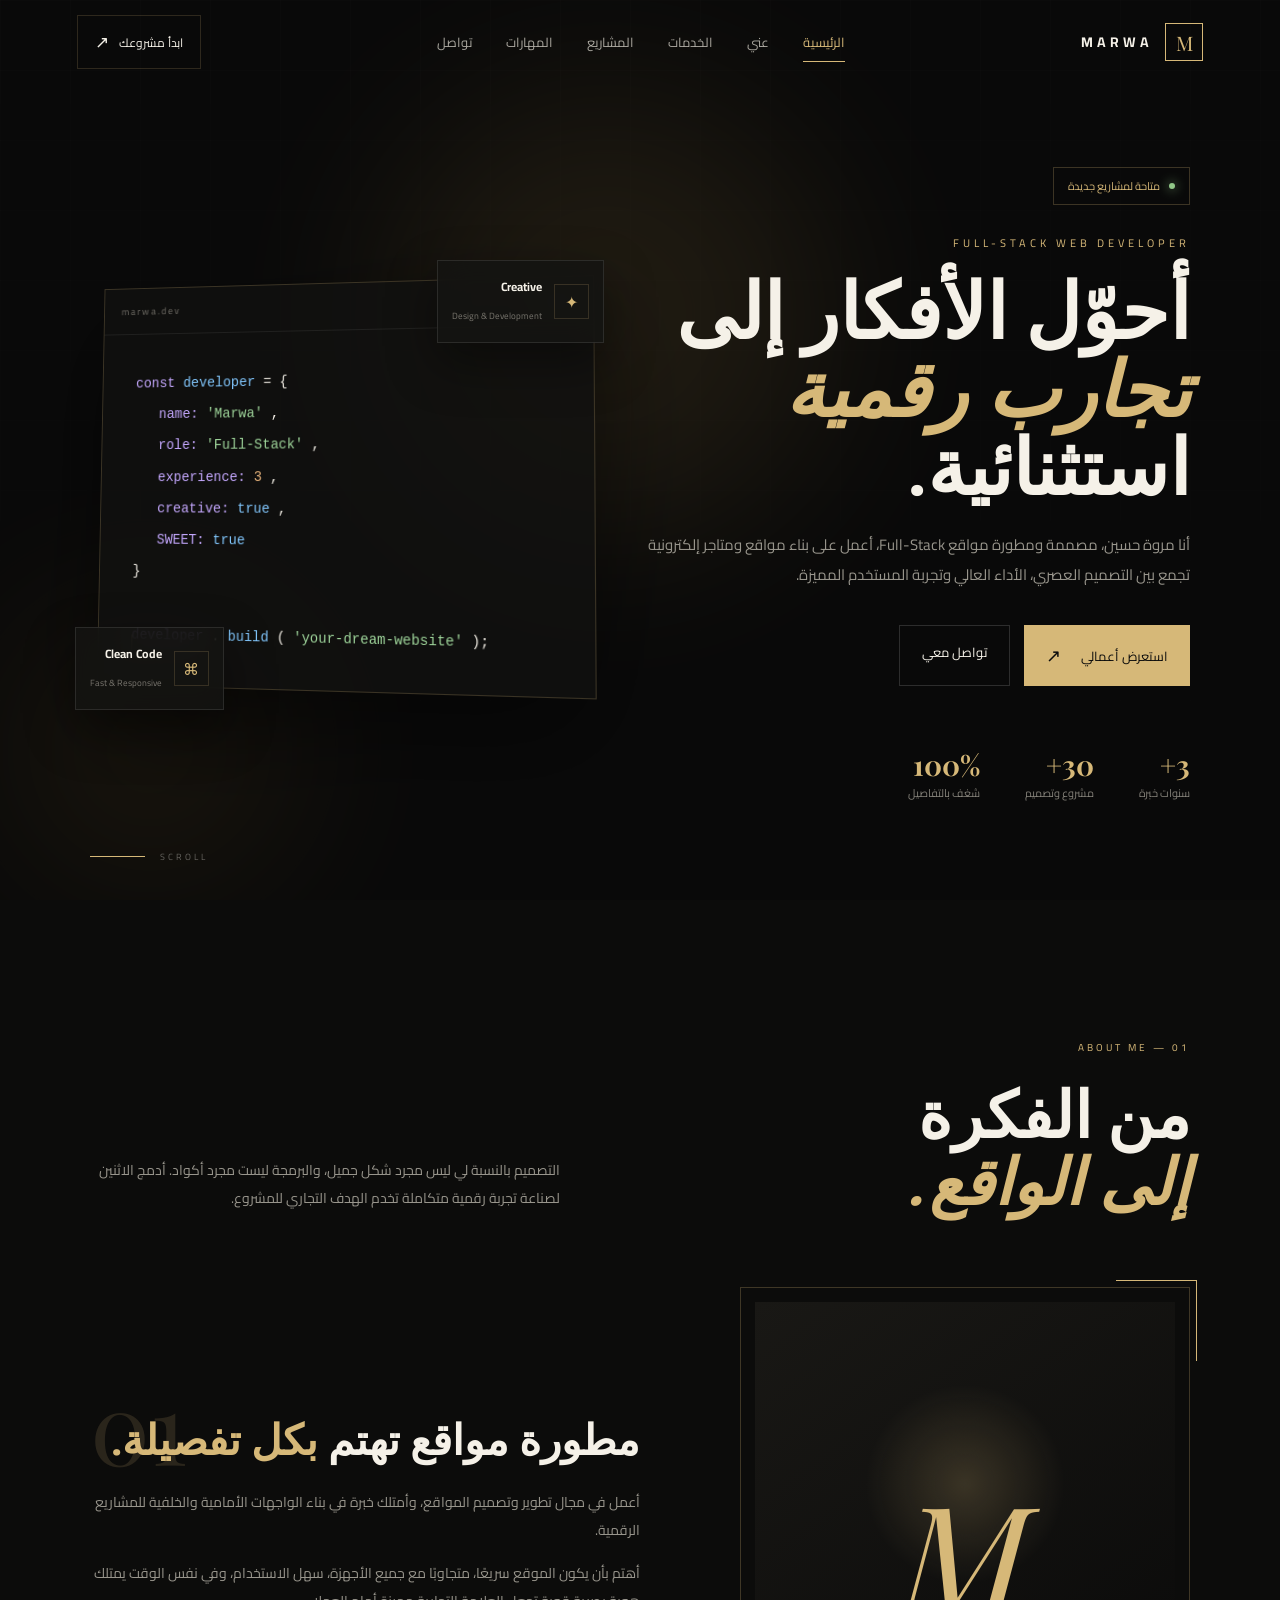
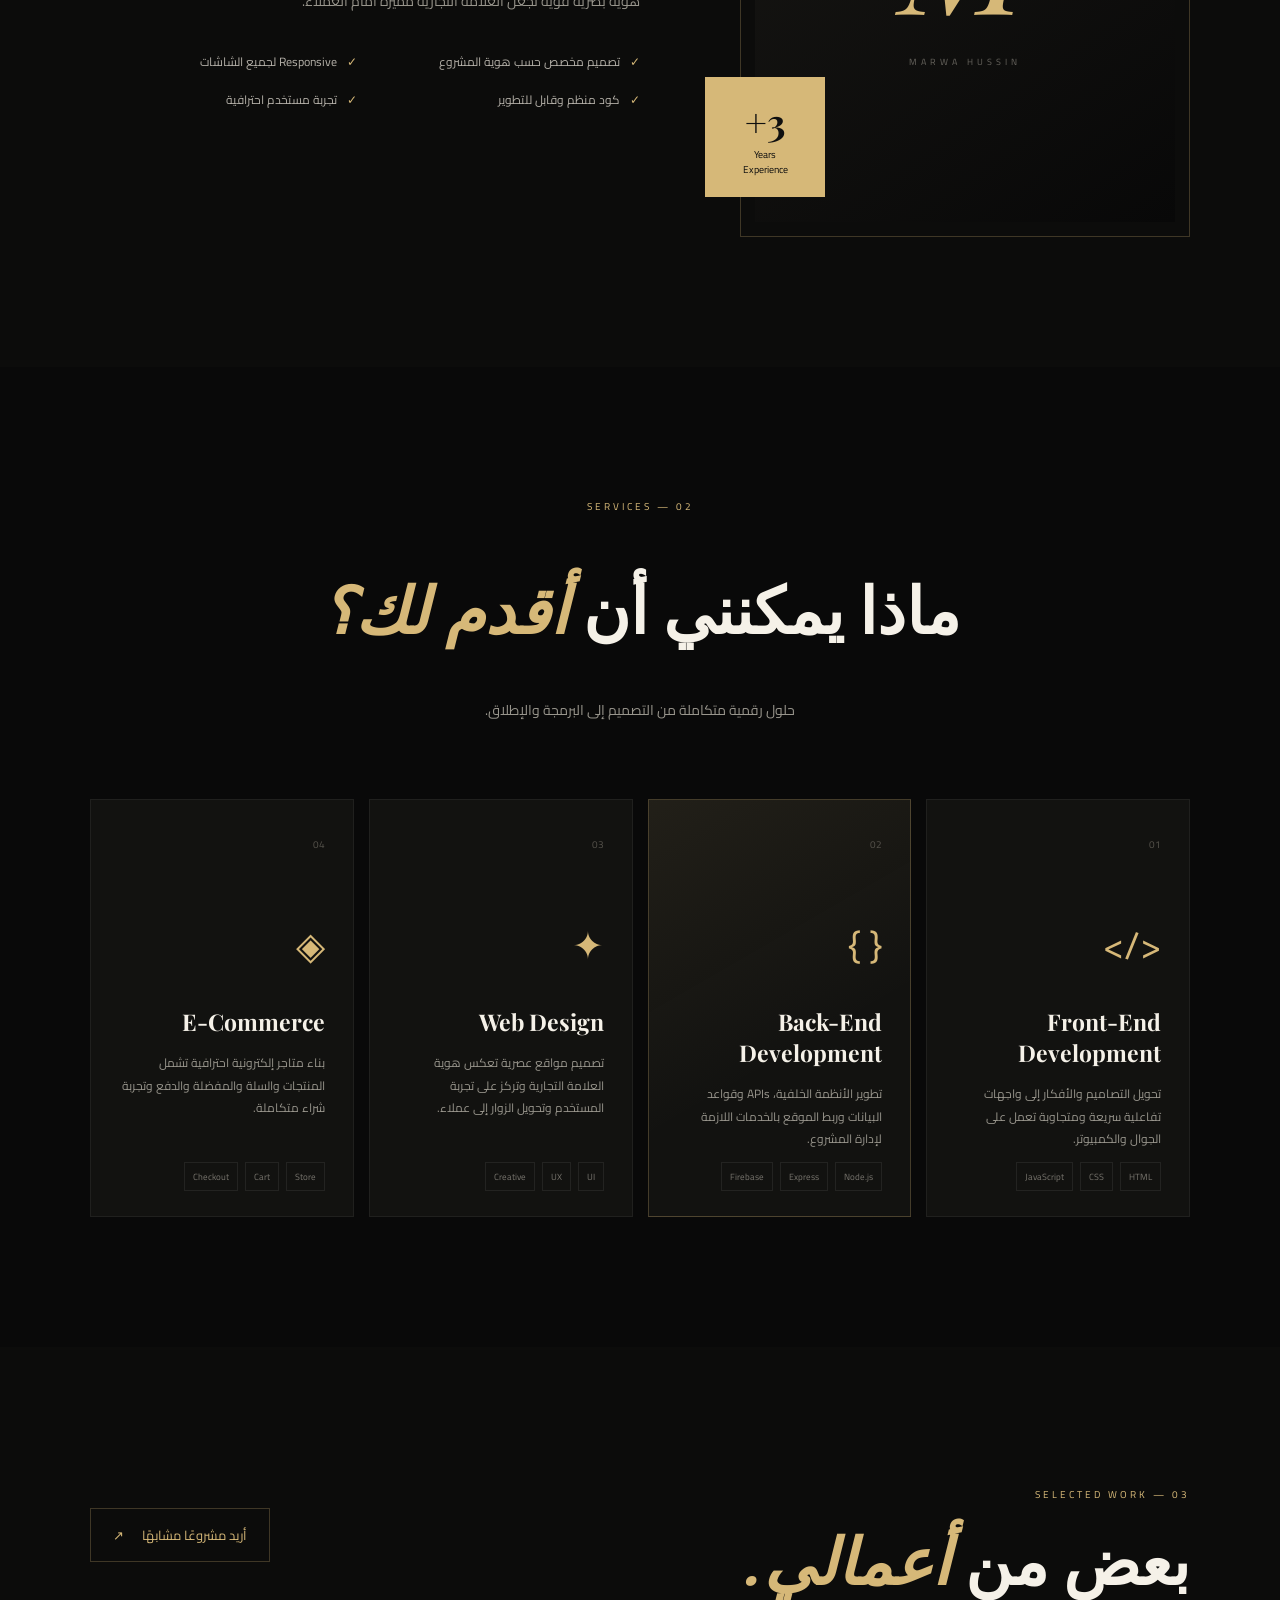
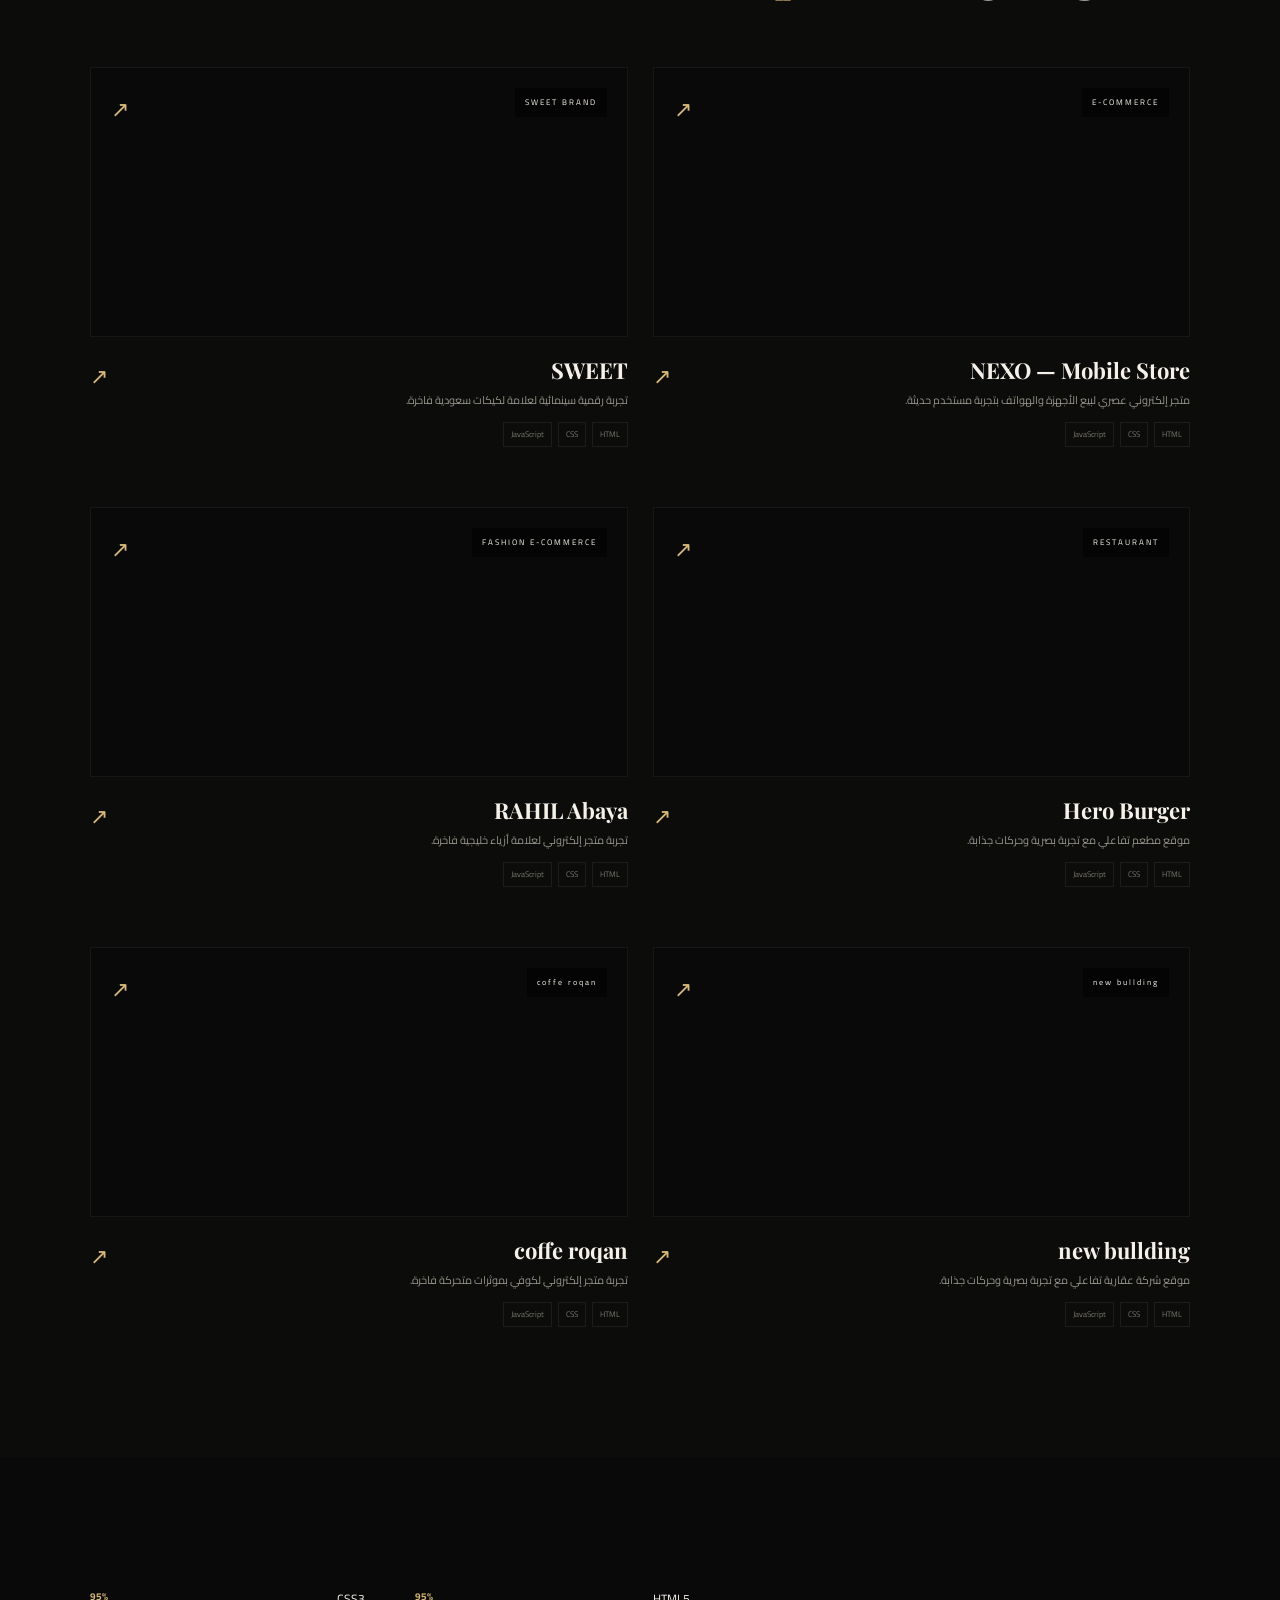
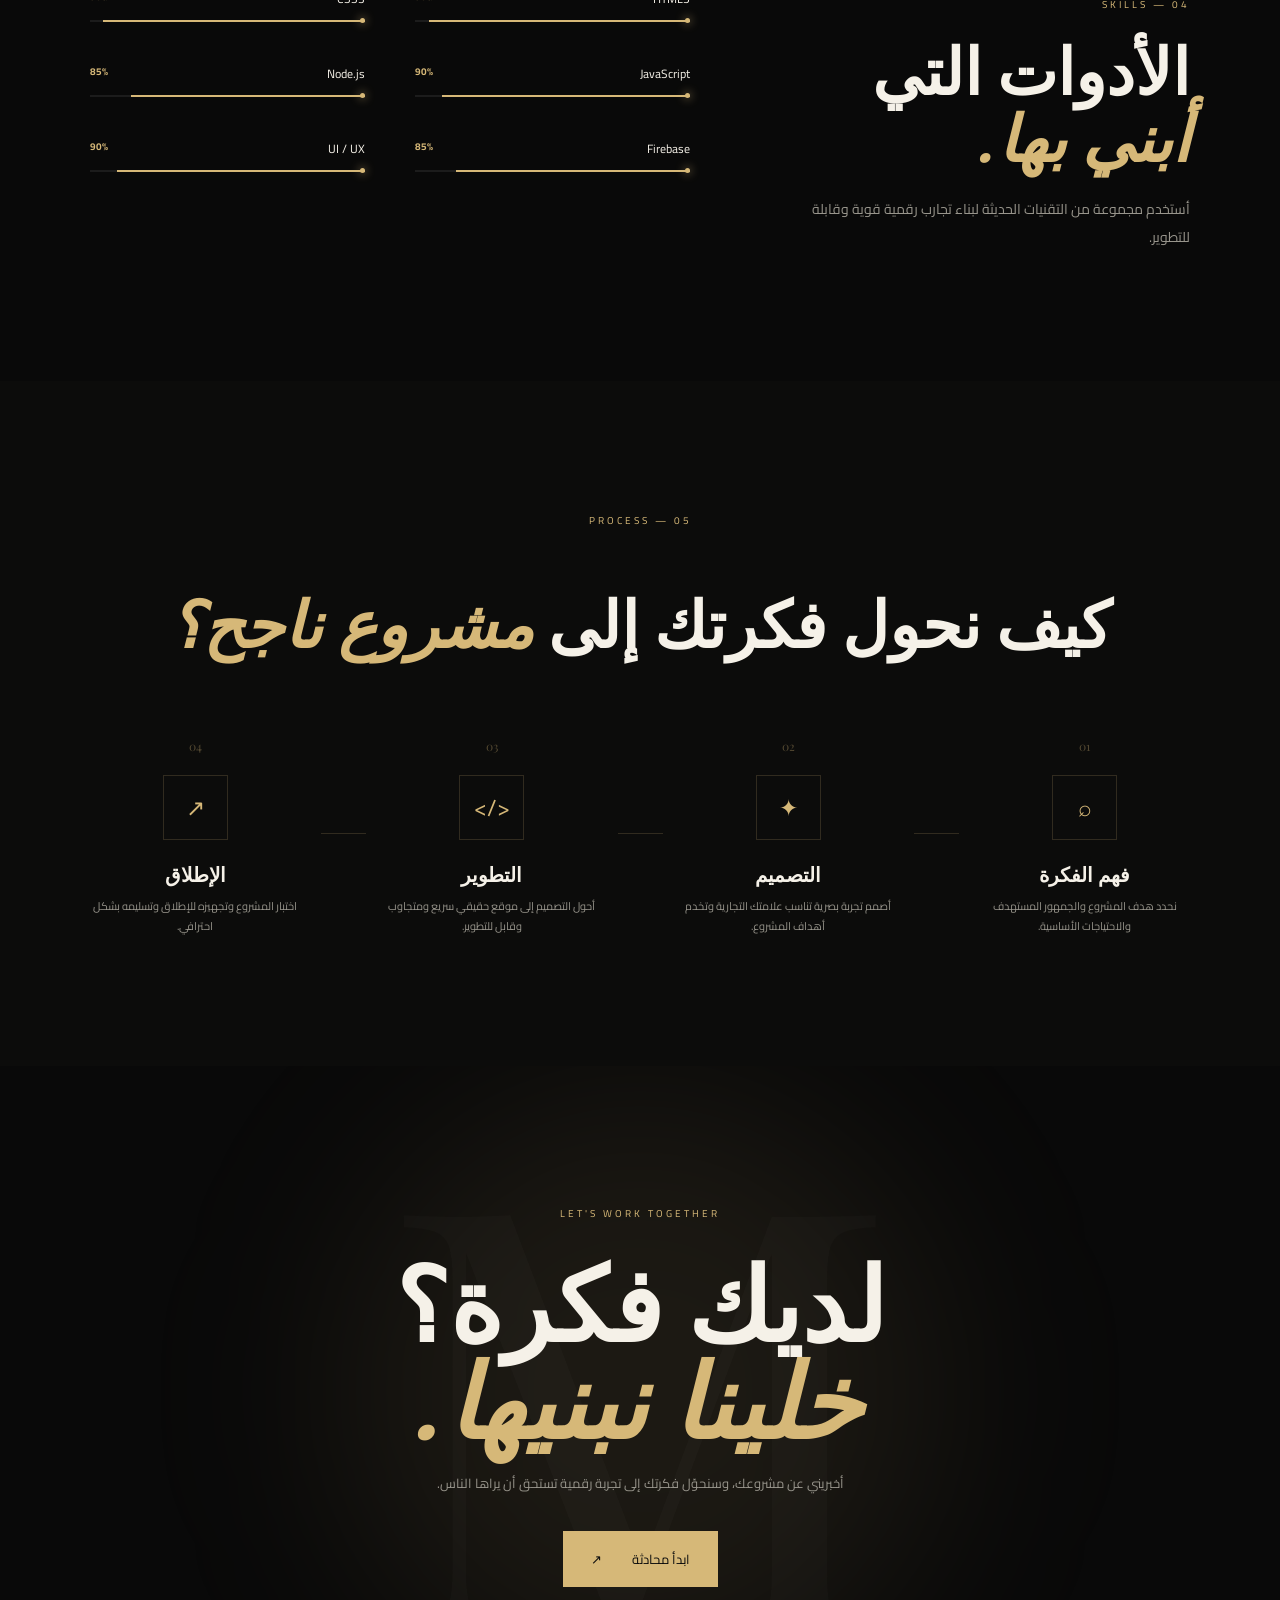
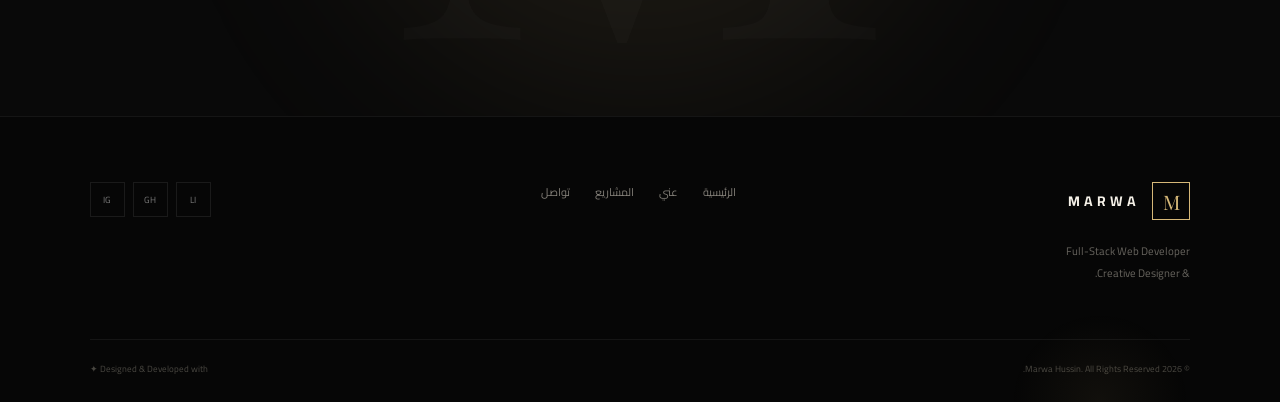
==== commit 00038956: "Add files via upload" ====
--- a/index.html
+++ b/index.html
@@ -1348,6 +1348,187 @@
 
                 </article>
 
+                   <!-- PROJECT 5 -->
+
+                <article class="project-card">
+
+                    <div class="project-image project-three">
+
+                        <video
+                            class="project-video"
+                            autoplay
+                            loop
+                            muted
+                            loop
+                            playsinline
+                            webkit-playsinline
+                            preload="metadata"
+                            aria-label="Hero Burger website preview"
+                        >
+
+                            <source
+                                src="https://res.cloudinary.com/jc28wib9/video/upload/v1788391401/Video_Project_46_lvf1rd.mp4"
+                                type="video/mp4"
+                            >
+
+                            متصفحك لا يدعم تشغيل الفيديو.
+
+                        </video>
+
+
+                        <div class="project-overlay">
+
+                            <span class="project-category">
+                                new bullding
+                            </span>
+
+
+                            <a
+                                href="project.html?project=building"
+                                class="project-arrow"
+                                aria-label="عرض مشروع building"
+                            >
+                                ↗
+                            </a>
+
+                        </div>
+
+                    </div>
+
+
+                    <div class="project-info">
+
+                        <div>
+
+                            <h3>
+                                new bullding
+                            </h3>
+
+                            <p>
+                                موقع شركة عقارية  تفاعلي مع تجربة بصرية وحركات جذابة.
+                            </p>
+
+
+                            <div class="project-tech">
+
+                                <span>
+                                    HTML
+                                </span>
+
+                                <span>
+                                    CSS
+                                </span>
+
+                                <span>
+                                    JavaScript
+                                </span>
+
+                            </div>
+
+                        </div>
+                    <a
+                                href="project.html?project=building"
+                                class="project-arrow"
+                                aria-label="عرض مشروع building"
+                            >
+                                ↗
+                            </a>
+
+                    </div>
+
+                </article>
+
+
+                <!-- PROJECT 6 -->
+
+                <article class="project-card">
+
+                    <div class="project-image project-four">
+
+                        <video
+                            class="project-video"
+                                   autoplay
+                            loop
+                            muted
+                            loop
+                            playsinline
+                            webkit-playsinline
+                            preload="metadata"
+                            aria-label="RAHIL Abaya website preview"
+                        >
+
+                            <source
+                                src="https://res.cloudinary.com/jc28wib9/video/upload/v1788392860/075b8627a5214537bfbc2a11aea7526a_osvq6w.mp4"
+                                type="video/mp4"
+                            >
+
+                            متصفحك لا يدعم تشغيل الفيديو.
+
+                        </video>
+
+
+                        <div class="project-overlay">
+
+                            <span class="project-category">
+                                coffe roqan
+                            </span>
+
+
+                            <a
+                                href="project.html?project=coffe"
+                                class="project-arrow"
+                                aria-label="عرض مشروع coffe roqan"
+                            >
+                                ↗
+                            </a>
+
+                        </div>
+
+                    </div>
+
+
+                    <div class="project-info">
+
+                        <div>
+
+                            <h3>
+                                coffe roqan
+                            </h3>
+
+                            <p>
+                                تجربة متجر إلكتروني لكوفي بموثرات متحركة فاخرة.
+                            </p>
+
+
+                            <div class="project-tech">
+
+                                <span>
+                                    HTML
+                                </span>
+
+                                <span>
+                                    CSS
+                                </span>
+
+                                <span>
+                                    JavaScript
+                                </span>
+
+                            </div>
+
+                        </div>
+
+                   <a
+                                href="project.html?project=coffe"
+                                class="project-arrow"
+                                aria-label="عرض مشروع coffe roqan"
+                            >
+                                ↗
+                            </a>
+
+                    </div>
+
+                </article>
             </div>
 
         </section>
